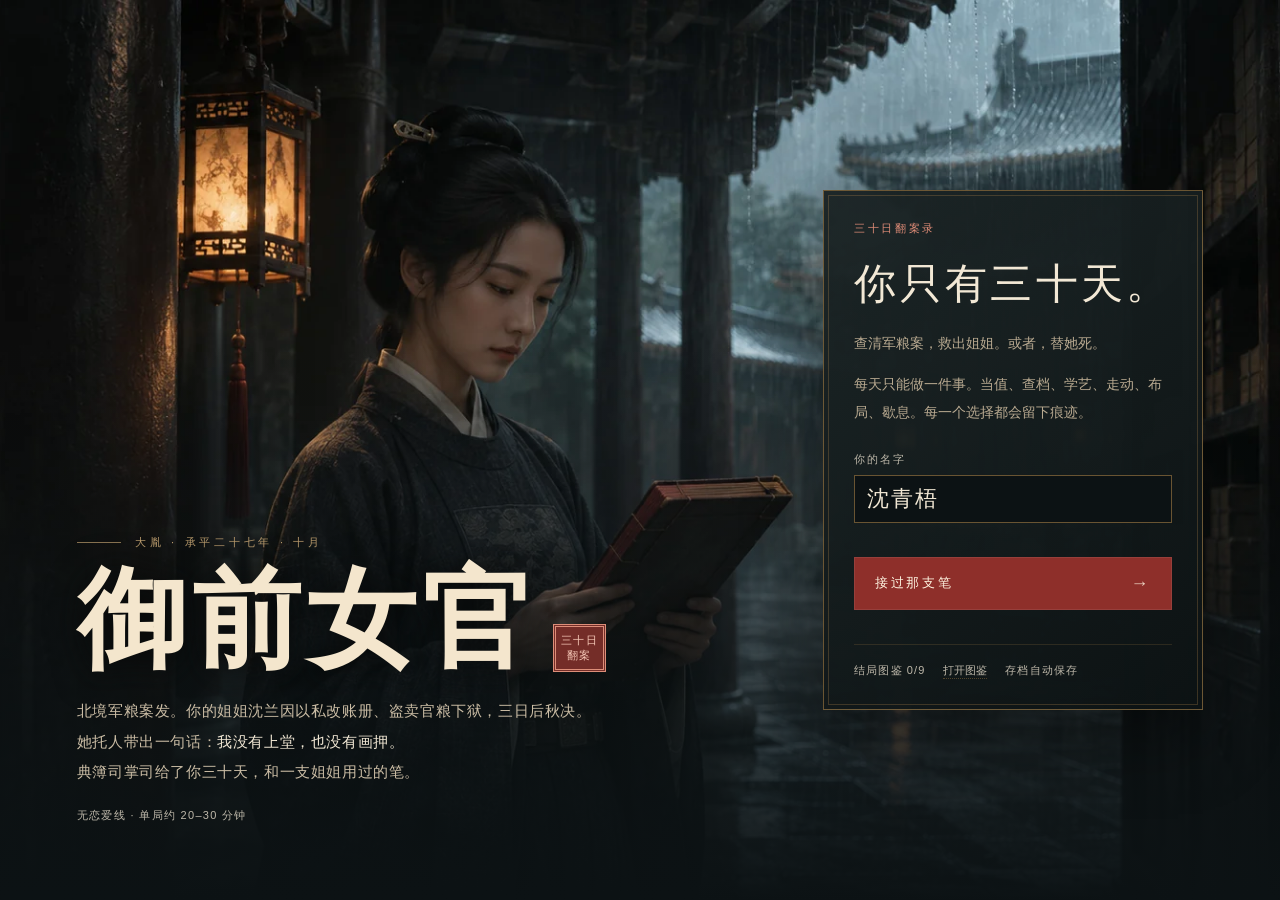
==== 御前女官.html @ f4feef64 "Publish The Thirty-Day Court Archive game" ====
<!DOCTYPE html>
<html lang="zh-CN">
<head>
  <meta charset="UTF-8">
  <meta name="viewport" content="width=device-width, initial-scale=1.0, viewport-fit=cover">
  <meta name="theme-color" content="#101719">
  <title>御前女官 · 三十日翻案录</title>
  <meta name="description" content="一个关于档案、权力与姐妹的古代文字游戏。三十日内，为姐姐翻案。">
  <link rel="icon" href="data:image/svg+xml,%3Csvg xmlns='http://www.w3.org/2000/svg' viewBox='0 0 64 64'%3E%3Crect width='64' height='64' fill='%2315110d'/%3E%3Crect x='8' y='8' width='48' height='48' fill='none' stroke='%23b64a3d' stroke-width='2'/%3E%3Ctext x='32' y='44' font-size='32' text-anchor='middle' fill='%23b64a3d'%3E%E5%A5%B3%3C/text%3E%3C/svg%3E">
  <style>
/* =========================================================
   御前女官 · 三十日翻案录
   视觉：雨夜、案纸、朱砂、旧铜
   ========================================================= */

:root {
  --ink: #101719;
  --archive-scene: url("[data-uri]");
  --ink-2: #172123;
  --ink-3: #213033;
  --paper: #f2e8d5;
  --paper-2: #e8dbc2;
  --paper-3: #dccbae;
  --gold: #b89a6c;
  --gold-soft: #dec49d;
  --gold-dim: #7c5f36;
  --red: #8e2f2a;
  --red-bright: #df8c77;
  --jade: #6f8172;
  --text: #2c2218;
  --muted: #beb8aa;
  --muted-dark: #6e5b46;
  --line: rgba(183, 138, 75, 0.28);
  --line-strong: rgba(183, 138, 75, 0.55);
  --shadow: 0 24px 70px rgba(0, 0, 0, 0.42);
  --serif: "Songti SC", "STSong", "Noto Serif SC", "Source Han Serif SC", "SimSun", serif;
  --sans: "PingFang SC", "Hiragino Sans GB", "Microsoft YaHei", sans-serif;
}

* {
  box-sizing: border-box;
}

html {
  background: var(--ink);
  scroll-behavior: smooth;
}

body {
  margin: 0;
  min-height: 100vh;
  color: var(--paper);
  font-family: var(--serif);
  background: #101719;
  -webkit-font-smoothing: antialiased;
}

body::before {
  content: "";
  position: fixed;
  inset: 0;
  pointer-events: none;
  z-index: 0;
  opacity: 0.22;
  background-image:
    repeating-linear-gradient(0deg, rgba(255, 255, 255, 0.018) 0 1px, transparent 1px 4px),
    repeating-linear-gradient(90deg, rgba(0, 0, 0, 0.03) 0 1px, transparent 1px 7px);
  mix-blend-mode: soft-light;
}

button,
input {
  font: inherit;
}

button {
  color: inherit;
}

::selection {
  background: rgba(142, 47, 42, 0.7);
  color: #fff7e8;
}

/* ---------- 通用纸张 ---------- */

.paper {
  position: relative;
  color: var(--text);
  background:
    linear-gradient(135deg, rgba(255, 255, 255, 0.42), transparent 34%),
    repeating-linear-gradient(0deg, rgba(92, 70, 40, 0.035) 0 1px, transparent 1px 4px),
    linear-gradient(180deg, #eee4d1 0%, #e0d1b5 100%);
  border: 1px solid rgba(112, 82, 43, 0.4);
  box-shadow: var(--shadow);
}

.paper::after {
  content: "";
  position: absolute;
  inset: 5px;
  border: 1px solid rgba(112, 82, 43, 0.16);
  pointer-events: none;
}

.paper-inner {
  position: relative;
  z-index: 1;
}

/* ---------- 封面 ---------- */

.start {
  position: relative;
  z-index: 1;
  min-height: 100svh;
  display: grid;
  grid-template-columns: minmax(0, 1fr) minmax(320px, 380px);
  gap: clamp(36px, 7vw, 112px);
  align-items: center;
  padding: clamp(28px, 6vw, 100px) max(6vw, calc((100vw - 1340px) / 2));
  background:
    linear-gradient(0deg, #0c1214 0%, rgba(12, 18, 20, 0.66) 27%, transparent 62%),
    url("[data-uri]") center 34% / cover no-repeat;
}

.start-left {
  align-self: end;
  max-width: 600px;
  padding-top: clamp(180px, 39vh, 420px);
}

.kicker {
  display: flex;
  align-items: center;
  gap: 14px;
  color: var(--gold);
  font-family: var(--sans);
  font-size: 11px;
  letter-spacing: 0.34em;
}

.kicker::before {
  content: "";
  width: 44px;
  height: 1px;
  background: var(--gold);
  opacity: 0.7;
}

.title-wrap {
  display: flex;
  align-items: end;
  gap: 16px;
  margin: 14px 0 18px;
}

.start-title {
  margin: 0;
  color: #f4e6cd;
  font-size: clamp(64px, 8.5vw, 132px);
  font-weight: 800;
  line-height: 1.05;
  letter-spacing: 0.055em;
  text-shadow: 0 4px 34px #080909;
}

.title-seal {
  flex: none;
  margin-bottom: 6px;
  padding: 6px 5px;
  border: 3px double #dd8e79;
  color: #f6c8b7;
  font-size: 11px;
  line-height: 1.35;
  letter-spacing: 0.13em;
  text-align: center;
  background: #742d28;
}

.title-seal span {
  display: block;
}

.start-sub {
  margin: 0;
  max-width: 620px;
  color: #cbbda5;
  font-size: 15px;
  line-height: 2.05;
  letter-spacing: 0.04em;
}

.start-sub strong {
  color: var(--paper);
  font-weight: 500;
}

.start-foot {
  margin: 20px 0 0;
  color: var(--muted);
  font-family: var(--sans);
  font-size: 11px;
  letter-spacing: 0.12em;
}

.start-card {
  position: relative;
  padding: 30px;
  background: linear-gradient(145deg, rgba(27, 36, 37, 0.97), rgba(12, 18, 19, 0.96));
  border: 1px solid var(--line-strong);
  box-shadow: var(--shadow);
}

.start-card::after,
.side-panel::after {
  content: "";
  position: absolute;
  inset: 4px;
  border: 1px solid var(--line);
  pointer-events: none;
}

.start-card .btn-primary {
  width: 100%;
}

.start-card .card-kicker {
  color: var(--red-bright);
  font-family: var(--sans);
  font-size: 11px;
  letter-spacing: 0.24em;
  margin-bottom: 20px;
}

.start-card h2 {
  margin: 0 0 18px;
  font-size: clamp(28px, 3.4vw, 42px);
  font-weight: 500;
  letter-spacing: 0.08em;
}

.start-card p {
  margin: 0 0 14px;
  color: #b8a990;
  font-size: 14px;
  line-height: 1.95;
}

.name-field {
  display: block;
  margin: 26px 0 12px;
}

.name-field span {
  display: block;
  margin-bottom: 8px;
  color: var(--muted);
  font-family: var(--sans);
  font-size: 11px;
  letter-spacing: 0.18em;
}

.name-field input {
  width: 100%;
  padding: 10px 12px;
  color: var(--paper);
  background: #0c1214;
  border: 1px solid var(--line-strong);
  border-radius: 0;
  font-family: var(--serif);
  font-size: 22px;
  letter-spacing: 0.08em;
  outline: none;
}

.name-field input:focus {
  border-color: var(--red-bright);
}

.name-field input::placeholder {
  color: rgba(242, 232, 213, 0.25);
}

.btn-primary {
  display: inline-flex;
  align-items: center;
  justify-content: space-between;
  gap: 30px;
  min-width: 220px;
  margin-top: 22px;
  padding: 15px 20px;
  color: #fff5e2;
  background: var(--red);
  border: 1px solid rgba(255, 255, 255, 0.08);
  cursor: pointer;
  font-family: var(--sans);
  font-size: 13px;
  letter-spacing: 0.2em;
  transition: background 180ms ease, transform 180ms ease, box-shadow 180ms ease;
}

.btn-primary:hover {
  background: #a83a32;
  transform: translateY(-1px);
  box-shadow: 0 12px 30px rgba(142, 47, 42, 0.3);
}

.btn-primary:active {
  transform: translateY(0);
}

.btn-primary .arrow {
  font-family: var(--serif);
  font-size: 18px;
  opacity: 0.8;
}

.btn-ghost {
  display: inline-flex;
  align-items: center;
  gap: 10px;
  margin-top: 14px;
  padding: 10px 0;
  color: var(--gold-soft);
  background: transparent;
  border: 0;
  border-bottom: 1px solid transparent;
  cursor: pointer;
  font-family: var(--sans);
  font-size: 12px;
  letter-spacing: 0.12em;
  transition: color 160ms ease, border-color 160ms ease;
}

.btn-ghost:hover {
  color: var(--paper);
  border-bottom-color: var(--line-strong);
}

.start-meta {
  display: flex;
  flex-wrap: wrap;
  gap: 18px;
  margin-top: 34px;
  padding-top: 18px;
  border-top: 1px solid rgba(183, 138, 75, 0.18);
  color: var(--muted);
  font-family: var(--sans);
  font-size: 11px;
  letter-spacing: 0.1em;
}

.start-meta button {
  padding: 0;
  color: inherit;
  background: none;
  border: 0;
  border-bottom: 1px dotted rgba(183, 138, 75, 0.4);
  cursor: pointer;
}

.start-meta button:hover {
  color: var(--gold);
}

/* ---------- 游戏框架 ---------- */

body:has(.game-shell) {
  background:
    linear-gradient(180deg, rgba(12, 19, 21, 0.64), #101719 340px),
    var(--archive-scene) center top / 100% auto no-repeat,
    var(--ink);
}

.game-shell {
  position: relative;
  z-index: 1;
  max-width: 1240px;
  margin: 0 auto;
  padding: 22px 24px 80px;
}

.topbar {
  display: flex;
  align-items: flex-end;
  justify-content: space-between;
  gap: 20px;
  padding-bottom: 14px;
  border-bottom: 1px solid var(--line);
}

.brand {
  display: flex;
  align-items: baseline;
  gap: 14px;
}

.brand h1 {
  margin: 0;
  font-size: 22px;
  font-weight: 500;
  letter-spacing: 0.22em;
}

.brand span {
  color: var(--muted);
  font-family: var(--sans);
  font-size: 10px;
  letter-spacing: 0.18em;
}

.topmeta {
  display: flex;
  align-items: center;
  gap: 18px;
  color: var(--muted);
  font-family: var(--sans);
  font-size: 11px;
  letter-spacing: 0.08em;
  white-space: nowrap;
}

.topmeta b {
  color: var(--gold-soft);
  font-weight: 500;
}

.icon-btn {
  display: inline-grid;
  place-items: center;
  min-height: 36px;
  padding: 0 12px;
  color: var(--muted);
  background: transparent;
  border: 1px solid rgba(183, 138, 75, 0.25);
  cursor: pointer;
  transition: color 160ms ease, border-color 160ms ease;
}

.icon-btn:hover {
  color: var(--paper);
  border-color: var(--gold);
}

.case-summary {
  display: grid;
  grid-template-columns: minmax(0, 1.75fr) repeat(3, minmax(0, 1fr));
  margin: 18px 0;
  border: 1px solid var(--line);
  background: #141e20;
}

.deadline,
.case-metric {
  display: flex;
  align-items: baseline;
  flex-wrap: wrap;
  gap: 4px 9px;
  padding: 12px 16px;
  font-size: 13px;
  color: var(--muted);
}

.case-metric { border-left: 1px solid var(--line); }

.deadline b,
.case-metric b {
  color: var(--paper);
  font-size: 22px;
  font-weight: 600;
  font-variant-numeric: tabular-nums;
}

.deadline b,
.case-metric .danger { color: var(--red-bright); }
.case-metric small { font-size: 12px; color: var(--muted); }

.deadline-line {
  align-self: center;
  flex: 1 1 32px;
  height: 4px;
  background: #3e3d34;
}

.deadline-line i {
  display: block;
  height: 100%;
  background: var(--red-bright);
}

.game-grid {
  display: grid;
  grid-template-columns: minmax(0, 1fr) 344px;
  gap: 22px;
  align-items: start;
}

/* ---------- 叙事面板 ---------- */

.story-panel {
  padding: 28px 30px 24px;
  min-height: 250px;
}

.story-panel .panel-head {
  display: flex;
  align-items: baseline;
  justify-content: space-between;
  gap: 16px;
  padding-bottom: 13px;
  border-bottom: 1px solid rgba(112, 82, 43, 0.22);
}

.story-panel h2 {
  margin: 0;
  font-size: 13px;
  font-weight: 600;
  letter-spacing: 0.24em;
  color: var(--red);
}

.story-panel .date {
  color: var(--muted-dark);
  font-family: var(--sans);
  font-size: 10px;
  letter-spacing: 0.1em;
}

.day-flavor {
  margin: 20px 0 4px;
  color: #57452f;
  font-size: 16px;
  line-height: 2;
  letter-spacing: 0.03em;
}

.day-flavor::first-letter {
  font-size: 1.35em;
}

.log-scroll {
  max-height: clamp(132px, 24vh, 224px);
  overflow-y: auto;
  padding-right: 8px;
  margin-top: 14px;
  scrollbar-width: thin;
  scrollbar-color: rgba(112, 82, 43, 0.3) transparent;
}

.log-scroll::-webkit-scrollbar {
  width: 5px;
}

.log-scroll::-webkit-scrollbar-thumb {
  background: rgba(112, 82, 43, 0.3);
}

.log-entry {
  padding: 12px 0 12px 16px;
  border-top: 1px dashed rgba(112, 82, 43, 0.2);
  border-left: 2px solid transparent;
  color: #463725;
  font-size: 14px;
  line-height: 1.9;
}

.log-entry:first-child {
  border-top: 0;
}

.log-entry .log-day {
  display: block;
  margin-bottom: 4px;
  color: var(--muted-dark);
  font-family: var(--sans);
  font-size: 11px;
  letter-spacing: 0.14em;
}

.log-entry.clue {
  border-left-color: var(--gold);
  background: rgba(183, 138, 75, 0.1);
  color: #322619;
}

.log-entry.danger {
  border-left-color: var(--red);
  background: rgba(142, 47, 42, 0.07);
  color: #5a2c26;
}

.log-entry.rank {
  border-left-color: var(--jade);
  background: rgba(111, 129, 114, 0.1);
}

.log-entry em {
  color: var(--red);
  font-style: normal;
  font-weight: 600;
}

.log-entry strong {
  color: var(--text);
  font-weight: 600;
}

/* ---------- 行动区 ---------- */

.actions-head {
  display: flex;
  align-items: baseline;
  justify-content: space-between;
  gap: 10px;
  margin: 24px 0 10px;
}

.actions-head h2 {
  margin: 0;
  font-size: 18px;
  letter-spacing: 0.14em;
}

.actions-head span { color: var(--muted); font-size: 12px; }

.actions {
  display: grid;
  grid-template-columns: repeat(3, minmax(0, 1fr));
  gap: 10px;
}

.action-card {
  position: relative;
  overflow: hidden;
  min-height: 112px;
  padding: 15px 15px 13px;
  text-align: left;
  color: var(--paper);
  background:
    linear-gradient(145deg, rgba(255, 255, 255, 0.035), transparent 45%),
    #172123;
  border: 1px solid rgba(183, 138, 75, 0.25);
  cursor: pointer;
  transition: border-color 180ms ease, transform 180ms ease, background 180ms ease;
}

.action-card:hover:not(:disabled) {
  border-color: rgba(183, 138, 75, 0.7);
  transform: translateY(-2px);
  background: #253233;
}

.action-card:active:not(:disabled) {
  transform: translateY(0);
}

.action-card:disabled {
  opacity: 0.42;
  cursor: not-allowed;
}

.action-card strong {
  display: block;
  margin-bottom: 6px;
  font-size: 17px;
  font-weight: 500;
  letter-spacing: 0.12em;
  color: #f0e2c9;
}

.action-card small {
  display: block;
  color: var(--muted);
  font-family: var(--sans);
  font-size: 12px;
  line-height: 1.55;
}

.action-card em {
  display: grid;
  gap: 3px;
  margin-top: 8px;
  padding-top: 6px;
  border-top: 1px solid var(--line);
  color: #b9cbbc;
  font-family: var(--sans);
  font-size: 12px;
  font-style: normal;
  line-height: 1.45;
}

.action-card .cost { color: #e3b199; }
.action-card.locked strong { color: var(--muted); }

/* ---------- 侧栏 ---------- */

.side-panel {
  padding: 18px 20px;
  margin-bottom: 14px;
  --red: #df8c77;
  --muted-dark: #beb8aa;
  color: var(--paper);
  border-color: var(--line);
  background: linear-gradient(145deg, #1b2628, #131d1f);
}

.side-head {
  display: flex;
  align-items: baseline;
  justify-content: space-between;
  gap: 12px;
  padding-bottom: 10px;
  border-bottom: 1px solid rgba(112, 82, 43, 0.2);
}

.side-head h3 {
  margin: 0;
  color: var(--red);
  font-size: 11px;
  font-weight: 600;
  letter-spacing: 0.22em;
}

.side-head span {
  color: var(--muted-dark);
  font-family: var(--sans);
  font-size: 9px;
  letter-spacing: 0.08em;
}

.rank-line {
  display: flex;
  align-items: center;
  justify-content: space-between;
  gap: 12px;
  padding: 15px 0 12px;
}

.rank-line strong {
  font-size: 23px;
  font-weight: 500;
  letter-spacing: 0.12em;
}

.rank-line .silver {
  color: var(--muted-dark);
  font-family: var(--sans);
  font-size: 11px;
}

.rank-line .silver b {
  color: var(--red);
  font-weight: 600;
}

.rank-track {
  display: flex;
  gap: 4px;
  margin-bottom: 6px;
}

.rank-track span {
  flex: 1;
  height: 3px;
  background: rgba(112, 82, 43, 0.18);
}

.rank-track span.on {
  background: var(--gold);
}

.rank-caption {
  color: var(--muted-dark);
  font-family: var(--sans);
  font-size: 10px;
  letter-spacing: 0.06em;
}

.rank-req {
  margin-top: 5px;
  color: var(--muted);
  font-family: var(--sans);
  font-size: 10.5px;
  letter-spacing: 0.02em;
  line-height: 1.6;
  opacity: 0.95;
}

.stats-list {
  margin-top: 14px;
}

.stat-row {
  display: grid;
  grid-template-columns: minmax(0, 1fr) auto;
  align-items: baseline;
  gap: 4px 12px;
  margin: 9px 0;
}

.stat-row .label {
  color: #d8cdb8;
  font-size: 12px;
  letter-spacing: 0.08em;
}

.stat-row .value {
  color: var(--paper);
  font: 600 14px/1.2 var(--sans);
  font-variant-numeric: tabular-nums;
}

.stat-row small {
  margin-left: 5px;
  color: var(--muted);
  font: 10px var(--sans);
}

.stat-row.warn .label small { color: var(--red); }

.bar {
  position: relative;
  grid-column: 1 / -1;
  height: 5px;
  background: #3a4545;
}

.bar-threshold {
  position: absolute;
  top: -2px;
  bottom: -2px;
  width: 1px;
  background: #e8d8b9;
}

.bar i {
  display: block;
  height: 100%;
  background: linear-gradient(90deg, #8e6a39, var(--gold));
  transition: width 320ms ease;
}

.bar.blue i {
  background: linear-gradient(90deg, #4f6d75, #7d9aa0);
}

.bar.red i {
  background: linear-gradient(90deg, #7e2a24, var(--red-bright));
}

.bar.green i {
  background: linear-gradient(90deg, #506b56, #86a08a);
}

.stat-row.warn .value {
  color: var(--red);
}

/* 卷宗 */

.dossier-count {
  color: var(--red);
  font-family: var(--sans);
  font-size: 10px;
  letter-spacing: 0.1em;
}

.clue-list {
  margin-top: 10px;
}

.clue-item {
  display: grid;
  grid-template-columns: 20px minmax(0, 1fr);
  gap: 8px;
  padding: 9px 0;
  border-top: 1px solid var(--line);
}

.clue-item:first-child {
  border-top: 0;
}

.clue-item .mark {
  color: #a9977b;
  font-family: var(--sans);
  font-size: 10px;
  line-height: 1.6;
}

.clue-item.known .mark {
  color: var(--red);
}

.clue-item .clue-title {
  display: block;
  color: var(--muted);
  font-size: 12px;
  line-height: 1.55;
}

.clue-item.known .clue-title {
  color: var(--paper);
  font-weight: 600;
}

.clue-item .clue-sub {
  display: block;
  margin-top: 2px;
  color: var(--muted);
  font-family: var(--sans);
  font-size: 9px;
  line-height: 1.5;
}

.clue-item.known {
  width: 100%;
  border: 0;
  border-top: 1px solid var(--line);
  color: inherit;
  background: transparent;
  text-align: left;
  cursor: pointer;
}

.clue-item.known:hover { background: rgba(183, 138, 75, 0.1); }

.evidence-track {
  display: grid;
  grid-template-columns: repeat(6, 1fr);
  gap: 5px;
  margin-top: 13px;
}

.evidence-track i { height: 5px; background: #3a4545; }
.evidence-track .on { background: var(--gold-soft); }
.evidence-track i:nth-child(5) { outline: 1px solid var(--gold); }
.evidence-goal { margin-top: 8px; color: var(--muted); font: 11px var(--sans); }

.clue-item.known:hover .clue-title {
  color: var(--red);
}

/* 关系 */

.relation-row {
  display: grid;
  grid-template-columns: minmax(80px, 1fr) auto 34px;
  align-items: center;
  gap: 8px;
  padding: 8px 0;
  border-top: 1px dashed rgba(112, 82, 43, 0.16);
}

.relation-row:first-child {
  border-top: 0;
}

.relation-row .name {
  color: var(--paper);
  font-size: 12px;
}

.relation-row .role {
  color: var(--muted);
  font-family: var(--sans);
  font-size: 8px;
}

.relation-row .level {
  color: var(--muted-dark);
  font-family: var(--sans);
  font-size: 9px;
  text-align: right;
}

.relation-pips {
  display: flex;
  gap: 3px;
}

.relation-pips i {
  width: 9px;
  height: 9px;
  border: 1px solid rgba(112, 82, 43, 0.3);
  transform: rotate(45deg);
}

.relation-pips i.on {
  background: var(--red);
  border-color: var(--red);
}

.tip-box {
  margin-top: 10px;
  padding: 10px 12px;
  color: #e1ceb0;
  background: rgba(183, 138, 75, 0.1);
  border-left: 2px solid var(--gold);
  font-family: var(--sans);
  font-size: 10px;
  line-height: 1.7;
}

/* ---------- 弹窗 ---------- */

.modal-root {
  position: fixed;
  inset: 0;
  z-index: 100;
  display: none;
  place-items: center;
  padding: 22px;
  background: rgba(8, 13, 15, 0.8);
  backdrop-filter: blur(5px);
}

.modal-root.open {
  display: grid;
  animation: fadeIn 180ms ease both;
}

.modal-card {
  position: relative;
  width: min(640px, 100%);
  max-height: 88dvh;
  overflow-y: auto;
  padding: 34px 36px 30px;
  color: var(--text);
  background:
    linear-gradient(135deg, rgba(255, 255, 255, 0.45), transparent 34%),
    repeating-linear-gradient(0deg, rgba(92, 70, 40, 0.035) 0 1px, transparent 1px 4px),
    linear-gradient(180deg, #eee4d1 0%, #ecdfc6 100%);
  border: 1px solid rgba(112, 82, 43, 0.5);
  box-shadow: 0 34px 100px rgba(0, 0, 0, 0.6);
  animation: riseIn 220ms ease both;
  scrollbar-width: thin;
}

.modal-card::before {
  content: "";
  position: absolute;
  inset: 6px;
  border: 1px solid rgba(112, 82, 43, 0.18);
  pointer-events: none;
}

.modal-card .modal-kicker {
  position: relative;
  z-index: 1;
  color: var(--red);
  font-family: var(--sans);
  font-size: 9px;
  letter-spacing: 0.24em;
}

.modal-card h2 {
  position: relative;
  z-index: 1;
  margin: 12px 0 18px;
  color: #241a11;
  font-size: clamp(24px, 3.6vw, 34px);
  font-weight: 500;
  letter-spacing: 0.1em;
  line-height: 1.35;
}

.modal-card p {
  position: relative;
  z-index: 1;
  margin: 0 0 12px;
  color: #4d3b27;
  font-size: 14px;
  line-height: 1.95;
  letter-spacing: 0.02em;
}

.modal-card p.quote {
  padding-left: 14px;
  border-left: 2px solid var(--red);
  color: #6a3a31;
  font-style: italic;
}

.modal-choices {
  position: relative;
  z-index: 1;
  display: grid;
  gap: 8px;
  margin-top: 24px;
}

.choice-btn {
  display: flex;
  align-items: center;
  justify-content: space-between;
  gap: 18px;
  width: 100%;
  padding: 13px 15px;
  color: #3b2b1b;
  text-align: left;
  background: rgba(255, 255, 255, 0.18);
  border: 1px solid rgba(112, 82, 43, 0.28);
  cursor: pointer;
  font-size: 13px;
  line-height: 1.5;
  transition: background 160ms ease, border-color 160ms ease, transform 160ms ease;
}

.choice-btn:hover {
  background: rgba(183, 138, 75, 0.16);
  border-color: var(--red);
  transform: translateX(3px);
}

.choice-btn .choice-arrow {
  color: var(--red);
  font-family: var(--serif);
  font-size: 16px;
  opacity: 0.7;
}

.choice-btn small {
  display: block;
  margin-top: 3px;
  color: #69543b;
  font-family: var(--sans);
  font-size: 12px;
  line-height: 1.5;
}

.choice-btn.disabled,
.choice-btn:disabled {
  opacity: 0.7;
  cursor: not-allowed;
  transform: none;
}

.modal-note {
  position: relative;
  z-index: 1;
  margin-top: 18px;
  padding-top: 12px;
  border-top: 1px solid rgba(112, 82, 43, 0.2);
  color: #69543b;
  font-family: var(--sans);
  font-size: 12px;
  line-height: 1.7;
}

/* ---------- 结局 ---------- */

.ending-screen {
  position: relative;
  z-index: 1;
  min-height: 100vh;
  display: grid;
  place-items: center;
  padding: 54px 22px;
  background:
    linear-gradient(180deg, rgba(8, 14, 16, 0.67), rgba(8, 14, 16, 0.48) 45%, #101719),
    var(--archive-scene) center top / cover no-repeat;
}

.ending-wrap {
  width: min(780px, 100%);
  text-align: center;
}

.ending-kicker {
  color: var(--gold);
  font-family: var(--sans);
  font-size: 10px;
  letter-spacing: 0.36em;
}

.ending-title {
  margin: 16px 0 6px;
  color: #f2e5ce;
  font-size: clamp(46px, 8vw, 86px);
  font-weight: 400;
  letter-spacing: 0.14em;
  line-height: 1.2;
}

.ending-sub {
  color: var(--red-bright);
  font-size: 15px;
  letter-spacing: 0.18em;
}

.ending-rule {
  width: 1px;
  height: 22px;
  margin: 18px auto;
  background: linear-gradient(180deg, transparent, var(--gold), transparent);
}

.ending-body {
  max-width: 640px;
  margin: 0 auto;
  padding: 28px 32px;
  text-align: left;
}

.ending-body p {
  margin: 0 0 14px;
  color: #4a3926;
  font-size: 14px;
  line-height: 2.1;
}

.ending-body p:last-child {
  margin-bottom: 0;
}

.ending-body .last-line {
  margin-top: 18px;
  padding-top: 14px;
  border-top: 1px dashed rgba(112, 82, 43, 0.28);
  color: var(--red);
  font-style: italic;
}

.ending-stats {
  display: flex;
  flex-wrap: wrap;
  justify-content: center;
  gap: 10px 22px;
  margin: 24px 0 4px;
  color: var(--muted);
  font-family: var(--sans);
  font-size: 10px;
  letter-spacing: 0.08em;
}

.ending-stats b {
  color: var(--gold-soft);
  font-weight: 500;
}

.ending-actions {
  display: flex;
  flex-wrap: wrap;
  justify-content: center;
  gap: 12px;
  margin-top: 28px;
}

.ending-actions .btn-primary {
  margin-top: 0;
}

.ending-actions .btn-ghost {
  margin-top: 0;
  padding: 12px 18px;
  border: 1px solid rgba(183, 138, 75, 0.28);
}

.ending-collection {
  margin-top: 18px;
  color: var(--muted-dark);
  font-family: var(--sans);
  font-size: 10px;
  letter-spacing: 0.08em;
}

/* ---------- 图鉴 ---------- */

.gallery-grid {
  display: grid;
  grid-template-columns: 1fr 1fr;
  gap: 8px;
  margin-top: 16px;
}

.gallery-item {
  padding: 10px 12px;
  border: 1px solid rgba(112, 82, 43, 0.24);
  background: rgba(255, 255, 255, 0.12);
}

.gallery-item .g-title {
  color: #3e2e1d;
  font-size: 13px;
  letter-spacing: 0.06em;
}

.gallery-item .g-sub {
  margin-top: 3px;
  color: #927d61;
  font-family: var(--sans);
  font-size: 8px;
  line-height: 1.5;
}

.gallery-item.locked {
  opacity: 0.42;
}

.gallery-item.locked .g-title {
  color: #6e5b46;
}

/* ---------- 提示 ---------- */

.toast {
  position: fixed;
  left: 50%;
  bottom: 26px;
  z-index: 200;
  max-width: min(90vw, 460px);
  padding: 10px 16px;
  color: #f5e8d1;
  background: rgba(30, 23, 17, 0.96);
  border: 1px solid rgba(183, 138, 75, 0.4);
  box-shadow: 0 10px 30px rgba(0, 0, 0, 0.4);
  font-family: var(--sans);
  font-size: 11px;
  line-height: 1.6;
  letter-spacing: 0.04em;
  opacity: 0;
  transform: translate(-50%, 10px);
  pointer-events: none;
  transition: opacity 180ms ease, transform 180ms ease;
}

.toast.show {
  opacity: 1;
  transform: translate(-50%, 0);
}

/* ---------- 动画 ---------- */

@keyframes fadeIn {
  from { opacity: 0; }
  to { opacity: 1; }
}

@keyframes riseIn {
  from { opacity: 0; transform: translateY(14px) scale(0.99); }
  to { opacity: 1; transform: translateY(0) scale(1); }
}

@keyframes softPulse {
  0%, 100% { opacity: 0.55; }
  50% { opacity: 1; }
}

/* ---------- 响应式 ---------- */

button:focus-visible,
.log-scroll:focus-visible {
  outline: 2px solid #b17a47;
  outline-offset: 3px;
}

@media (max-width: 980px) {
  .start {
    gap: 26px;
    padding-inline: 24px;
  }

  .game-grid { grid-template-columns: 1fr; }
  .side-panel { margin-bottom: 0; }

  .game-grid .side-col {
    display: grid;
    grid-template-columns: 1fr 1fr;
    gap: 12px;
    align-items: start;
  }
}

@media (max-width: 760px) {
  .start {
    grid-template-columns: minmax(0, 1fr);
    align-content: start;
    gap: 24px;
    padding: 24px 20px 38px;
    background:
      linear-gradient(180deg, transparent 110px, rgba(16, 23, 25, 0.22) 230px, #101719 480px),
      url("[data-uri]") 40% top / auto 540px no-repeat,
      #101719;
  }

  .start-left { padding-top: clamp(154px, 46vw, 280px); }
  .title-wrap { margin: 10px 0 14px; }
  .start-title { font-size: clamp(43px, 14vw, 78px); }
  .title-seal { margin-bottom: 2px; }
  .start-sub { font-size: 14px; line-height: 1.65; }
  .start-foot { margin-top: 12px; }
  .start-card { padding: 24px; }
  .start-card h2 { margin-bottom: 12px; }
  .start-card .card-kicker { margin-bottom: 12px; }
  .start-card p { margin-bottom: 10px; line-height: 1.7; }
  .start-card .btn-primary { margin-top: 12px; }
  .name-field { margin-top: 16px; }
}

@media (max-width: 680px) {
  .case-summary { grid-template-columns: repeat(3, minmax(0, 1fr)); }
  .deadline { grid-column: 1 / -1; border-bottom: 1px solid var(--line); }
  .case-metric:nth-child(2) { border-left: 0; }
  .deadline, .case-metric { padding: 8px 10px; }
  .case-metric b { font-size: 19px; }

  .game-shell {
    padding: 16px 14px 64px;
  }

  .topbar {
    align-items: center;
    flex-wrap: wrap;
    gap: 10px;
  }

  .brand h1 { font-size: 19px; letter-spacing: 0.1em; }
  .brand span { display: none; }

  .topmeta {
    flex-wrap: wrap;
    gap: 10px 14px;
  }

  .story-panel {
    min-height: 0;
    padding: 18px 16px;
  }

  .log-scroll { max-height: 126px; }

  .actions {
    grid-template-columns: 1fr 1fr;
  }

  .action-card {
    min-height: 104px;
    padding: 13px;
  }

  .action-card strong {
    font-size: 15px;
  }

  .game-grid .side-col {
    grid-template-columns: 1fr;
  }

  .modal-card {
    padding: 26px 20px 22px;
  }

  .modal-card h2 {
    font-size: 23px;
  }

  .ending-body {
    padding: 22px 20px;
  }

  .gallery-grid {
    grid-template-columns: 1fr;
  }

}

@media (prefers-reduced-motion: reduce) {
  *,
  *::before,
  *::after {
    animation-duration: 0.01ms !important;
    transition-duration: 0.01ms !important;
    scroll-behavior: auto !important;
  }
}

</style>
</head>
<body>
  <div id="app"></div>
  <div id="modal-root" class="modal-root" aria-live="polite"></div>
  <div id="toast" class="toast" role="status"></div>
  <script>
/* =========================================================
   御前女官 · 三十日翻案录
   单页文字游戏 / 原生 JS / 无依赖
   ========================================================= */

'use strict';

(() => {
  const MAX_DAY = 30;
  const SAVE_KEY = 'yuqian_nv_guan_save_v1';
  const GALLERY_KEY = 'yuqian_nv_guan_endings_v1';

  const RANKS = [
    { name: '抄录女史', salary: 5, note: '典簿司最末一等，抄书、校字、守值房。' },
    { name: '掌籍女史', salary: 8, note: '掌一库文书，能调旧档，也能带两个书吏。' },
    { name: '典簿司掌事', salary: 12, note: '掌司之下，典簿司的文书都要过你的手。' },
    { name: '御前女官', salary: 20, note: '御前奏对，掌一司印信。' }
  ];

  const CLUES = {
    script: {
      label: '罪籍画押',
      title: '断笔',
      sub: '罪籍上的画押，少了一笔',
      text: '罪籍末尾的“因”字，最后一笔是断的。姐姐写这个字从来连笔。她说断笔像刀口，不吉利。这不是她画的押。',
      source: '查档·罪籍（才学 30）'
    },
    time: {
      label: '提审时辰',
      title: '她不在堂上',
      sub: '提审簿与狱门簿对不上',
      text: '提审簿记：亥时三刻，沈兰因上堂画押。狱门簿记：同一时刻，沈氏未出狱门。她根本没有上过堂。',
      source: '查档·提审簿（人望 25，或老周关系 2）'
    },
    ledger: {
      label: '军粮损耗',
      title: '新墨',
      sub: '三千石损耗，墨色比正文新',
      text: '军粮册上“损耗三千石”一行，墨色浮在纸面，比正文新。户部回执却写“足额运抵”。这本账，是后来改的。',
      source: '查档·军粮册（才学 45）'
    },
    silver: {
      label: '汇通号',
      title: '同一笔钱',
      sub: '修河银与军粮款同一天入账',
      text: '汇通号的票根上，修河银八千两与军粮款在同一天入账，经手人写的是“曹府管事”。曹弼管着户部粮仓。',
      source: '查档·汇通号（手段 30，或陆知微关系 3）'
    },
    letter: {
      label: '旧档夹页',
      title: '姐姐的半页纸',
      sub: '《河工志》夹层里的字',
      text: '《河工志》夹层里藏着半页纸，是姐姐的字：“粮未失，粮在曹家仓。郑铨分三成。若我有事，找顾司籍。”',
      source: '查档·旧档库（信任 50，或顾清和关系 4）'
    },
    witness: {
      label: '通州车马',
      title: '换粮的人',
      sub: '车夫看见粮袋在码头被换',
      text: '通州车夫说，粮袋在码头被换过。新袋底下印着“曹”字仓号。他不敢画押，只肯口述。',
      source: '查档·通州车马簿（人望 40，或裴小满关系 3）'
    }
  };

  const CLUE_IDS = ['script', 'time', 'ledger', 'silver', 'letter', 'witness'];

  const ARCHIVES = [
    {
      id: 'script',
      name: '罪籍',
      desc: '姐姐的画押，就在最后一页。',
      reqText: '才学 30',
      req: (s) => s.stats.talent >= 30,
      fatigue: 10,
      risk: 2
    },
    {
      id: 'time',
      name: '提审簿',
      desc: '上堂的时辰，与狱门簿对一对。',
      reqText: '人望 25 / 老周 2',
      req: (s) => s.stats.popularity >= 25 || s.relations.zhou >= 2,
      fatigue: 10,
      risk: 4
    },
    {
      id: 'ledger',
      name: '军粮册',
      desc: '三千石损耗，墨色不太对。',
      reqText: '才学 45',
      req: (s) => s.stats.talent >= 45,
      fatigue: 14,
      risk: 5
    },
    {
      id: 'silver',
      name: '汇通号票根',
      desc: '钱从哪里来，又到哪里去。',
      reqText: '手段 30 / 陆知微 3',
      req: (s) => s.stats.scheme >= 30 || s.relations.lu >= 3,
      fatigue: 12,
      risk: 7
    },
    {
      id: 'letter',
      name: '旧档库',
      desc: '姐姐藏东西的地方。',
      reqText: '信任 50 / 顾清和 4',
      req: (s) => s.stats.trust >= 50 || s.relations.gu >= 4,
      fatigue: 14,
      risk: 8
    },
    {
      id: 'witness',
      name: '通州车马簿',
      desc: '那批粮，在码头换过袋子。',
      reqText: '人望 40 / 裴小满 3',
      req: (s) => s.stats.popularity >= 40 || s.relations.pei >= 3,
      fatigue: 12,
      risk: 6
    }
  ];

  const SOCIALS = {
    gu: {
      name: '顾清和',
      role: '典簿司掌司',
      desc: '你的上官。她曾保过姐姐，也亲手签了姐姐的贬书。',
      effect: '信任 +4 · 人望 +1',
      lines: [
        '顾清和没有抬头，只把一盏冷茶推到你面前。“你姐姐当年，也坐这个位置。”',
        '你在值房外等到亥时。顾清和出来时，只说了一句：“别查得太快。”',
        '顾清和翻着你誊的折子，忽然问：“你觉得，军粮是谁动的？”她没有等你答。'
      ]
    },
    pei: {
      name: '裴小满',
      role: '典簿司书吏',
      desc: '十九岁，话多，父亲在通州仓做过吏。她怕事，但不坏。',
      effect: '人望 +5 · 心情 +2',
      lines: [
        '裴小满把半块桂花糕塞给你，小声说：“我爹以前在通州仓。他说，粮袋换过，就不干净了。”',
        '裴小满替你挡了掌籍女史的一顿骂，转头冲你笑：“你欠我一顿酒。”',
        '你和裴小满蹲在廊下分一碗热汤。她说她想攒钱赎身，出去开个书铺。'
      ]
    },
    lu: {
      name: '陆知微',
      role: '刑部主事',
      desc: '二十六岁，谨慎，和曹弼有旧怨。他帮你，但不会替你出头。',
      effect: '手段 +4 · 才学 +1',
      lines: [
        '陆知微在宫门外递给你一张纸条：“汇通号，八月十七，曹。”他说完就走。',
        '陆知微教你认票号的暗记：“看角上的朱点。三颗，是官银；一颗，是私账。”',
        '陆知微听完你的推断，沉默很久：“你姐姐比你稳。可惜稳的人，先死。”'
      ]
    },
    zhou: {
      name: '老周',
      role: '刑部狱卒',
      desc: '五十岁，受过姐姐一碗药。他不敢作证，但肯递话。',
      effect: '人望 +2 · 心情 +1',
      lines: [
        '老周把一壶浊酒推给你：“你姐姐在里头，没喊过冤。她只让我告诉你，查粮。”',
        '老周说，姐姐那夜被提审，可狱门没开。“我守的门。我认得她的脚步声。”',
        '老周把一小块炭塞给你：“她画的押，是别人按着她的手画的。我看见了。”'
      ]
    }
  };

  const WORK_LINES = [
    [
      '你在西廊抄了一日《河工志》副本。墨冻得发涩，指尖裂了口子。',
      '你替掌籍女史校了三卷粮册，把错漏一一贴在签上。值房里只剩你一盏灯。',
      '你守了一夜值房。更鼓敲过三遍，档案库的方向一直有脚步声。',
      '你把旧档按年月重新排了一遍。灰尘呛得你咳嗽，但有几卷账册的位置不对。',
      '你替顾清和誊清一份奏稿。写到“军粮”二字时，她停笔看了你一眼。'
    ],
    [
      '你掌了一库文书，底下两个书吏等你分派。你第一次觉得，权力是有重量的。',
      '你校完一册军粮回执，发现户部的印章比正文晚了三天。你记在心里。',
      '你带人清点档案库，故意把最里面那排柜子留到最后。',
      '你替顾清和挡了一桩麻烦：刑部来调卷，你让他们按规矩等了三日。',
      '你在掌籍册上写下自己的名字。笔尖顿了一下，还是落下去了。'
    ],
    [
      '你主持了一日的誊录。四个书吏站在你面前，等你分派。你忽然想起姐姐当年也是这样。',
      '你把军粮案的卷宗单独锁进一间库房，钥匙挂在腰间，走一步响一声。',
      '你在掌司值房坐了一日。来递话的人很多，没有一个人提姐姐的名字。',
      '你签了一份驳回刑部调卷的呈文。签完手在抖，但字很稳。',
      '你第一次以掌事身份进御前奏对。隔着屏风，你听见有人念出“沈兰因”三个字。'
    ]
  ];

  const STUDY_LINES = [
    '你借来《大胤律·职官》与《刑案则例》，就着一盏小灯读到亥时。',
    '你练了一夜小楷，临的是姐姐留下的旧帖。写到“因”字时，笔尖停了很久。',
    '你去司经局蹭了一堂讲律。老学士说：“案卷会骗人，墨不会。”',
    '你把军粮转运的旧例抄了一遍，才发现“损耗”二字，从来不是一个人能定的。',
    '你对着灯看水印。看得久了，纸上的纤维像一张网。'
  ];

  const REST_LINES = [
    '你难得歇了一日。值房外的银杏落了一地，没人来叫你。',
    '你睡到日上三竿，梦里全是翻纸的声音。醒来时，枕边有一小块桂花糕。',
    '你坐在廊下晒了一会儿太阳。宫里的人走来走去，没人多看你一眼。',
    '你烧了一壶热水，把冻裂的手泡了很久。今天不想案子。',
    '你早早吹了灯。黑暗里，你听见档案库的门响了一下，又归于安静。'
  ];

  const DAY_DATES = [
    '十月初七', '十月初八', '十月初九', '十月初十', '十月十一',
    '十月十二', '十月十三', '十月十四', '十月十五', '十月十六',
    '十月十七', '十月十八', '十月十九', '十月二十', '十月廿一',
    '十月廿二', '十月廿三', '十月廿四', '十月廿五', '十月廿六',
    '十月廿七', '十月廿八', '十月廿九', '十月三十', '十一月初一',
    '十一月初二', '十一月初三', '十一月初四', '十一月初五', '十一月初六'
  ];

  const DAY_FLAVOR = [
    '霜降第三天，宫墙下的银杏开始黄了。你第一次走进御前典簿司，鞋底沾着露水。',
    '值房的窗纸破了一角。风从那里进来，吹得案上的罪籍自己翻了一页。',
    '天阴。档案库里有霉味，混着旧墨和冷灰的气息。',
    '宫里传膳的钟敲过两遍。你才想起自己一日没吃东西。',
    '下了一场小雨。宫道上的砖洗得发亮，像刚磨过的墨。',
    '顾清和一日没有出值房。门口送进去的茶，原样端了出来。',
    '裴小满偷偷告诉你：刑部今日又提了一个仓吏，没审就放了。',
    '风大。档案库的窗子关不严，纸页响了一夜。',
    '你在宫门外看见一辆青布马车。车帘上绣着一个“曹”字。',
    '第九日。还有二十一天。你开始记得住值房里每一块砖的裂纹。',
    '掌籍女史把一摞旧档推给你，说：“这些没用了，烧了吧。”你没烧。',
    '今日是宫里发冬衣的日子。你领到一件半旧的棉袍，袖口磨得发白。',
    '陆知微托人带话：曹弼最近常去汇通号，每次都不走正门。',
    '老周说，姐姐在狱里病了。不重，但一直咳。',
    '你梦见姐姐站在档案库最深的那排柜子前，回头对你说：别查我，查粮。',
    '冬至将近。宫里开始挂红。那些红，和你没有关系。',
    '顾清和忽然问你：“如果翻案要拿一个人去换，你换不换？”',
    '裴小满生日。她偷偷在值房煮了一碗面，分了你半碗。',
    '刑部来调卷。带头的官员看了你一眼，像在看一个死人。',
    '你在旧档里翻到姐姐的字。只有一行：“青梧还小，别让她进宫。”',
    '第二十一日。你的名字终于被人叫对了：沈掌事。',
    '曹弼的轿子今日从典簿司门前过。帘子掀了一角。',
    '档案库漏雨。你带人搬了一夜卷宗，最里面那箱《河工志》却不见了。',
    '你去狱里看姐姐。隔着栅栏，她只说了一句：“别变成他们。”',
    '第二十五日。宫里开始传秋决的名单。',
    '你在值房坐到天亮。案上摆着六份卷宗，像六块石头。',
    '顾清和把她的印信放在你面前，说：“想清楚了。”',
    '裴小满替你打听好了：三司会审在明日午后，郑铨会到场。',
    '第二十九日。你把该烧的都烧了，该留的都留了。',
    '十一月初六。天还没亮，宫门外已经有人在扫雪。'
  ];

  const ENDINGS = {
    clear_leave: {
      kicker: '上上签',
      title: '翻案 · 离宫',
      sub: '你救了她，也放过了自己。',
      body: [
        '三司会审那日，你把六份卷宗一件一件摆上公案。断笔的画押，对不上的时辰，新墨的损耗，汇通号的票根，车夫的口供，还有姐姐藏在《河工志》里的半页纸。',
        '曹弼先是否认，后来开始推诿。郑铨坐在上首，一直没有说话。直到你把那半页纸念出来，他才抬眼看你。那一眼很长，像在记住你的脸。',
        '案子翻了。姐姐从狱里出来时，瘦得只剩一把骨头。她没有哭，只抬手把你鬓边的碎发别到耳后。',
        '御前女官的位置空了出来。顾清和问你愿不愿意接。你看着案上那方印，想起姐姐说的“别变成他们”。',
        '你辞了官，带姐姐离开京城。你们在城南开了一间小书塾，教女孩识字、抄书、打算盘。有人问你从前做什么，你只说：抄过几年档案。'
      ],
      last: '那支御笔，你留在了典簿司的案上。笔很轻，轻得像从来没有握过。'
    },
    clear_stay: {
      kicker: '上签',
      title: '掌印',
      sub: '你赢了，也成了规矩的一部分。',
      body: [
        '三司会审那日，你把证据一件一件摆上公案。曹弼被当场拿下，郑铨被勒令闭门待勘。姐姐从狱里出来时，天已经黑了。',
        '你没有跟她走。御前女官的位置空着，顾清和把印信推到你面前，说：“你比我有用。”',
        '你接了印。第一件事，是把军粮账册的旧例重抄一遍，所有损耗都要有第二个人画押。第二件事，是把姐姐的名字从罪籍上划掉。',
        '后来你升了掌印。典簿司的文书都要过你的手，连郑铨见你也要先递帖子。你成了这宫里少数能说“不”的人。',
        '姐姐离开京城那天，你没有去送。她托人带来一封信，只有一行字：青梧，别变成他们。',
        '你把信锁进最深的柜子。每年冬至，你会打开一次，看完再锁上。'
      ],
      last: '你保住了她，也保住了自己。只是有时候，你分不清这两件事是不是同一件。'
    },
    deal: {
      kicker: '下签',
      title: '投靠',
      sub: '你保住了她的命，也保住了自己的位置。',
      body: [
        '你在会审前一夜去了郑铨的府邸。门房没有问你名字，直接把你领进书房。',
        '郑铨听完你的条件，笑了一下：“沈女史，你比你姐姐聪明。”',
        '第二日，三司会审如期举行。你只呈上了两份无关紧要的旧档。曹弼被罚俸，姐姐改判流放三千里。',
        '你升了掌籍，后来又升了掌事。郑铨没有亏待你。宫里的人都说，沈家二姑娘是个识时务的。',
        '姐姐离京那日，你去送了。她戴着枷，看了你很久，最后只说：“回去吧。”',
        '你站在城门口，直到囚车看不见。风很大，你把领口拢紧，转身回了宫。'
      ],
      last: '你保住了她的命。只是每年冬至，你都会梦见那半页纸，在火里烧不干净。'
    },
    seal: {
      kicker: '下下签',
      title: '封存',
      sub: '钥匙在你手里，你从来没有再打开。',
      body: [
        '会审前一夜，你把六份卷宗搬到值房，一份一份投进火盆。',
        '纸烧得很慢。你看见姐姐的字在火里卷起来，像一只不肯飞走的鸟。',
        '第二日，三司会审维持原判。姐姐没有等到冬至。',
        '你升了掌籍。顾清和没有问你为什么，只把你的名字写进册子，笔尖顿了很久。',
        '后来你管了档案库。姐姐的卷宗被锁进最里面那排柜子，编号“承平二十七年·军粮案·沈氏”。',
        '钥匙一直挂在你腰间。你每天带着它走过长廊，听见它响，却从来没有打开过那扇门。'
      ],
      last: '你活了下来。只是从那以后，你再也没有抄过“因”字。'
    },
    executed: {
      kicker: '终局',
      title: '秋决',
      sub: '你没能救她。',
      body: [
        '十一月初六，天阴。秋决的名单贴在宫门外，沈兰因三个字排在第三个。',
        '你站在人群里，手里攥着几页没有递出去的纸。纸上是你看过的疑点，零碎、单薄，救不了一个人。',
        '囚车从你面前过。姐姐看见了你，摇了摇头。她没有喊冤，也没有哭。',
        '午时三刻，鼓响。你闭上眼睛，听见人群散去的脚步声。',
        '后来你被遣出典簿司。收拾东西时，你在姐姐的旧案里找到一支笔。笔杆上刻着一个小小的“兰”字。',
        '你带着那支笔回了家。再也没有进过宫。'
      ],
      last: '你活了下来，可她没能。'
    },
    dismissed: {
      kicker: '终局',
      title: '革职',
      sub: '你连她的卷宗都没能再看一眼。',
      body: [
        '你的考功没有过。掌司在册子上批了四个字：不堪任用。',
        '你被收回腰牌，赶出典簿司。值房里的东西不多，一支笔，两件旧衣，半块没吃完的糕。',
        '你托人去刑部打听姐姐的消息，没有人肯收你的钱。',
        '十一月初六，秋决如期。你没有去刑场。你坐在城南的客栈里，听了一下午的雨。',
        '后来你听说，顾清和替姐姐收了尸。你去谢她，她不见。',
        '你在城外的乱葬岗找到一座新坟，没有碑。你蹲下来，把一支笔埋在土里。'
      ],
      last: '你连她的名字都没能保住。'
    },
    silenced: {
      kicker: '终局',
      title: '灭口',
      sub: '最后看见的，是档案库的灯。',
      body: [
        '你查得太深了。深到有人开始害怕。',
        '那夜你从档案库出来，廊下没有灯。你听见身后有脚步声，很轻，像纸落在地上。',
        '你来不及回头。一只手捂住你的口鼻，另一只手按住你的肩。帕子上有一股甜腻的香气。',
        '你最后看见的，是档案库窗纸上的一点灯光。那盏灯是你自己点的，还没有灭。',
        '第二日，典簿司报了一个“暴病”。顾清和来看过你，站了很久，没有说话。',
        '姐姐在狱中等到冬至。她没有等到你。'
      ],
      last: '你成了卷宗里的一行小字：沈青梧，暴病，年十八。'
    },
    ill: {
      kicker: '终局',
      title: '灯枯',
      sub: '你倒在案上，墨迹未干。',
      body: [
        '你已经不记得自己多少天没有好好睡过。',
        '先是手抖，后来是发热，再后来，你看着案上的字，认不出它们的意思。',
        '那夜你伏在案上，想歇一会儿。案头还摊着军粮册，墨迹没有干。',
        '裴小满第二日来叫你，推开门，看见你趴在案上，手里还攥着笔。',
        '你被抬回住处。太医来看过，说是劳瘵，要静养。可你没有三十天。',
        '十一月初六，你从昏迷中醒来。窗外有人在扫雪。你不知道姐姐怎么样了。'
      ],
      last: '你把自己也写进了案子，只是没有人来翻。'
    },
    forgery: {
      kicker: '终局',
      title: '反坐',
      sub: '你伪造的那一页，成了钉死她的最后一颗钉子。',
      body: [
        '你仿了一份提审手令。笔迹、印色、纸张，你练了很久，本以为天衣无缝。',
        '可你忘了，典簿司的旧档都有水印。对着灯一看，你那张纸太新了。',
        '刑部的人来得很快。他们没有审你，只把那张纸和姐姐的罪籍放在一起。',
        '“沈青梧，伪造官文书，意图干扰秋审。”',
        '姐姐在狱里听说了这件事。她托老周带出一句话：你怎么这么傻。',
        '十一月初六，秋决名单上多了一个名字。不是你的。你被押在刑场外，听完了那三声鼓。'
      ],
      last: '你想救她，最后却亲手把她送上了刑场。'
    }
  };

  let state = null;
  let gameScreen = 'start';
  let modalQueue = [];
  let modalBusy = false;
  let modalClosing = false;
  let toastTimer = null;

  const $app = () => document.getElementById('app');
  const $modal = () => document.getElementById('modal-root');
  const $toast = () => document.getElementById('toast');

  const clamp = (n, min, max) => Math.max(min, Math.min(max, n));
  const rand = (min, max) => Math.floor(Math.random() * (max - min + 1)) + min;
  const chance = (p) => Math.random() < p;
  const pick = (arr) => arr[Math.floor(Math.random() * arr.length)];

  function escapeHtml(str) {
    return String(str)
      .replace(/&/g, '&amp;')
      .replace(/</g, '&lt;')
      .replace(/>/g, '&gt;')
      .replace(/"/g, '&quot;')
      .replace(/'/g, '&#39;');
  }

  function newGame(name) {
    return {
      version: 1,
      name: name || '沈青梧',
      day: 1,
      rank: 0,
      silver: 20,
      stats: {
        talent: 22,
        popularity: 12,
        trust: 18,
        reputation: 50,
        scheme: 8,
        fatigue: 8,
        mood: 48,
        risk: 0
      },
      clues: {
        script: false,
        time: false,
        ledger: false,
        silver: false,
        letter: false,
        witness: false
      },
      relations: { gu: 1, pei: 0, lu: 0, zhou: 0 },
      flags: {
        introSeen: false,
        forged: false,
        warned: false,
        metZheng: false,
        finalChoice: ''
      },
      seenEvents: [],
      log: [],
      ended: false,
      ending: null
    };
  }

  function applyMods(mods) {
    if (!state || !mods) return;
    const keys = ['talent', 'popularity', 'trust', 'reputation', 'scheme', 'fatigue', 'mood', 'risk'];
    keys.forEach((key) => {
      if (typeof mods[key] === 'number') {
        state.stats[key] = clamp(state.stats[key] + mods[key], 0, 100);
      }
    });
    if (typeof mods.silver === 'number') {
      state.silver = Math.max(0, state.silver + mods.silver);
    }
    if (mods.rel) {
      Object.keys(mods.rel).forEach((key) => {
        if (state.relations[key] === undefined) state.relations[key] = 0;
        state.relations[key] = clamp(state.relations[key] + mods.rel[key], 0, 5);
      });
    }
  }

  function addLog(text, type) {
    if (!state) return;
    state.log.push({ day: state.day, text, type: type || '' });
    if (state.log.length > 90) state.log.shift();
  }

  function clueCount() {
    if (!state) return 0;
    return CLUE_IDS.filter((id) => state.clues[id]).length;
  }

  function addClue(id) {
    if (!state || state.clues[id]) return false;
    state.clues[id] = true;
    addLog(CLUES[id].text, 'clue');
    showToast('查得线索：' + CLUES[id].title);
    return true;
  }

  function efficiency() {
    if (!state) return 1;
    let e = 1;
    if (state.stats.fatigue >= 75) e *= 0.5;
    if (state.stats.mood < 30) e *= 0.8;
    return e;
  }

  function workTrustGain(bonus) {
    return Math.max(2, Math.round((4 + state.rank + bonus) * efficiency()));
  }

  function studyTalentGain() {
    return Math.max(2, Math.round((5 + (state.stats.mood >= 60 ? 1 : 0)) * efficiency()));
  }

  /* ---------------- 存档 ---------------- */

  function save() {
    if (!state) return;
    try {
      localStorage.setItem(SAVE_KEY, JSON.stringify({
        version: 1,
        savedAt: Date.now(),
        state
      }));
    } catch (e) {
      /* 隐私模式下忽略 */
    }
  }

  function loadSave() {
    try {
      const raw = localStorage.getItem(SAVE_KEY);
      if (!raw) return null;
      const payload = JSON.parse(raw);
      const data = payload && payload.state ? payload.state : payload;
      if (!data || !data.stats) return null;
      const base = newGame(data.name);
      const merged = Object.assign({}, base, data, {
        stats: Object.assign({}, base.stats, data.stats || {}),
        clues: Object.assign({}, base.clues, data.clues || {}),
        relations: Object.assign({}, base.relations, data.relations || {}),
        flags: Object.assign({}, base.flags, data.flags || {}),
        seenEvents: Array.isArray(data.seenEvents) ? data.seenEvents : [],
        log: Array.isArray(data.log) ? data.log : []
      });
      merged.day = clamp(Number(merged.day) || 1, 1, MAX_DAY);
      merged.rank = clamp(Number(merged.rank) || 0, 0, RANKS.length - 1);
      merged.silver = Math.max(0, Number(merged.silver) || 0);
      return merged;
    } catch (e) {
      return null;
    }
  }

  function clearSave() {
    try {
      localStorage.removeItem(SAVE_KEY);
    } catch (e) {
      /* ignore */
    }
  }

  function getGallery() {
    try {
      const raw = localStorage.getItem(GALLERY_KEY);
      const arr = raw ? JSON.parse(raw) : [];
      return Array.isArray(arr) ? arr.filter((id) => ENDINGS[id]) : [];
    } catch (e) {
      return [];
    }
  }

  function addGallery(id) {
    try {
      const arr = getGallery();
      if (!arr.includes(id)) {
        arr.push(id);
        localStorage.setItem(GALLERY_KEY, JSON.stringify(arr));
      }
    } catch (e) {
      /* ignore */
    }
  }

  /* ---------------- 提示 ---------------- */

  function showToast(text) {
    const el = $toast();
    if (!el) return;
    el.textContent = text;
    el.classList.add('show');
    clearTimeout(toastTimer);
    toastTimer = setTimeout(() => el.classList.remove('show'), 2400);
  }

  /* ---------------- 弹窗 ---------------- */

  function queueModal(modal) {
    modalQueue.push(modal);
    if (!modalBusy && !modalClosing) showNextModal();
  }

  function pumpModals() {
    if (!modalBusy && !modalClosing && modalQueue.length) showNextModal();
  }

  function showNextModal() {
    if (modalBusy || modalClosing) return;
    const modal = modalQueue.shift();
    if (!modal) return;
    modalBusy = true;
    const root = $modal();
    const bodyHtml = modal.html || (Array.isArray(modal.body) ? modal.body : String(modal.body || '').split(/\n\n+/))
      .filter(Boolean)
      .map((p) => '<p>' + p + '</p>')
      .join('');
    const choices = modal.choices && modal.choices.length ? modal.choices : [{ label: '合上' }];
    root.innerHTML = `
      <div class="modal-card" role="dialog" aria-modal="true" aria-label="${escapeHtml(modal.title || '')}">
        <div class="modal-kicker">${escapeHtml(modal.kicker || '值房夜话')}</div>
        <h2>${escapeHtml(modal.title || '')}</h2>
        ${bodyHtml}
        ${modal.note ? `<div class="modal-note">${modal.note}</div>` : ''}
        <div class="modal-choices"></div>
      </div>
    `;
    const box = root.querySelector('.modal-choices');
    choices.forEach((choice) => {
      const btn = document.createElement('button');
      btn.type = 'button';
      btn.className = 'choice-btn' + (choice.disabled ? ' disabled' : '');
      btn.disabled = !!choice.disabled;
      btn.innerHTML = `
        <span>${escapeHtml(choice.label)}
          ${choice.sub ? `<small>${escapeHtml(choice.sub)}</small>` : ''}
        </span>
        <span class="choice-arrow">→</span>
      `;
      btn.addEventListener('click', () => {
        if (choice.disabled) return;
        const action = choice.action;
        closeModal(action);
      });
      box.appendChild(btn);
    });
    root.classList.add('open');
    document.body.style.overflow = 'hidden';
  }

  function closeModal(callback) {
    if (!modalBusy) {
      if (callback) callback();
      pumpModals();
      return;
    }
    modalBusy = false;
    modalClosing = true;
    const root = $modal();
    root.classList.remove('open');
    root.innerHTML = '';
    document.body.style.overflow = '';
    setTimeout(() => {
      modalClosing = false;
      if (callback) callback();
      pumpModals();
    }, 110);
  }

  function clearModal() {
    modalQueue = [];
    modalBusy = false;
    modalClosing = false;
    const root = $modal();
    if (root) {
      root.classList.remove('open');
      root.innerHTML = '';
    }
    document.body.style.overflow = '';
  }

  /* ---------------- 渲染入口 ---------------- */

  function render() {
    if (gameScreen === 'start') renderStart();
    else if (gameScreen === 'game') renderGame();
    else if (gameScreen === 'ending') renderEnding();
  }

  function renderStart() {
    const saved = loadSave();
    const gallery = getGallery();
    const showContinue = saved && !saved.ended;
    $app().innerHTML = `
      <main class="start">
        <section class="start-left">
          <div>
            <div class="kicker">大胤 · 承平二十七年 · 十月</div>
            <div class="title-wrap">
              <h1 class="start-title">御前女官</h1>
              <div class="title-seal"><span>三十日</span><span>翻案</span></div>
            </div>
            <p class="start-sub">
              北境军粮案发。你的姐姐沈兰因以私改账册、盗卖官粮下狱，三日后秋决。<br>
              她托人带出一句话：<strong>我没有上堂，也没有画押。</strong><br>
              典簿司掌司给了你三十天，和一支姐姐用过的笔。
            </p>
          </div>
          <p class="start-foot">无恋爱线 · 单局约 20–30 分钟</p>
        </section>
        <section class="start-right">
          <div class="start-card">
            <div class="card-kicker">三十日翻案录</div>
            <h2>你只有三十天。</h2>
            <p>查清军粮案，救出姐姐。或者，替她死。</p>
            <p>每天只能做一件事。当值、查档、学艺、走动、布局、歇息。每一个选择都会留下痕迹。</p>
            <label class="name-field">
              <span>你的名字</span>
              <input id="player-name" maxlength="8" value="${showContinue ? escapeHtml(saved.name) : '沈青梧'}" autocomplete="off" spellcheck="false">
            </label>
            <button class="btn-primary" data-action="start">${showContinue ? '重开一局' : '接过那支笔'} <span class="arrow">→</span></button>
            ${showContinue ? `<button class="btn-ghost" data-action="continue">继续上一局 · 第 ${saved.day} 日 · ${RANKS[saved.rank].name}</button>` : ''}
            ${saved && saved.ended ? `<button class="btn-ghost" data-action="last-ending">查看上一局结局</button>` : ''}
            <div class="start-meta">
              <span>结局图鉴 ${gallery.length}/${Object.keys(ENDINGS).length}</span>
              <button data-action="gallery">打开图鉴</button>
              <span>存档自动保存</span>
            </div>
          </div>
        </section>
      </main>
    `;
  }

  function statRow(label, key, cls, threshold, warning) {
    const value = state.stats[key];
    const warn = warning && (key === 'mood' ? value < threshold : value >= threshold);
    return `
      <div class="stat-row ${warn ? 'warn' : ''}">
        <span class="label">${label}${warn ? `<small>${warning}</small>` : ''}</span>
        <span class="value">${value}<small>/100</small></span>
        <span class="bar ${cls}" aria-hidden="true"><i style="width:${value}%"></i>
          ${threshold === undefined ? '' : `<b class="bar-threshold" style="left:${threshold}%"></b>`}
        </span>
      </div>
    `;
  }

  function relationPips(level) {
    let html = '';
    for (let i = 0; i < 5; i += 1) {
      html += `<i class="${i < level ? 'on' : ''}"></i>`;
    }
    return html;
  }

  function renderGame() {
    if (!state) {
      gameScreen = 'start';
      renderStart();
      return;
    }
    const rank = RANKS[state.rank];
    const c = clueCount();
    const left = Math.max(1, MAX_DAY + 1 - state.day);
    const isLast = state.day >= MAX_DAY;
    const minTrust = workTrustGain(0);
    const maxTrust = workTrustGain(2);
    const trustGain = minTrust === maxTrust ? String(minTrust) : `${minTrust}–${maxTrust}`;
    const flavor = DAY_FLAVOR[Math.min(DAY_FLAVOR.length - 1, state.day - 1)];
    const date = DAY_DATES[Math.min(DAY_DATES.length - 1, state.day - 1)];
    let nextExam = '已至终考';
    let examReq = '终考：第 30 日';
    if (state.rank === 0) {
      nextExam = state.day < 11 ? '第 11 日' : '已错过';
      examReq = state.day < 11 ? '信任 25 · 才学 25 · 线索 1' : '第 11 日考功已过，位分停留';
    } else if (state.rank === 1) {
      nextExam = state.day < 21 ? '第 21 日' : '已错过';
      examReq = state.day < 21 ? '信任 45 · 才学 45 · 人望 25 · 线索 3' : '第 21 日考功已过，位分停留';
    }

    const logHtml = state.log.slice(-40).reverse().map((entry) => `
      <div class="log-entry ${entry.type || ''}">
        <span class="log-day">第 ${entry.day} 日</span>
        ${escapeHtml(entry.text)}
      </div>
    `).join('') || '<div class="log-entry"><span class="log-day">第 1 日</span>值房里很安静。你听见自己的心跳。</div>';

    const clueHtml = CLUE_IDS.map((id) => {
      const known = state.clues[id];
      return `
        <${known ? 'button' : 'div'} class="clue-item ${known ? 'known' : ''}" ${known ? `type="button" data-clue="${id}"` : ''}>
          <span class="mark">${known ? '●' : '○'}</span>
          <span>
            <span class="clue-title">${CLUES[id].label}</span>
            <span class="clue-sub">${known ? CLUES[id].sub : '未查得'}</span>
          </span>
        </${known ? 'button' : 'div'}>
      `;
    }).join('');

    const relHtml = Object.keys(SOCIALS).map((key) => {
      const person = SOCIALS[key];
      const level = state.relations[key] || 0;
      return `
        <div class="relation-row">
          <span><span class="name">${person.name}</span><br><span class="role">${person.role}</span></span>
          <span class="relation-pips">${relationPips(level)}</span>
          <span class="level">${level}/5</span>
        </div>
      `;
    }).join('');

    let tip = '每天只能做一件事。先活下来，再查案。';
    if (c >= 5) tip = '证据已经够了。最后一日，三司会审。';
    else if (state.stats.fatigue >= 75) tip = '你太累了。再撑下去，会出事。';
    else if (state.stats.risk >= 60) tip = '暗处有人盯着你。查档时小心些。';
    else if (c === 0) tip = '先学艺到才学 30，再查「罪籍画押」。第一份证据最要紧。';
    else if (c < 5) tip = '还差 ' + (5 - c) + ' 份证据。最后一日，至少要五份才能当堂翻案。';
    else if (state.stats.trust < 25) tip = '顾清和还在看。多当值，先把信任挣回来。';

    $app().innerHTML = `
      <div class="game-shell">
        <header class="topbar">
          <div class="brand">
            <h1>御前典簿司</h1>
            <span>三十日翻案录</span>
          </div>
          <div class="topmeta">
            <span>第 <b>${state.day}</b> / ${MAX_DAY} 日</span>
            <span>银 <b>${state.silver}</b> 两</span>
            <button class="icon-btn" data-action="menu">菜单</button>
          </div>
        </header>

        <div class="case-summary">
          <div class="deadline">
            <span>距终审</span>
            <b>${isLast ? '最后一日' : `${left} 日`}</b>
            <span class="deadline-line" aria-hidden="true"><i style="width:${state.day / MAX_DAY * 100}%"></i></span>
          </div>
          <div class="case-metric"><span>线索</span><b>${c}<small> / 6</small></b></div>
          <div class="case-metric"><span>疲劳</span><b class="${state.stats.fatigue >= 75 ? 'danger' : ''}">${state.stats.fatigue}</b></div>
          <div class="case-metric"><span>危机</span><b class="${state.stats.risk >= 60 ? 'danger' : ''}">${state.stats.risk}</b></div>
        </div>

        <div class="game-grid">
          <main>
            <section class="paper story-panel">
              <div class="paper-inner">
                <div class="panel-head">
                  <h2>今日案牍</h2>
                  <span class="date">${date} · 第 ${state.day} 日</span>
                </div>
                <p class="day-flavor">${flavor}</p>
                <div class="log-scroll" tabindex="0" role="region" aria-label="案牍记录">${logHtml}</div>
              </div>
            </section>

            <div class="actions-head"><h2>今日行动</h2><span>每日限一次</span></div>
            <section class="actions" aria-label="今日行动">
              <button class="action-card" data-action="work" ${state.ended ? 'disabled' : ''}>
                <strong>当值</strong>
                <small>抄录、校书、值守。换上官信任。</small>
                <em><span>信任 +${trustGain} · 才学 +1</span><span class="cost">疲劳 +12</span></em>
              </button>
              <button class="action-card" data-action="investigate" ${state.ended ? 'disabled' : ''}>
                <strong>查档</strong>
                <small>调阅卷宗，找出翻案的证据。</small>
                <em><span>获取线索 · 才学 +1</span><span class="cost">疲劳 +10–14 · 危机 +2–8</span></em>
              </button>
              <button class="action-card" data-action="study" ${state.ended ? 'disabled' : ''}>
                <strong>学艺</strong>
                <small>读律例、练字。才学是查档的钥匙。</small>
                <em><span>才学 +${studyTalentGain()} · 清誉 +1</span><span class="cost">疲劳 +10</span></em>
              </button>
              <button class="action-card" data-action="social" ${state.ended ? 'disabled' : ''}>
                <strong>走动</strong>
                <small>去见一个人。人情也是证据。</small>
                <em><span>关系 +1</span><span class="cost">银 −2 · 疲劳 +8</span></em>
              </button>
              <button class="action-card ${state.stats.scheme < 25 ? 'locked' : ''}" data-action="scheme" ${state.ended ? 'disabled' : ''}>
                <strong>布局</strong>
                <small>用手段换一条路。风险自负。</small>
                <em><span class="cost">${state.stats.scheme < 25 ? `手段 ${state.stats.scheme} / 25 解锁` : '收益与风险视选项而定'}</span></em>
              </button>
              <button class="action-card" data-action="rest" ${state.ended ? 'disabled' : ''}>
                <strong>歇息</strong>
                <small>睡一觉。你还要撑三十天。</small>
                <em><span>疲劳 −32 · 心情 +8</span></em>
              </button>
            </section>
          </main>

          <aside class="side-col">
            <section class="paper side-panel">
              <div class="paper-inner">
                <div class="side-head"><h3>位分与状态</h3><span>三十日考功</span></div>
                <div class="rank-line">
                  <strong>${rank.name}</strong>
                  <span class="silver"><b>${state.silver}</b> 两</span>
                </div>
                <div class="rank-track">
                  ${RANKS.map((r, i) => `<span class="${i <= state.rank ? 'on' : ''}"></span>`).join('')}
                </div>
                <div class="rank-caption">下次考功：${nextExam}</div>
                <div class="rank-req">${examReq}</div>
                <div class="stats-list">
                  ${statRow('才学', 'talent', 'blue')}
                  ${statRow('人望', 'popularity', 'green')}
                  ${statRow('信任', 'trust', '')}
                  ${statRow('清誉', 'reputation', '')}
                  ${statRow('手段', 'scheme', 'blue', 25)}
                  ${statRow('心情', 'mood', 'green', 30, '效率下降')}
                  ${statRow('疲劳', 'fatigue', 'red', 75, '效率减半')}
                  ${statRow('危机', 'risk', 'red', 60, '警戒')}
                </div>
                <div class="tip-box">${tip}</div>
              </div>
            </section>

            <section class="paper side-panel">
              <div class="paper-inner">
                <div class="side-head"><h3>姐姐的案子</h3><span class="dossier-count">${c} / 6</span></div>
                <div class="evidence-track" aria-hidden="true">
                  ${CLUE_IDS.map((_, i) => `<i class="${i < c ? 'on' : ''}"></i>`).join('')}
                </div>
                <div class="evidence-goal">当堂翻案至少需要 5 份线索</div>
                <div class="clue-list">${clueHtml}</div>
              </div>
            </section>

            <section class="paper side-panel">
              <div class="paper-inner">
                <div class="side-head"><h3>人情</h3><span>走动可增长</span></div>
                <div class="relation-list">${relHtml}</div>
              </div>
            </section>
          </aside>
        </div>
      </div>
    `;
  }

  function renderEnding() {
    const ending = ENDINGS[state.ending] || ENDINGS.executed;
    const gallery = getGallery();
    const body = ending.body.map((p) => `<p>${p}</p>`).join('') + `<p class="last-line">${ending.last}</p>`;
    $app().innerHTML = `
      <main class="ending-screen">
        <div class="ending-wrap">
          <div class="ending-kicker">${ending.kicker} · 第 ${state.day} 日 · 终局</div>
          <h1 class="ending-title">${ending.title}</h1>
          <div class="ending-sub">${ending.sub}</div>
          <div class="ending-rule"></div>
          <div class="paper ending-body"><div class="paper-inner">${body}</div></div>
          <div class="ending-stats">
            <span>最终位分 <b>${RANKS[state.rank].name}</b></span>
            <span>查得线索 <b>${clueCount()} / 6</b></span>
            <span>上官信任 <b>${state.stats.trust}</b></span>
            <span>清誉 <b>${state.stats.reputation}</b></span>
          </div>
          <div class="ending-actions">
            <button class="btn-primary" data-action="restart">再来一世 <span class="arrow">→</span></button>
            <button class="btn-ghost" data-action="gallery">结局图鉴</button>
          </div>
          <div class="ending-collection">已收集 ${gallery.length} / ${Object.keys(ENDINGS).length} 个结局</div>
        </div>
      </main>
    `;
  }

  /* ---------------- 开始 / 继续 ---------------- */

  function startNewGame(name) {
    state = newGame((name || '').trim() || '沈青梧');
    gameScreen = 'game';
    addLog('你走进御前典簿司。值房里只有一张空案，案上放着一支旧笔。', '');
    addLog('距秋决还有三十日。', 'danger');
    save();
    render();
    queueModal({
      kicker: '承平二十七年 · 十月初七',
      title: '你只有三十天',
      body: [
        '三日前，御前典簿司掌籍女史沈兰因以“私改军粮账册、盗卖官粮”下狱。案卷齐备，画押俱全。',
        '她是你的姐姐。昨夜，狱卒老周递进来一句话。姐姐说：我没有上堂，也没有画押。',
        '典簿司掌司顾清和把一支笔放在你面前。“你姐姐的位置空着。你替她抄完这个月，也替她查清楚。”',
        '“三十日。要么你姐姐的案子翻过来，要么你替她死。”'
      ],
      choices: [{
        label: '接过那支笔',
        sub: '笔杆上还留着姐姐的体温。',
        action: () => {
          state.flags.introSeen = true;
          addLog('你接过笔。顾清和看了你很久，转身走了。', 'rank');
          save();
          render();
        }
      }]
    });
  }

  function continueGame() {
    const saved = loadSave();
    if (!saved) {
      showToast('没有找到存档。');
      return;
    }
    state = saved;
    gameScreen = state.ended ? 'ending' : 'game';
    render();
    if (!state.ended && !state.flags.introSeen) {
      queueModal({
        kicker: '承平二十七年 · 十月初七',
        title: '你只有三十天',
        body: ['案卷还在，姐姐还在狱里。你还有三十天。'],
        choices: [{
          label: '继续',
          action: () => {
            state.flags.introSeen = true;
            save();
            render();
          }
        }]
      });
    }
  }

  function restart() {
    clearSave();
    state = null;
    gameScreen = 'start';
    clearModal();
    render();
    window.scrollTo({ top: 0, behavior: 'smooth' });
  }

  /* ---------------- 行动 ---------------- */

  function guard() {
    if (!state || state.ended) return false;
    return true;
  }

  function actionWork() {
    if (!guard()) return;
    const gain = workTrustGain(rand(0, 2));
    applyMods({ trust: gain, talent: 1, fatigue: 12, reputation: 1, mood: -1 });
    addLog(pick(WORK_LINES[Math.min(state.rank, WORK_LINES.length - 1)]), '');
    if (state.stats.fatigue >= 85) {
      addLog('你熬到散值，眼前发花。再这样下去，身子要垮。', 'danger');
    }
    advance();
  }

  function actionStudy() {
    if (!guard()) return;
    const gain = studyTalentGain();
    applyMods({ talent: gain, fatigue: 10, mood: -2, reputation: 1 });
    addLog(pick(STUDY_LINES), '');
    advance();
  }

  function actionRest() {
    if (!guard()) return;
    applyMods({ fatigue: -32, mood: 8, reputation: 1 });
    addLog(pick(REST_LINES), '');
    advance();
  }

  function actionSocial() {
    if (!guard()) return;
    const choices = Object.keys(SOCIALS).map((key) => {
      const p = SOCIALS[key];
      const level = state.relations[key] || 0;
      return {
        label: p.name + ' · ' + p.role,
        sub: p.effect + ' · 当前关系 ' + level + '/5 · 银 −2 · 疲劳 +8',
        disabled: state.silver < 2,
        action: () => resolveSocial(key)
      };
    });
    choices.push({
      label: '改日再说',
      sub: '不消耗今日。',
      action: () => {}
    });
    queueModal({
      kicker: '人情往来',
      title: '今日去见谁？',
      body: [
        '宫里的人情，是一张一张纸叠起来的。你只有一次机会，把纸递到对的人手里。',
        state.silver < 2 ? '你摸了摸袖袋，连一包点心的钱都不够。' : '袖袋里还有 ' + state.silver + ' 两银子。'
      ],
      choices
    });
  }

  function resolveSocial(key) {
    if (!guard()) return;
    if (state.silver < 2) {
      showToast('你连一包点心的钱都没有。');
      return;
    }
    const p = SOCIALS[key];
    const rel = {};
    rel[key] = 1;
    applyMods({ silver: -2, fatigue: 8, rel });
    if (key === 'gu') applyMods({ trust: 4, popularity: 1 });
    if (key === 'pei') applyMods({ popularity: 5, mood: 2 });
    if (key === 'lu') applyMods({ scheme: 4, talent: 1 });
    if (key === 'zhou') applyMods({ popularity: 2, mood: 1 });
    addLog(pick(p.lines), '');
    checkSocialClue(key);
    advance();
  }

  function checkSocialClue(key) {
    const rel = state.relations[key];
    if (key === 'zhou' && rel >= 3 && !state.clues.witness) {
      addClue('witness');
    }
    if (key === 'pei' && rel >= 3 && !state.clues.time) {
      addClue('time');
    }
    if (key === 'lu' && rel >= 3 && !state.clues.silver) {
      addClue('silver');
    }
    if (key === 'gu' && rel >= 4 && state.stats.trust >= 55 && !state.clues.letter) {
      addClue('letter');
    }
  }

  function actionInvestigate() {
    if (!guard()) return;
    if (clueCount() >= CLUE_IDS.length) {
      showToast('六份卷宗都已查过。剩下的，是怎么用它们。');
      return;
    }
    const choices = ARCHIVES.map((a) => {
      const known = state.clues[a.id];
      const can = a.req(state);
      return {
        label: a.name + (known ? ' · 已查得' : ''),
        sub: known ? CLUES[a.id].title : (can ? `${a.desc} 疲劳 +${a.fatigue} · 危机 +${a.risk}` : '需要：' + a.reqText),
        disabled: known || !can,
        action: () => resolveArchive(a)
      };
    });
    choices.push({
      label: '先回去',
      sub: '不消耗今日。',
      action: () => {}
    });
    queueModal({
      kicker: '档案库',
      title: '调哪一份卷宗？',
      body: [
        '档案库的钥匙在掌籍女史手里。你只有一次调阅的机会，不能留下太多痕迹。',
        '查档会消耗精力，也会让你离某些人更近。'
      ],
      note: '未满足条件的卷宗暂时调不出来。先当值、学艺或走动。',
      choices
    });
  }

  function resolveArchive(a) {
    if (!guard()) return;
    if (state.clues[a.id]) return;
    if (!a.req(state)) {
      showToast('你还没有调阅这份卷宗的资格。');
      return;
    }
    applyMods({ fatigue: a.fatigue, risk: a.risk, talent: 1 });
    addClue(a.id);
    addLog('你调出了' + a.name + '。灯下看了很久，终于在一处不起眼的地方停住。', 'clue');
    advance();
  }

  function actionScheme() {
    if (!guard()) return;
    if (state.stats.scheme < 25) {
      showToast('你的手段还不足以布局。多和陆知微走动，或先查几份卷宗。');
      return;
    }
    queueModal({
      kicker: '暗处',
      title: '要不要走这一步？',
      body: [
        '有些路，走一次就回不了头。可你也没有太多时间了。',
        '你现在的危机是 ' + state.stats.risk + ' / 100。越高，越容易被人先下手。'
      ],
      note: '布局会消耗一日。风险由你承担。',
      choices: [
        {
          label: '打点狱卒，再见姐姐一面',
          sub: '花费 8 两 · 老周关系 +1 · 危机 +5 · 疲劳 +8',
          disabled: state.silver < 8,
          action: () => {
            applyMods({ silver: -8, fatigue: 8, risk: 5, rel: { zhou: 1 } });
            addLog('你把银子塞进老周手里。他没数，只叹了口气：“别待太久。”', 'danger');
            if (state.relations.zhou >= 3 && !state.clues.witness) addClue('witness');
            advance();
          }
        },
        {
          label: '把消息散出去，逼他们动',
          sub: '人望 +6 · 清誉 −4 · 危机 +3 · 疲劳 +8',
          action: () => {
            applyMods({ popularity: 6, reputation: -4, risk: 3, fatigue: 8 });
            addLog('你托裴小满把话递到几个值房。第二日，宫里都在传：军粮案要重审。', 'danger');
            advance();
          }
        },
        {
          label: '仿一份提审手令',
          sub: '需手段 40 · 五成成功 · 失败即终局',
          disabled: state.stats.scheme < 40,
          action: () => {
            if (chance(0.5)) {
              state.flags.forged = true;
              applyMods({ scheme: 4, risk: 12, fatigue: 10, mood: -4 });
              addLog('你对着旧手令练了三夜。新纸做旧，印色也调得八九不离十。', 'danger');
              showToast('你得到一份伪造的提审手令。');
              advance();
            } else {
              ending('forgery');
            }
          }
        },
        {
          label: '什么都不做，先稳住',
          sub: '危机 −4 · 心情 +2 · 疲劳 +2',
          action: () => {
            applyMods({ risk: -4, mood: 2, fatigue: 2 });
            addLog('你把案卷收进柜子，吹了灯。今夜什么也不做。', '');
            advance();
          }
        }
      ]
    });
  }

  /* ---------------- 日推进 ---------------- */

  function advance() {
    if (!state || state.ended) return;
    state.day += 1;

    if (state.day === 11 || state.day === 21) {
      paySalary();
      checkPromotion();
    }

    if (state.day > MAX_DAY) {
      state.day = MAX_DAY;
      state.silver += RANKS[state.rank].salary;
      addLog('最后一旬的俸银发下来了：' + RANKS[state.rank].salary + ' 两。', '');
      save();
      render();
      setTimeout(showFinale, 260);
      return;
    }

    if (state.stats.fatigue >= 100) {
      save();
      render();
      setTimeout(() => ending('ill'), 260);
      return;
    }

    maybeEvent();
    save();
    render();
    pumpModals();
  }

  function paySalary() {
    const amount = RANKS[state.rank].salary;
    state.silver += amount;
    addLog('十日一结的俸银发下来了：' + amount + ' 两。', '');
  }

  function checkPromotion() {
    const c = clueCount();
    if (state.day === 11 && state.rank === 0) {
      if (state.stats.trust >= 25 && state.stats.talent >= 25 && c >= 1) {
        state.rank = 1;
        addLog('考功通过。顾清和把你的名字写进掌籍册：沈青梧，掌籍女史。', 'rank');
        queueModal({
          kicker: '考功 · 第一场',
          title: '掌籍女史',
          body: ['顾清和把一库钥匙推到你面前。“从明日起，你不再是抄录。”', '她没有笑。但也没有再看你案上的罪籍。'],
          choices: [{ label: '领命' }]
        });
      } else {
        addLog('考功未过。你的名字还停在抄录册上。', 'danger');
        queueModal({
          kicker: '考功 · 第一场',
          title: '留任',
          body: ['掌司在考功簿上批了“留任”二字。', '你没有说话。回去的路上，把袖里的卷宗攥得很紧。'],
          choices: [{ label: '继续' }]
        });
      }
    }
    if (state.day === 21 && state.rank === 1) {
      if (state.stats.trust >= 45 && state.stats.talent >= 45 && state.stats.popularity >= 25 && c >= 3) {
        state.rank = 2;
        addLog('考功通过。你成了典簿司掌事，掌司之下，文书都要过你的手。', 'rank');
        queueModal({
          kicker: '考功 · 第二场',
          title: '典簿司掌事',
          body: ['你搬进了靠里那间值房。窗外能看见档案库的檐角。', '顾清和把一串库房钥匙放在你案上，说：“现在，你能调所有旧档了。”'],
          choices: [{ label: '领命' }]
        });
      } else {
        addLog('第二场考功未过。你还坐在原来的位置上。', 'danger');
        queueModal({
          kicker: '考功 · 第二场',
          title: '留任',
          body: ['掌司没有见你，只让人送来一句话：再等等。', '可你没有多少时间可以等了。'],
          choices: [{ label: '继续' }]
        });
      }
    }
  }

  function maybeEvent() {
    if (state.day >= MAX_DAY) return;
    if (!chance(0.42)) return;
    const pool = EVENTS.filter((ev) => !state.seenEvents.includes(ev.id));
    if (!pool.length) return;
    const ev = pick(pool);
    state.seenEvents.push(ev.id);
    queueModal({
      kicker: ev.kicker || '值房夜话',
      title: ev.title,
      body: ev.text,
      note: ev.note,
      choices: ev.choices.map((choice) => ({
        label: choice.label,
        sub: choice.sub,
        disabled: choice.disabled ? choice.disabled() : false,
        action: () => {
          choice.effect();
          addLog(choice.log, choice.type || '');
          save();
          render();
        }
      }))
    });
  }

  /* ---------------- 终局 ---------------- */

  function showFinale() {
    if (!state || state.ended) return;
    const c = clueCount();
    if (state.stats.fatigue >= 100) {
      ending('ill');
      return;
    }
    if (state.stats.risk >= 95 && c < 6) {
      ending('silenced');
      return;
    }
    if (state.stats.reputation < 25 || state.stats.trust < 15) {
      queueModal({
        kicker: '十一月初六 · 秋决',
        title: '你被挡在门外',
        body: ['你赶到宫门时，腰牌已经被收走了。', '典簿司的考功簿上写着：清誉有亏，不堪任用。'],
        choices: [{ label: '离开', action: () => ending('dismissed') }]
      });
      return;
    }
    if (c < 3) {
      queueModal({
        kicker: '十一月初六 · 秋决',
        title: '证据不够',
        body: [
          '你手里只有零碎的疑点。它们拼不成一份能递上去的呈文。',
          '午时三刻，鼓响。你站在人群里，听见姐姐的名字被念出来。'
        ],
        choices: [{ label: '去刑场', action: () => ending('executed') }]
      });
      return;
    }

    const effective = c + (state.flags.forged ? 1 : 0);
    const canExpose = effective >= 5 && state.stats.reputation >= 50 && state.stats.risk < 85;
    const canGu = effective >= 5 && state.stats.trust >= 60;
    const choices = [];

    if (canExpose) {
      choices.push({
        label: '当堂呈上全部证据',
        sub: '把六份卷宗，一件一件摆到三司面前。',
        action: () => exposeChoice()
      });
    }
    if (canGu) {
      choices.push({
        label: '请顾清和代为上奏',
        sub: '她还有一份直达御前的奏本。',
        action: () => exposeChoice()
      });
    }
    choices.push({
      label: '与郑铨做一笔交易',
      sub: '用证据换姐姐一条命，也换自己的前程。',
      action: () => ending('deal')
    });
    choices.push({
      label: '烧掉证据，封存卷宗',
      sub: '保住自己，让姐姐的案子永远沉下去。',
      action: () => ending('seal')
    });
    choices.push({
      label: '什么都不做',
      sub: '你没有走进三司会审的大门。',
      action: () => ending('executed')
    });

    queueModal({
      kicker: '十一月初六 · 三司会审',
      title: '最后一日',
      body: [
        '三司会审设在刑部大堂。你站在门外，怀里抱着六份卷宗。',
        canExpose
          ? '证据够了。但你也知道，只要递上去，就没有回头路。'
          : '证据还差一点。你可以递，也可以拿它去换别的东西。',
        state.flags.forged ? '其中一份手令，是你自己仿的。没有人看出来。' : ''
      ].filter(Boolean),
      note: '这是最后的选择。',
      choices
    });
  }

  function exposeChoice() {
    queueModal({
      kicker: '三司会审 · 案已翻',
      title: '你要什么？',
      body: [
        '曹弼被当场拿下。郑铨坐在上首，脸色很白。堂上安静了很久，才有人敲下惊堂木。',
        '姐姐的案子翻了。她从狱里出来时，天已经黑了。',
        '顾清和把御前女官的印信推到你面前。姐姐站在门外，没有进来。'
      ],
      note: '你只能选一次。',
      choices: [
        {
          label: '留在宫里，接下御前女官之印',
          sub: '你赢了。但你也成了这套规矩的一部分。',
          action: () => {
            state.rank = 3;
            ending('clear_stay');
          }
        },
        {
          label: '辞官，带姐姐离开京城',
          sub: '你救了她，也放过了自己。',
          action: () => ending('clear_leave')
        }
      ]
    });
  }

  function ending(type) {
    if (!state) return;
    state.ended = true;
    state.ending = type;
    addGallery(type);
    save();
    clearModal();
    gameScreen = 'ending';
    render();
    window.scrollTo({ top: 0, behavior: 'smooth' });
  }

  /* ---------------- 事件池 ---------------- */

  const EVENTS = [
    {
      id: 'rain',
      title: '雨夜借伞',
      text: ['散值时分下起冷雨。顾清和站在廊下，手里只有一把伞。她看见你，把伞往你这边偏了偏。'],
      choices: [
        {
          label: '接过伞，送她回值房',
          sub: '信任 +5 · 心情 +4',
          effect: () => applyMods({ trust: 5, mood: 4, fatigue: 3, rel: { gu: 1 } }),
          log: '你替顾清和撑伞，一路送到值房门口。她说了声“回去”，声音比平时轻。'
        },
        {
          label: '说自己还有卷宗要抄',
          sub: '才学 +3 · 疲劳 +5 · 信任 −1',
          effect: () => applyMods({ talent: 3, fatigue: 5, trust: -1 }),
          log: '你留在值房抄完最后一页。雨声很大，廊下那把伞很久才走。'
        }
      ]
    },
    {
      id: 'pei',
      title: '廊下罚跪',
      text: ['裴小满被掌籍女史罚跪在廊下，怀里还护着一摞湿了的文书。她看见你，眼圈一下红了。'],
      choices: [
        {
          label: '替她求情',
          sub: '人望 +5 · 信任 −2',
          effect: () => applyMods({ popularity: 5, trust: -2, mood: 2, rel: { pei: 1 } }),
          log: '你替裴小满说了几句话。掌籍女史冷着脸走了。裴小满跟在你身后，一路没敢抬头。'
        },
        {
          label: '蹲下来帮她晒文书',
          sub: '人望 +3 · 才学 +2 · 疲劳 +5',
          effect: () => applyMods({ popularity: 3, talent: 2, fatigue: 5, rel: { pei: 1 } }),
          log: '你和裴小满把湿文书一页页摊在廊下。她小声说：“沈姐姐，你真好。”'
        },
        {
          label: '绕开',
          sub: '心情 −3 · 清誉 −1',
          effect: () => applyMods({ mood: -3, reputation: -1 }),
          log: '你从廊下绕过去。裴小满没有叫你。'
        }
      ]
    },
    {
      id: 'lu',
      title: '没有落款的纸条',
      text: ['陆知微在宫门外拦住你，递来一张没有落款的纸条。上面只有一行字：“汇通号，八月十七，曹。”'],
      choices: [
        {
          label: '收下',
          sub: '手段 +5 · 危机 +5 · 陆知微 +1',
          effect: () => applyMods({ scheme: 5, risk: 5, rel: { lu: 1 } }),
          log: '你把纸条收进袖中。陆知微看了你一眼，说：“别让人看见。”'
        },
        {
          label: '退回',
          sub: '清誉 +3 · 信任 +1',
          effect: () => applyMods({ reputation: 3, trust: 1 }),
          log: '你把纸条推回去。陆知微没有接，转身走了。纸条落在地上，被风卷走。'
        }
      ]
    },
    {
      id: 'zheng',
      title: '少监的人',
      text: ['郑铨的人在值房外等你。那人穿着内官的青袍，笑得很客气：“沈女史，少监说，令姐的案子，还可以再议。”'],
      choices: [
        {
          label: '周旋',
          sub: '手段 +4 · 危机 +6',
          effect: () => applyMods({ scheme: 4, risk: 6, flags: {} }),
          log: '你和那人说了半盏茶的话，什么也没答应。他走时，笑得更客气了。'
        },
        {
          label: '闭门不见',
          sub: '清誉 +3 · 危机 +2',
          effect: () => applyMods({ reputation: 3, risk: 2 }),
          log: '你让裴小满回话：沈女史今日不见客。门外安静了一会儿，脚步声走了。'
        },
        {
          label: '把话录下来',
          sub: '需才学 40 · 信任 +2 · 危机 +4',
          disabled: () => state.stats.talent < 40,
          effect: () => applyMods({ trust: 2, risk: 4, talent: 2 }),
          log: '你隔着门，把他的话一字一句记在纸上。墨迹很稳。'
        }
      ]
    },
    {
      id: 'sister',
      title: '一小块炭',
      text: ['老周趁换班塞给你一小块炭。上面是姐姐的字，写得很急：“别查我，查粮。”'],
      choices: [
        {
          label: '继续查',
          sub: '心情 +5 · 危机 +4',
          effect: () => applyMods({ mood: 5, risk: 4 }),
          log: '你把炭块攥在手里，炭灰落了一地。查粮。她到这时候，还在给你指路。'
        },
        {
          label: '托他带话：等我',
          sub: '心情 +8 · 信任 +2',
          effect: () => applyMods({ mood: 8, trust: 2, rel: { zhou: 1 } }),
          log: '老周点点头，把炭块收回去。你说：告诉她，等我。'
        }
      ]
    },
    {
      id: 'document',
      title: '落错的日期',
      text: ['同僚把一份誊清的折子落在你案上。你翻开，发现落款日期比正文早了两天。'],
      choices: [
        {
          label: '改过来',
          sub: '才学 +3 · 信任 +3',
          effect: () => applyMods({ talent: 3, trust: 3 }),
          log: '你把日期改过来，重新誊了一遍。同僚回来时，什么也没发现。'
        },
        {
          label: '装作没看见',
          sub: '清誉 −2 · 心情 −2',
          effect: () => applyMods({ reputation: -2, mood: -2 }),
          log: '你把折子放回原处。第二日，它被递了上去。'
        },
        {
          label: '抄一份留底',
          sub: '手段 +4 · 危机 +3',
          effect: () => applyMods({ scheme: 4, risk: 3 }),
          log: '你把折子抄了一份，藏在《河工志》底下。'
        }
      ]
    },
    {
      id: 'test',
      title: '掌司考校',
      text: ['顾清和忽然问你：“军粮册上的损耗，为何要用新墨？”'],
      choices: [
        {
          label: '答：因为原账被改过',
          sub: '需才学 35 · 信任 +6',
          disabled: () => state.stats.talent < 35,
          effect: () => {
            applyMods({ trust: 6, talent: 3 });
          },
          log: '顾清和看了你很久，说：“你姐姐也这么答过。”'
        },
        {
          label: '答：许是补记',
          sub: '信任 +1 · 清誉 +1',
          effect: () => applyMods({ trust: 1, reputation: 1 }),
          log: '顾清和没有追问，只把册子合上了。'
        }
      ]
    },
    {
      id: 'rumor',
      title: '宫里的闲话',
      text: ['司里传开：沈家姐妹，一个盗粮，一个攀附。话是从茶房传出来的，越传越难听。'],
      choices: [
        {
          label: '花 5 两压下去',
          sub: '清誉 +3 · 银 −5',
          disabled: () => state.silver < 5,
          effect: () => applyMods({ silver: -5, reputation: 3 }),
          log: '你托裴小满给茶房的婆子塞了银子。第二日，闲话换了个人说。'
        },
        {
          label: '不理',
          sub: '清誉 −4 · 心情 −3',
          effect: () => applyMods({ reputation: -4, mood: -3 }),
          log: '你低头抄书。那些话从耳边过，像风。'
        },
        {
          label: '当众驳斥',
          sub: '人望 +4 · 信任 −2 · 危机 +2',
          effect: () => applyMods({ popularity: 4, trust: -2, risk: 2 }),
          log: '你在值房门口站住，把话一句一句驳了回去。没人再笑。'
        }
      ]
    },
    {
      id: 'book',
      title: '旧书商的残卷',
      text: ['旧书商在宫门外卖残卷，其中一页像是河工旧档。他开价八两，一分不少。'],
      choices: [
        {
          label: '买下',
          sub: '才学 +4 · 银 −8',
          disabled: () => state.silver < 8,
          effect: () => applyMods({ silver: -8, talent: 4, mood: 2 }),
          log: '你把残卷买下来。回值房的路上，发现背面有一行被水洇过的字：“曹仓。”'
        },
        {
          label: '记下书名，改日再查',
          sub: '才学 +1',
          effect: () => applyMods({ talent: 1 }),
          log: '你记下书名，走了。书商在后面喊：“过了这村，可没这店了。”'
        }
      ]
    },
    {
      id: 'search',
      title: '被翻过的柜子',
      text: ['夜里回值房，你发现柜门虚掩，锁眼有新鲜的划痕。有人来过。'],
      choices: [
        {
          label: '检查少了什么',
          sub: '需手段 30 · 手段 +3 · 危机 +2',
          disabled: () => state.stats.scheme < 30,
          effect: () => applyMods({ scheme: 3, risk: 2 }),
          log: '你检查了一遍，少了一页无关紧要的旧档。他们是在找别的东西。'
        },
        {
          label: '不动声色，换一把锁',
          sub: '清誉 +2 · 危机 +2',
          effect: () => applyMods({ reputation: 2, risk: 2 }),
          log: '你换了锁，把钥匙贴身收好。第二日，什么也没发生。'
        }
      ]
    },
    {
      id: 'drink',
      title: '裴小满的生辰',
      text: ['裴小满拉你去吃酒，说今天是她的生辰。她攒了三个月的月钱，只为这一顿。'],
      choices: [
        {
          label: '去',
          sub: '心情 +8 · 人望 +3 · 银 −2',
          disabled: () => state.silver < 2,
          effect: () => applyMods({ mood: 8, popularity: 3, silver: -2, fatigue: 5, rel: { pei: 1 } }),
          log: '你们在城南小摊上吃了一碗面。裴小满说，等她出去了，要开一间书铺。'
        },
        {
          label: '推辞',
          sub: '心情 −2 · 才学 +2',
          effect: () => applyMods({ mood: -2, talent: 2 }),
          log: '你说还有卷宗要抄。裴小满笑了笑，说：“那我给你留一块糕。”'
        }
      ]
    },
    {
      id: 'warrant',
      title: '刑部调卷',
      text: ['刑部来人调卷。陆知微趁人不注意，低声说：“他们不是来查案，是来销案。”'],
      choices: [
        {
          label: '把关键一页藏起来',
          sub: '手段 +5 · 危机 +6',
          effect: () => applyMods({ scheme: 5, risk: 6 }),
          log: '你把军粮册最后一页抽出来，藏进袖中。刑部的人翻了翻，没发现。'
        },
        {
          label: '让他们拿走',
          sub: '清誉 +2 · 心情 −2',
          effect: () => applyMods({ reputation: 2, mood: -2 }),
          log: '你站在一边，看他们把卷宗装进箱子。箱盖合上时，你听见自己咬牙的声音。'
        }
      ]
    },
    {
      id: 'gu',
      title: '档案库最深处',
      text: ['顾清和把你叫到档案库最深处。她说：“你姐姐查的，不只是粮。”'],
      choices: [
        {
          label: '追问',
          sub: '信任 +3 · 心情 −2',
          effect: () => applyMods({ trust: 3, mood: -2, rel: { gu: 1 } }),
          log: '顾清和没有再说下去。她只指了指最里面那排柜子，说：“钥匙在掌籍册上。”'
        },
        {
          label: '沉默',
          sub: '心情 −1 · 才学 +1',
          effect: () => applyMods({ mood: -1, talent: 1 }),
          log: '你什么也没问。顾清和看了你一眼，像是失望，又像是放心。'
        }
      ]
    },
    {
      id: 'cold',
      title: '风寒',
      text: ['你受了风寒，头重脚轻。案上的字开始重影。'],
      choices: [
        {
          label: '歇半日',
          sub: '疲劳 −12 · 心情 +2',
          effect: () => applyMods({ fatigue: -12, mood: 2 }),
          log: '你趴在案上睡了半日。醒来时，身上多了一件旧披风。'
        },
        {
          label: '硬撑',
          sub: '疲劳 +8 · 才学 +1',
          effect: () => applyMods({ fatigue: 8, talent: 1 }),
          log: '你灌了一碗姜汤，继续抄。手抖得厉害，字却比平时更用力。'
        }
      ]
    }
  ];

  /* ---------------- 菜单 / 图鉴 ---------------- */

  function openMenu() {
    if (!state) return;
    queueModal({
      kicker: '暂歇',
      title: '要做什么？',
      body: ['宫门还没下钥。你可以再坐一会儿。'],
      choices: [
        {
          label: '回到封面',
          sub: '当前进度会自动保存。',
          action: () => {
            gameScreen = 'start';
            render();
            window.scrollTo({ top: 0, behavior: 'smooth' });
          }
        },
        {
          label: '结局图鉴',
          sub: '看看你已经走到过哪些地方。',
          action: () => showGallery()
        },
        {
          label: '重新开始',
          sub: '当前这一局会被清掉。',
          action: () => confirmRestart()
        }
      ]
    });
  }

  function confirmRestart() {
    queueModal({
      kicker: '重新开始',
      title: '确定要重来？',
      body: ['当前这一局的进度会被清除。已经收集的结局会保留。'],
      choices: [
        { label: '重来', action: () => restart() },
        { label: '再想想' }
      ]
    });
  }

  function showGallery() {
    const unlocked = getGallery();
    const ids = Object.keys(ENDINGS);
    const items = ids.map((id) => {
      const e = ENDINGS[id];
      const has = unlocked.includes(id);
      return `
        <div class="gallery-item ${has ? '' : 'locked'}">
          <div class="g-title">${has ? e.title : '？？？'}</div>
          <div class="g-sub">${has ? e.sub : '尚未抵达'}</div>
        </div>
      `;
    }).join('');
    queueModal({
      kicker: '结局图鉴',
      title: '已收集 ' + unlocked.length + ' / ' + ids.length,
      html: `<div class="gallery-grid">${items}</div>`,
      choices: [{ label: '合上' }]
    });
  }

  /* ---------------- 事件委托 ---------------- */

  document.addEventListener('click', (event) => {
    const trigger = event.target.closest('[data-action]');
    if (trigger) {
      const action = trigger.dataset.action;
      if (action === 'start') {
        const input = document.getElementById('player-name');
        const name = input ? input.value : '';
        const saved = loadSave();
        if (saved && !saved.ended) {
          queueModal({
            kicker: '还有一局未走完',
            title: '要重开吗？',
            body: ['你已经有一局进行到第 ' + saved.day + ' 日。重开会覆盖这局的自动存档。'],
            choices: [
              { label: '继续上一局', sub: '回到第 ' + saved.day + ' 日。', action: () => continueGame() },
              { label: '重开一局', sub: '当前进度会被覆盖。', action: () => startNewGame(name) },
              { label: '再想想' }
            ]
          });
        } else {
          startNewGame(name);
        }
      } else if (action === 'continue') {
        continueGame();
      } else if (action === 'last-ending') {
        const saved = loadSave();
        if (saved && saved.ended) {
          state = saved;
          gameScreen = 'ending';
          render();
        }
      } else if (action === 'gallery') {
        showGallery();
      } else if (action === 'restart') {
        restart();
      } else if (action === 'menu') {
        openMenu();
      } else if (action === 'work') {
        actionWork();
      } else if (action === 'investigate') {
        actionInvestigate();
      } else if (action === 'study') {
        actionStudy();
      } else if (action === 'social') {
        actionSocial();
      } else if (action === 'scheme') {
        actionScheme();
      } else if (action === 'rest') {
        actionRest();
      }
      return;
    }

    const clueEl = event.target.closest('[data-clue]');
    if (clueEl) {
      const id = clueEl.dataset.clue;
      if (id && CLUES[id] && state && state.clues[id]) {
        queueModal({
          kicker: '卷宗 · ' + CLUES[id].label,
          title: CLUES[id].title,
          body: [CLUES[id].text],
          note: '来源：' + CLUES[id].source,
          choices: [{ label: '合上' }]
        });
      }
    }
  });

  /* ---------------- 启动 ---------------- */

  render();

  /* 供本地调试与自动化测试使用；不会影响正常游玩 */
  window.__YUQIAN__ = {
    get state() { return state; },
    get screen() { return gameScreen; },
    newGame,
    render,
    actionWork,
    actionStudy,
    actionRest,
    actionInvestigate,
    actionSocial,
    actionScheme,
    advance,
    ending,
    showFinale,
    clueCount
  };
})();

</script>
</body>
</html>
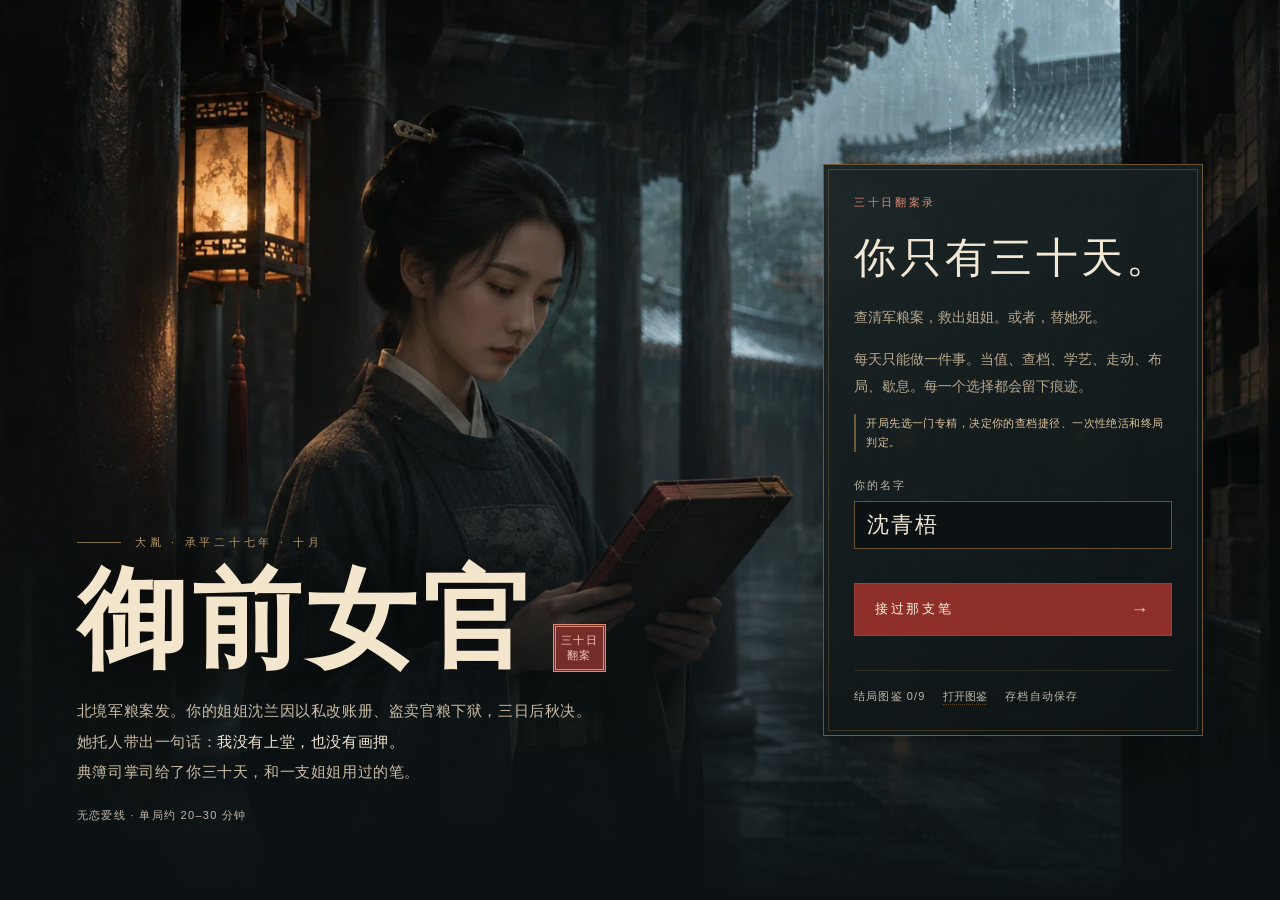
==== commit 1a0bab69: "Publish game v1.5" ====
--- a/御前女官.html
+++ b/御前女官.html
@@ -540,9 +540,9 @@
 }
 
 .log-scroll {
-  max-height: clamp(132px, 24vh, 224px);
-  overflow-y: auto;
-  padding-right: 8px;
+  max-height: none;
+  overflow: visible;
+  padding-right: 0;
   margin-top: 14px;
   scrollbar-width: thin;
   scrollbar-color: rgba(112, 82, 43, 0.3) transparent;
@@ -1348,6 +1348,170 @@
   50% { opacity: 1; }
 }
 
+
+/* ---------- 信息优先级：身份 / 考功 / 人情 / 复盘 ---------- */
+
+.exam-list {
+  margin-top: 9px;
+  display: grid;
+  gap: 4px;
+}
+
+.exam-row {
+  display: grid;
+  grid-template-columns: minmax(0, 1fr) auto 12px;
+  align-items: baseline;
+  gap: 8px;
+  color: var(--muted-dark);
+  font-family: var(--sans);
+  font-size: 10px;
+  letter-spacing: 0.04em;
+}
+
+.exam-row span { white-space: nowrap; }
+.exam-row b { color: var(--paper); font-weight: 500; font-size: 11px; }
+.exam-row b small { color: var(--muted); font-size: 9px; font-weight: 400; }
+.exam-row em { font-style: normal; text-align: right; }
+.exam-row.ok em { color: #9fc0a3; }
+.exam-row.bad em { color: #df8c77; }
+.exam-row.bad b { color: #e3a08d; }
+
+.evidence-goal.ok { color: #a8c7a9; }
+.evidence-goal.warn { color: #d9b26a; }
+
+.evidence-checks {
+  display: grid;
+  gap: 3px;
+  margin-top: 6px;
+  font-family: var(--sans);
+  font-size: 9.5px;
+  letter-spacing: 0.02em;
+  line-height: 1.55;
+}
+
+.evidence-checks .ok { color: #a8c7a9; }
+.evidence-checks .bad { color: #c79280; }
+
+.log-more {
+  display: flex;
+  align-items: center;
+  justify-content: space-between;
+  gap: 10px;
+  width: 100%;
+  margin-top: 10px;
+  padding: 9px 0 2px;
+  border: 0;
+  border-top: 1px dashed rgba(112, 82, 43, 0.22);
+  color: #6f522f;
+  background: transparent;
+  font-family: var(--sans);
+  font-size: 10px;
+  letter-spacing: 0.08em;
+  text-align: left;
+  cursor: pointer;
+}
+
+.log-more:hover { color: #9a2f1f; }
+.log-more span { color: #9b7c54; }
+
+.log-modal-list {
+  max-height: 58vh;
+  overflow-y: auto;
+  padding-right: 8px;
+  margin-top: 4px;
+}
+
+.bond-strip {
+  display: flex;
+  align-items: stretch;
+  margin-top: 14px;
+  border: 1px solid var(--line);
+  background: rgba(19, 29, 31, 0.82);
+}
+
+.bond-strip-title {
+  display: flex;
+  align-items: center;
+  padding: 0 14px;
+  color: var(--red);
+  font-family: var(--sans);
+  font-size: 9px;
+  letter-spacing: 0.22em;
+  white-space: nowrap;
+}
+
+.bond-chip {
+  flex: 1;
+  display: flex;
+  align-items: center;
+  justify-content: flex-start;
+  gap: 10px;
+  min-width: 0;
+  padding: 10px 12px;
+  border: 0;
+  border-left: 1px solid rgba(112, 82, 43, 0.18);
+  color: var(--paper);
+  background: transparent;
+  font-family: var(--sans);
+  cursor: pointer;
+  text-align: left;
+}
+
+.bond-chip:hover { background: rgba(183, 138, 75, 0.09); }
+.bond-chip:hover .bond-name { color: var(--red); }
+.bond-name { font-size: 11px; white-space: nowrap; }
+.bond-chip b { margin-left: auto; color: var(--muted-dark); font-size: 9px; font-weight: 400; white-space: nowrap; }
+
+.bond-pips { display: flex; gap: 2px; flex: 0 1 auto; }
+.bond-pips i {
+  width: 7px;
+  height: 7px;
+  border: 1px solid rgba(112, 82, 43, 0.3);
+  transform: rotate(45deg);
+}
+.bond-pips i.on { background: var(--red); border-color: var(--red); }
+
+.ending-review {
+  max-width: 640px;
+  margin: 18px auto 0;
+  padding: 14px 18px 13px;
+  border-top: 1px dashed rgba(112, 82, 43, 0.32);
+  border-bottom: 0;
+  background: transparent;
+}
+
+.review-head {
+  margin-bottom: 9px;
+  color: #9a2f1f;
+  font-family: var(--sans);
+  font-size: 9.5px;
+  letter-spacing: 0.22em;
+}
+
+.review-grid {
+  display: flex;
+  flex-wrap: wrap;
+  gap: 6px 16px;
+}
+
+.review-item {
+  color: #6b563d;
+  font-family: var(--sans);
+  font-size: 10.5px;
+  letter-spacing: 0.04em;
+}
+
+.review-item b { margin-left: 5px; color: #3f2c1c; font-weight: 600; }
+.review-item.ok b { color: #3f6b4a; }
+.review-item.bad b { color: #9a2f1f; }
+
+.review-hint {
+  margin: 10px 0 0;
+  color: #5d4a35;
+  font-size: 12px;
+  line-height: 1.8;
+}
+
 /* ---------- 响应式 ---------- */
 
 button:focus-visible,
@@ -1429,7 +1593,7 @@
     padding: 18px 16px;
   }
 
-  .log-scroll { max-height: 126px; }
+  .log-scroll { max-height: none; overflow: visible; }
 
   .actions {
     grid-template-columns: 1fr 1fr;
@@ -1449,11 +1613,32 @@
   }
 
   .modal-card {
-    padding: 26px 20px 22px;
+    padding: 20px 18px 18px;
   }
 
   .modal-card h2 {
-    font-size: 23px;
+    margin: 10px 0 14px;
+    font-size: 22px;
+  }
+
+  .modal-card p {
+    margin-bottom: 10px;
+    font-size: 13.5px;
+    line-height: 1.8;
+  }
+
+  .modal-choices {
+    gap: 6px;
+    margin-top: 16px;
+  }
+
+  .choice-btn {
+    padding: 11px 13px;
+  }
+
+  .choice-btn small {
+    font-size: 10.5px;
+    line-height: 1.6;
   }
 
   .ending-body {
@@ -1474,6 +1659,153 @@
     transition-duration: 0.01ms !important;
     scroll-behavior: auto !important;
   }
+}
+
+@media (max-width: 680px) {
+  .brand h1 { font-size: 18px; }
+  .brand span { display: block; font-size: 9px; letter-spacing: 0.08em; }
+  .brand { gap: 9px; }
+
+  .bond-strip {
+    display: grid;
+    grid-template-columns: 1fr 1fr;
+  }
+
+  .bond-strip-title {
+    grid-column: 1 / -1;
+    padding: 7px 10px;
+    border-bottom: 1px solid rgba(112, 82, 43, 0.18);
+  }
+
+  .bond-chip {
+    padding: 8px 10px;
+    border-left: 0;
+    border-top: 1px solid rgba(112, 82, 43, 0.14);
+  }
+
+  .bond-chip:nth-child(odd) { border-right: 1px solid rgba(112, 82, 43, 0.14); }
+  .bond-pips i { width: 6px; height: 6px; }
+
+  .ending-review { margin-inline: 0; padding: 14px 0 0; }
+  .review-grid { gap: 5px 12px; }
+  .log-modal-list { max-height: 56vh; }
+}
+
+.log-modal-meta {
+  margin: 2px 0 4px;
+  color: #9b7c54;
+  font-family: var(--sans);
+  font-size: 9px;
+  letter-spacing: 0.06em;
+}
+
+
+@media (max-width: 680px) {
+  .log-entry:nth-child(n+3) { display: none; }
+}
+
+.review-cond {
+  margin: 8px 0 0;
+  color: #6b563d;
+  font-family: var(--sans);
+  font-size: 10.5px;
+  line-height: 1.7;
+}
+
+.spec-badge {
+  display: inline-flex;
+  align-items: center;
+  gap: 6px;
+  min-height: 32px;
+  padding: 0 9px;
+  color: var(--gold-soft);
+  background: rgba(183, 138, 75, 0.08);
+  border: 1px solid rgba(183, 138, 75, 0.4);
+  cursor: pointer;
+  font-family: var(--sans);
+  font-size: 10px;
+  letter-spacing: 0.1em;
+  transition: border-color 160ms ease, background 160ms ease;
+}
+
+.spec-badge span {
+  color: var(--muted);
+  font-size: 9px;
+  letter-spacing: 0.16em;
+}
+
+.spec-badge:hover {
+  background: rgba(183, 138, 75, 0.18);
+  border-color: var(--gold-soft);
+}
+
+.spec-badge.used {
+  opacity: 0.62;
+}
+
+@media (max-width: 680px) {
+  .spec-badge {
+    min-height: 30px;
+    padding: 0 6px;
+    gap: 3px;
+    font-size: 9px;
+    letter-spacing: 0.04em;
+  }
+  .spec-badge span {
+    display: inline;
+    font-size: 8px;
+    letter-spacing: 0.08em;
+  }
+}
+
+.start-note {
+  margin-top: -2px;
+  padding-left: 10px;
+  color: var(--gold-soft) !important;
+  border-left: 2px solid rgba(183, 138, 75, 0.55);
+  font-size: 11px !important;
+  line-height: 1.7 !important;
+  letter-spacing: 0.04em;
+}
+
+/* 七选一终局：压缩选项高度，保证桌面一屏可读 */
+.modal-choices.dense {
+  gap: 8px;
+}
+
+.modal-choices.dense .choice-btn {
+  padding: 10px 14px;
+}
+
+.modal-choices.dense .choice-btn small {
+  margin-top: 2px;
+  font-size: 11.5px;
+}
+
+@media (min-width: 760px) {
+  .modal-choices.dense .choice-btn small {
+    display: none;
+  }
+}
+
+.modal-card.dense-card {
+  max-height: 93vh;
+}
+
+.modal-scroll-cue {
+  position: relative;
+  z-index: 1;
+  margin-top: 12px;
+  color: var(--red);
+  font-family: var(--sans);
+  font-size: 10.5px;
+  letter-spacing: 0.08em;
+}
+
+.log-entry.festival {
+  border-left-color: #b78a4b;
+  background: rgba(183, 138, 75, 0.13);
+  color: #44311c;
 }
 
 </style>
@@ -1494,6 +1826,7 @@
   const MAX_DAY = 30;
   const SAVE_KEY = 'yuqian_nv_guan_save_v1';
   const GALLERY_KEY = 'yuqian_nv_guan_endings_v1';
+  const PRE_FINALE_KEY = 'yuqian_nv_guan_pre_finale_v1';
 
   const RANKS = [
     { name: '抄录女史', salary: 5, note: '典簿司最末一等，抄书、校字、守值房。' },
@@ -1652,6 +1985,329 @@
       ]
     }
   };
+
+  const BOND_ARCS = {
+    gu: [
+      {
+        stage: 2,
+        kicker: '人情 · 顾清和',
+        title: '一份没有落款的旧口供',
+        body: [
+          '顾清和把你叫进值房，关上门，从袖中抽出一份旧口供。',
+          '口供上是姐姐的字，落款处却空着。“当年她不愿意按手印，是我替她压下去的。”',
+          '“你现在查的，不只是曹弼。想清楚。”'
+        ],
+        choices: [
+          {
+            label: '问她：当年为什么保姐姐？',
+          mark: 'asked_gu',
+            sub: '信任 +3 · 心情 −2',
+            mark: 'gu_why',
+            effect: () => applyMods({ trust: 3, mood: -2 }),
+            log: '顾清和没有回答。她把口供收回去，说：“你姐姐也问过同样的话。”'
+          },
+          {
+            label: '只谈公事，把口供抄进呈文',
+            sub: '清誉 +2 · 信任 +1',
+            mark: 'gu_prof',
+            effect: () => applyMods({ reputation: 2, trust: 1 }),
+            log: '你把口供里能用的部分抄进呈文。顾清和看着你落笔，没有阻止。'
+          },
+          {
+            label: '把口供藏一份在鞋底',
+            sub: '手段 +2 · 危机 +3',
+            mark: 'gu_copy',
+            effect: () => applyMods({ scheme: 2, risk: 3 }),
+            log: '你趁顾清和转身，把口供折成小方块塞进鞋底。她没有回头。'
+          }
+        ]
+      },
+      {
+        stage: 4,
+        kicker: '人情 · 顾清和',
+        title: '她把奏本推到你面前',
+        body: [
+          '顾清和把一份已经写好的奏本推过来。落款处空着，旁边放着她的印。',
+          '“我保你姐姐，不是因为她无辜。是因为当年我没有保。”',
+          '“这一次，你签，还是我签？”'
+        ],
+        choices: [
+          {
+            label: '请她签，自己上堂作证',
+            sub: '信任 +5 · 心情 +3',
+            mark: 'gu_trust',
+            effect: () => applyMods({ trust: 5, mood: 3 }),
+            log: '顾清和按下印。朱泥落在纸上，她的手很稳。'
+          },
+          {
+            label: '把奏本留下，当作最后的底牌',
+            sub: '手段 +3 · 危机 +4 · 信任 −2',
+            mark: 'gu_use',
+            effect: () => applyMods({ scheme: 3, risk: 4, trust: -2 }),
+            log: '你把奏本收进袖中。顾清和看了你一眼，把印收了回去。'
+          }
+        ]
+      }
+    ],
+    pei: [
+      {
+        stage: 2,
+        kicker: '人情 · 裴小满',
+        title: '她父亲被扣在通州仓',
+        body: [
+          '裴小满蹲在廊下，眼睛肿着。她父亲在通州仓做吏，昨夜被曹家的人扣了。',
+          '“他们说，只要我把库里的旧簿换掉，就放我爹。”',
+          '她抓住你的袖子：“沈姐姐，我该怎么办？”'
+        ],
+        choices: [
+          {
+            label: '让她别换，你替她想别的办法',
+            sub: '人望 +3 · 心情 +3',
+            mark: 'pei_protect',
+            effect: () => applyMods({ popularity: 3, mood: 3 }),
+            log: '你让裴小满把旧簿原样放回去。她一边哭一边点头。'
+          },
+          {
+            label: '让她换，但把原本抄一份给你',
+            sub: '手段 +2 · 危机 +3',
+            mark: 'pei_use',
+            effect: () => applyMods({ scheme: 2, risk: 3 }),
+            log: '裴小满犹豫了很久，最后还是把抄本塞进你手里。'
+          },
+          {
+            label: '让她自己决定，你别插手',
+            sub: '清誉 −2 · 心情 −2',
+            mark: 'pei_decline',
+            effect: () => applyMods({ reputation: -2, mood: -2 }),
+            log: '你转身走了。身后传来裴小满压得很低的哭声。'
+          }
+        ]
+      },
+      {
+        stage: 4,
+        kicker: '人情 · 裴小满',
+        title: '她从通州带回来一本旧簿',
+        body: [
+          '裴小满把一本被雨泡皱的旧簿藏在食盒底下，带进了宫。',
+          '“我爹说，这是那年换粮的底账。他让我交给你，别交给别人。”',
+          '她的手一直在抖，但眼睛很亮。'
+        ],
+        choices: [
+          {
+            label: '收下，答应带她上堂',
+            sub: '人望 +2 · 获得「通州车马」线索',
+            mark: 'pei_witness',
+            effect: () => {
+              addClue('witness');
+              applyMods({ popularity: 2 });
+            },
+            log: '你把旧簿收好，对裴小满说：“到时候，你站在我身后。”'
+          },
+          {
+            label: '收下，但让她留在宫外',
+            sub: '清誉 +2 · 心情 −1',
+            mark: 'pei_quiet',
+            effect: () => applyMods({ reputation: 2, mood: -1 }),
+            log: '裴小满点头，把食盒留给你，自己走了。'
+          }
+        ]
+      }
+    ],
+    lu: [
+      {
+        stage: 2,
+        kicker: '人情 · 陆知微',
+        title: '他让你替他还一个人情',
+        body: [
+          '陆知微在宫门外等你，手里捏着一张刑部的牌票。',
+          '“曹弼的人盯上我了。你替我走一趟汇通号，把这张票子兑了。”',
+          '“兑出来的银子，算你一半。”'
+        ],
+        choices: [
+          {
+            label: '替他去，但把票号记下来',
+            sub: '手段 +3 · 危机 +3',
+            mark: 'lu_deal',
+            effect: () => applyMods({ scheme: 3, risk: 3 }),
+            log: '你兑了票子，把票号抄在手心。陆知微没有问你为什么记得这么快。'
+          },
+          {
+            label: '拒绝，让他自己走',
+            sub: '清誉 +3',
+            mark: 'lu_refuse',
+            effect: () => applyMods({ reputation: 3 }),
+            log: '陆知微收回牌票，看了你一会儿：“你比你姐姐硬。”'
+          }
+        ]
+      },
+      {
+        stage: 4,
+        kicker: '人情 · 陆知微',
+        title: '刑部封条',
+        body: [
+          '陆知微把一张刑部封条放在桌上。封条背面，已经盖好了印。',
+          '“三司会审那日，曹家仓会被封。你只有半个时辰，把你要的东西带出来。”',
+          '“用不用，随你。用了，我就回不了头。”'
+        ],
+        choices: [
+          {
+            label: '收下封条，记他这一份人情',
+            sub: '手段 +2 · 危机 +2',
+            mark: 'lu_seal',
+            effect: () => applyMods({ scheme: 2, risk: 2 }),
+            log: '你把封条折好，放进内袋。陆知微没有再说话。'
+          },
+          {
+            label: '把封条推回去，不连累他',
+            sub: '清誉 +2 · 信任 +2',
+            mark: 'lu_distance',
+            effect: () => applyMods({ reputation: 2, trust: 2 }),
+            log: '陆知微收起封条，轻轻敲了敲桌面：“好。”'
+          }
+        ]
+      }
+    ],
+    zhou: [
+      {
+        stage: 2,
+        kicker: '人情 · 老周',
+        title: '他女儿要赎身',
+        body: [
+          '老周在狱门外蹲着，手里攥着一张赎身契。',
+          '“我女儿在曹府做针线，管事说要五十两才放人。”',
+          '“我这条老命不值钱。可她就快被卖到通州去了。”'
+        ],
+        choices: [
+          {
+            label: '给他出主意，让他去找顾清和',
+            sub: '人望 +2 · 心情 +2',
+            mark: 'zhou_message',
+            effect: () => applyMods({ popularity: 2, mood: 2 }),
+            log: '老周听完，把赎身契叠好，朝值房的方向去了。'
+          },
+          {
+            label: '让他用狱门钥匙换一笔钱',
+            sub: '手段 +2 · 危机 +2',
+            mark: 'zhou_key_ask',
+            effect: () => applyMods({ scheme: 2, risk: 2 }),
+            log: '老周看了你很久，最后把钥匙放在你脚边，没有说话。'
+          },
+          {
+            label: '你帮不了，转身走',
+            sub: '心情 −3',
+            mark: 'zhou_ignore',
+            effect: () => applyMods({ mood: -3 }),
+            log: '你走出很远，还听见老周在身后咳嗽。'
+          }
+        ]
+      },
+      {
+        stage: 4,
+        kicker: '人情 · 老周',
+        title: '狱门钥匙',
+        body: [
+          '老周把一把铜钥匙放在你手里，钥匙上还带着他的体温。',
+          '“三更换班，有一刻钟没人。你姐姐在丙字号。”',
+          '“你带她走，我就当没看见。你不带，也别把钥匙还给别人。”'
+        ],
+        choices: [
+          {
+            label: '收下钥匙，答应带姐姐走',
+            sub: '危机 +4 · 心情 +3',
+            mark: 'zhou_key',
+            effect: () => applyMods({ risk: 4, mood: 3 }),
+            log: '你把钥匙贴身收好。老周转过身，继续扫他的地。'
+          },
+          {
+            label: '把钥匙还回去，走正经路',
+            sub: '清誉 +2 · 信任 +2',
+            mark: 'zhou_refuse',
+            effect: () => applyMods({ reputation: 2, trust: 2 }),
+            log: '老周接过钥匙，叹了口气：“你姐姐也是这个脾气。”'
+          }
+        ]
+      }
+    ]
+  };
+
+  function addMark(mark) {
+    if (!state || !mark) return;
+    if (!Array.isArray(state.marks)) state.marks = [];
+    if (!state.marks.includes(mark)) state.marks.push(mark);
+  }
+
+  function hasMark(mark) {
+    return !!(state && Array.isArray(state.marks) && state.marks.includes(mark));
+  }
+
+  function bondStance(key) {
+    const level = state && state.relations ? state.relations[key] || 0 : 0;
+    if (level >= 4) return 'ally';
+    if (level <= 1) return 'cold';
+    return 'neutral';
+  }
+
+  function bondStanceLabel(key) {
+    const stance = bondStance(key);
+    if (stance === 'ally') return '可托付';
+    if (stance === 'cold') return '不交心';
+    return '能共事';
+  }
+
+  function bondStanceLine(key) {
+    const name = SOCIALS[key].name;
+    const stance = bondStance(key);
+    if (stance === 'ally') {
+      if (key === 'gu') return '顾清和把她的印信放在你这一边。';
+      if (key === 'pei') return '裴小满站在堂外，手里攥着那本旧簿。';
+      if (key === 'lu') return '陆知微坐在旁听席，封条已经盖好。';
+      return '老周守在角门，钥匙在他袖子里。';
+    }
+    if (stance === 'cold') {
+      if (key === 'gu') return '顾清和没有看你。她的印信收在袖中。';
+      if (key === 'pei') return '裴小满站得很远，不敢抬头。';
+      if (key === 'lu') return '陆知微没有来。刑部的位置空着。';
+      return '老周背过身去，继续扫他的地。';
+    }
+    if (key === 'gu') return '顾清和坐在上首，既没有帮你，也没有拦你。';
+    if (key === 'pei') return '裴小满站在人群里，手指绞着衣角。';
+    if (key === 'lu') return '陆知微来了，但只带了眼睛，没有带封条。';
+    return '老周在门外守着，偶尔往里看一眼。';
+  }
+
+  function pendingBondArc() {
+    if (!state || state.ended) return null;
+    for (const key of ['gu', 'pei', 'lu', 'zhou']) {
+      const level = state.relations[key] || 0;
+      for (const arc of BOND_ARCS[key]) {
+        const flag = 'arc_' + key + '_' + arc.stage;
+        if (level >= arc.stage && !state.flags[flag]) return { key, arc };
+      }
+    }
+    return null;
+  }
+
+  function showBondArc(key, arc) {
+    if (!state) return;
+    state.flags['arc_' + key + '_' + arc.stage] = true;
+    queueModal({
+      kicker: arc.kicker,
+      title: arc.title,
+      body: arc.body,
+      note: '这段人情，只会走到这里一次。',
+      choices: arc.choices.map((choice) => ({
+        label: choice.label,
+        sub: choice.sub,
+        action: () => {
+          addMark(choice.mark);
+          choice.effect();
+          addLog(choice.log, '');
+          save();
+          render();
+        }
+      }))
+    });
+  }
 
   const WORK_LINES = [
     [
@@ -1863,6 +2519,406 @@
     }
   };
 
+
+  const SPECIALTIES = {
+    law: {
+      id: 'law',
+      name: '律例',
+      tag: '庭审',
+      short: '呈证线索 +1，清誉门槛升到 60',
+      desc: '你把《大胤律》和刑案则例翻到卷边。别人看证据，你先看程序。',
+      passive: '呈证时有效线索 +1；当堂清誉要求提高到 60。',
+      clue: 'time',
+      shortcut: '从提审簿里挑出程序漏洞',
+      shortcutSub: '直接调出「提审时辰」，不占常规查档资格。',
+      feat: '当堂引律',
+      featDesc: '清誉 +8、危机 −5、信任 +2。',
+      featLog: '你把《刑案则例》翻到“提审无狱门押记”一条，指给顾清和看。她看了很久，说：“你姐姐当年也背过这一条。”'
+    },
+    math: {
+      id: 'math',
+      name: '算学',
+      tag: '账目',
+      short: '账目疲劳 −4，双账齐备再 +1',
+      desc: '你对数字有近乎固执的敏感。账上多一笔、少一笔，你都看得出来。',
+      passive: '查军粮册、汇通号票根疲劳 −4；两份都查得时，呈证有效线索 +1。',
+      clue: 'ledger',
+      shortcut: '用旧例反推损耗',
+      shortcutSub: '直接调出「军粮损耗」，不占常规查档资格。',
+      feat: '连夜核账',
+      featDesc: '补一份账目线索；两账齐全时改得现银 +8、才学 +2。',
+      featLog: '你把两本账铺在地上，一笔一笔对到天亮。最后一页合上时，窗外已经开始扫雪。'
+    },
+    docs: {
+      id: 'docs',
+      name: '文牍',
+      tag: '档案',
+      short: '查档疲劳 −3，学艺才学 +2',
+      desc: '你熟悉每一类卷宗的折角、编号和归档习惯。旧档在你手里，会自己说话。',
+      passive: '查档疲劳 −3；学艺才学 +2。',
+      clue: 'letter',
+      shortcut: '从《河工志》夹层里找',
+      shortcutSub: '直接调出「旧档夹页」，不占常规查档资格。',
+      feat: '调包一卷旧档',
+      featDesc: '补一份档案线索；档案齐全时才学 +4。',
+      featLog: '你借整理旧档的名义，把最里面那排柜子重新编了号。守库的老吏没有发现。'
+    },
+    human: {
+      id: 'human',
+      name: '人情',
+      tag: '关系',
+      short: '走动只花 1 两，代奏信任降到 50',
+      desc: '你记得每个人怕什么、欠什么、想要什么。人情不是软东西，是硬通货。',
+      passive: '走动只花 1 两，人望额外 +2；请顾清和代奏的信任要求降到 50。',
+      clue: 'witness',
+      shortcut: '托老周递一句话',
+      shortcutSub: '直接调出「通州车马」，不占常规查档资格。',
+      feat: '请顾清和吃茶',
+      featDesc: '信任 +10、顾清和关系 +1、银 −3、心情 +5。',
+      featLog: '你在值房后的小茶间摆了两只粗盏。顾清和喝了一口，说：“你姐姐也这样，先给人倒茶，再问人要命。”'
+    },
+    verify: {
+      id: 'verify',
+      name: '验伪',
+      tag: '识破',
+      short: '伪造成功率八成，危机上限 90',
+      desc: '你看纸、看墨、看印。真假在你眼里，常常只差一道水印。',
+      passive: '伪造手令成功率提高到八成；呈证危机上限放宽到 90。',
+      clue: 'script',
+      shortcut: '对着灯验一遍罪籍',
+      shortcutSub: '直接调出「罪籍画押」，不占常规查档资格。',
+      feat: '验出伪印',
+      featDesc: '危机 −10、清誉 +6、手段 +3；若已伪造手令，额外危机 −5。',
+      featLog: '你把罪籍举到灯下。纸背的水印、印泥的浮色、画押的断笔，一层一层分开。你第一次确定：这不是姐姐的手。'
+    }
+  };
+
+  const STORY_BEATS = {
+    7: {
+      kicker: '第 7 日 · 值房',
+      title: '顾清和把茶盏扣在案上',
+      body: [
+        '第七日，顾清和第一次关上门。',
+        '“你查提审簿，查军粮册，查汇通号。沈青梧，你是在查案，还是在找死？”',
+        '她把一张调令推过来。“签了它，去通州盘仓。三个月后回来，你姐姐的案子已经结了。”'
+      ],
+      choices: [
+        {
+          label: '不签。继续查。',
+          mark: 'refuse_transfer',
+          sub: '危机 +6 · 信任 −2 · 心情 +3',
+          effect: () => applyMods({ risk: 6, trust: -2, mood: 3 }),
+          log: '你把调令推回去。顾清和看了你很久，最后说：“你姐姐也是这个脾气。”',
+          type: 'danger'
+        },
+        {
+          label: '签，但把调令抄一份留底',
+          mark: 'kept_copy',
+          sub: '信任 +3 · 手段 +3 · 危机 +2',
+          effect: () => applyMods({ trust: 3, scheme: 3, risk: 2 }),
+          log: '你签了字，又把调令抄了一份藏在鞋底。顾清和看见了，没有说破。',
+          type: ''
+        },
+        {
+          label: '问她：当年为什么保姐姐？',
+          sub: '信任 +2 · 心情 −4 · 知道一件旧事',
+          effect: () => applyMods({ trust: 2, mood: -4 }),
+          log: '顾清和没有回答。她只说：“你姐姐当年也问过我同样的话。”',
+          type: ''
+        }
+      ]
+    },
+    14: {
+      kicker: '第 14 日 · 狱门',
+      title: '姐姐从狱里递出一封信',
+      body: [
+        '第十四日，老周把一团湿纸塞进你手里。纸上是姐姐的字，写得很急。',
+        '“粮在曹家仓。郑铨分三成。别来找我，也别信顾清和。”',
+        '纸团最下面还有一行小字：“青梧，饭要好好吃。”'
+      ],
+      choices: [
+        {
+          label: '按信里说的，去查曹家仓',
+          mark: 'raided_cang',
+          sub: '获得线索「军粮损耗」· 危机 +6',
+          effect: () => {
+            addClue('ledger');
+            applyMods({ risk: 6 });
+          },
+          log: '你按信里的仓号摸到曹家仓外。仓门锁着，但门缝里漏出新米的气味。',
+          type: 'danger'
+        },
+        {
+          label: '把信烧了，不连累老周',
+          mark: 'burned_letter',
+          sub: '心情 +4 · 清誉 +2 · 危机 −4',
+          effect: () => applyMods({ mood: 4, reputation: 2, risk: -4 }),
+          log: '你把信凑到灯上。火烧到“饭要好好吃”那一行时，你把它按灭了。',
+          type: ''
+        },
+        {
+          label: '把信交给顾清和',
+          mark: 'gave_letter',
+          sub: '信任 +5 · 危机 +3 · 清誉 −2',
+          effect: () => applyMods({ trust: 5, risk: 3, reputation: -2 }),
+          log: '顾清和看完信，折好，放进袖中。“这封信，你没有看过。”',
+          type: ''
+        }
+      ]
+    },
+    21: {
+      kicker: '第 21 日 · 廊下',
+      title: '郑铨在廊下等你',
+      body: [
+        '第二十一日，郑铨站在典簿司廊下，像在等一个迟到的下属。',
+        '“沈掌事，你姐姐的案子，我可以让它翻，也可以让它永远翻不了。”',
+        '他推来一张银票。“你查你的，我保我的。到了堂上，你知道该说什么。”'
+      ],
+      choices: [
+        {
+          label: '收下银票，假装合作',
+          mark: 'took_bribe',
+          sub: '银 +12 · 危机 +8 · 手段 +4',
+          effect: () => applyMods({ silver: 12, risk: 8, scheme: 4 }),
+          log: '你把银票收进袖中。郑铨笑了一下，替你掸了掸肩上的灰。',
+          type: 'danger'
+        },
+        {
+          label: '把银票推回去',
+          mark: 'refused_bribe',
+          sub: '清誉 +4 · 危机 +4 · 信任 +2',
+          effect: () => applyMods({ reputation: 4, risk: 4, trust: 2 }),
+          log: '银票落在两人之间的地上。郑铨没有捡，只说了句：“可惜。”',
+          type: ''
+        },
+        {
+          label: '收下，但把票号记下来',
+          mark: 'kept_ticket',
+          sub: '银 +12 · 危机 +5 · 获得线索「汇通号」',
+          effect: () => {
+            applyMods({ silver: 12, risk: 5, scheme: 2 });
+            addClue('silver');
+          },
+          log: '你收下银票，转头把票号抄进手心。汇通号的朱印，和军粮款是同一批。',
+          type: 'danger'
+        }
+      ]
+    },
+    28: {
+      kicker: '第 28 日 · 档案库',
+      title: '档案库最后一夜',
+      body: [
+        '第二十八日，档案库最里面那箱《河工志》不见了。',
+        '守库的老吏说，昨夜里有人来搬过，拿着掌司的条子。',
+        '你只有一晚。明日之后，所有卷宗都会被封进刑部大堂。'
+      ],
+      choices: [
+        {
+          label: '翻窗进库，自己找',
+          mark: 'broke_in',
+          sub: '危机 +12 · 疲劳 +10 · 补一份缺失线索',
+          effect: () => {
+            applyMods({ risk: 12, fatigue: 10 });
+            if (!state.clues.letter) addClue('letter');
+            else if (!state.clues.ledger) addClue('ledger');
+            else if (!state.clues.silver) addClue('silver');
+            else applyMods({ talent: 4 });
+          },
+          log: '你从气窗翻进库房，在积灰的柜底摸到一只油纸包。手指被木刺扎出了血。',
+          type: 'danger'
+        },
+        {
+          label: '去求顾清和开库',
+          mark: 'trusted_gu',
+          sub: '信任 ≥55 时获得「旧档夹页」；否则信任 −4、危机 +4',
+          effect: () => {
+            if (state.stats.trust >= 55) {
+              addClue('letter');
+              applyMods({ trust: 4 });
+            } else {
+              applyMods({ trust: -4, risk: 4 });
+            }
+          },
+          log: '顾清和听完，只问了一句：“你想清楚了？”她把钥匙放在桌上，又收了回去。',
+          type: ''
+        },
+        {
+          label: '不冒险，回去整理已有证据',
+          mark: 'built_case',
+          sub: '清誉 +4 · 疲劳 −8 · 危机 −3',
+          effect: () => applyMods({ reputation: 4, fatigue: -8, risk: -3 }),
+          log: '你把已有的卷宗按时间排了一遍，给每一份都写了来源和疑点。今夜不再出门。',
+          type: ''
+        }
+      ]
+    }
+  };
+
+
+  const FESTIVALS = {
+    6: {
+      round: 1,
+      name: '河灯节',
+      kicker: '第一大轮 · 河灯节',
+      title: '河灯节，值房不能空',
+      body: [
+        '下元将近。宫里提前在御河放灯，水面漂着几百盏小灯。',
+        '典簿司要留一个人值夜。顾清和把值夜册推到你面前，没有抬头。',
+        '狱里不过节。你姐姐那边，连一盏灯也没有。'
+      ],
+      note: '每一大轮一次。选完后，这一日仍可正常行动。',
+      choices: [
+        {
+          label: '替顾清和值夜',
+          sub: '疲劳 +12 · 银 +3 · 心情 −4 · 信任 +3',
+          mods: { fatigue: 12, silver: 3, mood: -4, trust: 3 },
+          log: '你把顾清和的名字从值夜册上划掉，换成自己的。她看了你一眼，把河灯钱留在桌上。'
+        },
+        {
+          label: '买一盏灯，托老周送进狱',
+          sub: '疲劳 +4 · 银 −4 · 心情 +12 · 老周 +1',
+          mods: { fatigue: 4, silver: -4, mood: 12, rel: { zhou: 1 } },
+          log: '你买了一盏最小的河灯，托老周带进去。灯面上只写了两个字：平安。'
+        },
+        {
+          label: '留在值房补卷宗',
+          sub: '疲劳 +6 · 银 +2 · 心情 +2 · 才学 +2',
+          mods: { fatigue: 6, silver: 2, mood: 2, talent: 2 },
+          log: '你把灯钱省下来，听着远处的河灯一盏盏漂过去。值房里只剩翻纸的声音。'
+        }
+      ]
+    },
+    12: {
+      round: 2,
+      name: '谢冬宴',
+      kicker: '第二大轮 · 谢冬宴',
+      title: '谢冬宴上，缺一个端汤的人',
+      body: [
+        '宫里办谢冬宴，御膳房临时缺人。顾清和要去赴宴，问你要不要跟着。',
+        '她说：“端汤的时候，能看清谁先动筷，谁先离席。”',
+        '也有人说，这种宴席上，丫鬟比主子更容易被人记住。'
+      ],
+      note: '每一大轮一次。宴席上的位置，会决定你今晚听见什么。',
+      choices: [
+        {
+          label: '去御膳房帮厨',
+          sub: '疲劳 +14 · 银 +5 · 心情 −6 · 信任 +2',
+          mods: { fatigue: 14, silver: 5, mood: -6, trust: 2 },
+          log: '你在御膳房站了一夜，端出去三十六道菜。赏钱是五两，烫伤在手腕上。'
+        },
+        {
+          label: '跟顾清和赴宴，认人',
+          sub: '疲劳 +6 · 银 −2 · 心情 +8 · 人望 +4 · 清誉 +2',
+          mods: { fatigue: 6, silver: -2, mood: 8, popularity: 4, reputation: 2 },
+          log: '你换了一身干净衣裳，跟在顾清和身后。席上的人看你的眼神，比看菜多。'
+        },
+        {
+          label: '称病，留在值房',
+          sub: '疲劳 +2 · 银 0 · 心情 −2 · 才学 +2 · 危机 +2',
+          mods: { fatigue: 2, mood: -2, talent: 2, risk: 2 },
+          log: '你推说头疼，留在值房抄了一夜旧档。第二天，宴上的事已经传成了三个版本。'
+        }
+      ]
+    },
+    18: {
+      round: 3,
+      name: '尝新礼',
+      kicker: '第三大轮 · 尝新礼',
+      title: '新米进宫，先给谁一碗',
+      body: [
+        '各府送新米进宫，今日行尝新礼。下房的人一年到头吃陈米。',
+        '你手里有一小袋新米，是膳房分剩下的。',
+        '姐姐在狱里，应该也很久没闻过新米的味道了。'
+      ],
+      note: '每一大轮一次。米只有一袋，给谁都要想清楚。',
+      choices: [
+        {
+          label: '分给下房的人',
+          sub: '疲劳 +4 · 银 −3 · 心情 +8 · 人望 +4',
+          mods: { fatigue: 4, silver: -3, mood: 8, popularity: 4 },
+          log: '你把新米煮成一大锅粥，下房的人排着队来盛。有人叫你“沈姑娘”，不是“那个抄书的”。'
+        },
+        {
+          label: '给姐姐留一碗，托老周送去',
+          sub: '疲劳 +5 · 银 −2 · 心情 +10 · 老周 +1',
+          mods: { fatigue: 5, silver: -2, mood: 10, rel: { zhou: 1 } },
+          log: '你把新米粥装进一只旧瓦罐，托老周带进狱。罐子回来时，底下压着一根头发。'
+        },
+        {
+          label: '把新米换成银钱',
+          sub: '疲劳 +4 · 银 +6 · 心情 −6 · 清誉 −3',
+          mods: { fatigue: 4, silver: 6, mood: -6, reputation: -3 },
+          log: '你把新米卖给宫外的粮铺，换回六两碎银。下房的人没有问，你也没有说。'
+        }
+      ]
+    },
+    24: {
+      round: 4,
+      name: '祭仓',
+      kicker: '第四大轮 · 祭仓',
+      title: '祭仓日，仓门不能开',
+      body: [
+        '祭仓日，曹家仓按例封门。老周说，仓底还有一批没入账的米。',
+        '“你要看，今晚是唯一的机会。你要是不看，明天就说不清了。”',
+        '仓门外，祭仓的香已经点上了。'
+      ],
+      note: '每一大轮一次。开仓会留下痕迹。',
+      choices: [
+        {
+          label: '替老周守仓',
+          sub: '疲劳 +12 · 银 +4 · 心情 −2 · 老周 +2 · 危机 +3',
+          mods: { fatigue: 12, silver: 4, mood: -2, risk: 3, rel: { zhou: 2 } },
+          log: '你在仓门外守到天亮，替他挡了两拨来查问的人。老周把一壶酒放在你脚边，什么也没说。'
+        },
+        {
+          label: '按规矩封仓，不让人进',
+          sub: '疲劳 +5 · 银 0 · 心情 −2 · 清誉 +3 · 危机 −2',
+          mods: { fatigue: 5, mood: -2, reputation: 3, risk: -2 },
+          log: '你亲手贴上封条，把仓门锁死。老周看了你很久，最后说：“也好。”'
+        },
+        {
+          label: '夜里开仓，查仓底',
+          sub: '疲劳 +10 · 银 −1 · 心情 −2 · 危机 +6 · 才学 +2',
+          mods: { fatigue: 10, silver: -1, mood: -2, risk: 6, talent: 2 },
+          log: '你借着一盏小灯摸进仓底。米袋下面压着一本没有封皮的旧账，墨迹还是新的。'
+        }
+      ]
+    },
+    29: {
+      round: 5,
+      name: '守冬',
+      kicker: '第五大轮 · 守冬',
+      title: '守冬夜，狱门也开着',
+      body: [
+        '明日三司会审。今夜宫中守冬，典簿司却要留人。',
+        '老周说，狱门今晚可以多开一刻。',
+        '顾清和没有问你今晚去哪。她只把一盏灯放在你案上。'
+      ],
+      note: '每一大轮一次。今夜之后，就是最后一日。',
+      choices: [
+        {
+          label: '留下值夜',
+          sub: '疲劳 +15 · 银 +5 · 心情 −5 · 信任 +3',
+          mods: { fatigue: 15, silver: 5, mood: -5, trust: 3 },
+          log: '你在值房守到天亮，把明日的卷宗又理了一遍。灯油烧干了，灯芯还亮着。'
+        },
+        {
+          label: '去宫宴露脸',
+          sub: '疲劳 +8 · 银 −5 · 心情 +10 · 人望 +5 · 清誉 +3',
+          mods: { fatigue: 8, silver: -5, mood: 10, popularity: 5, reputation: 3 },
+          log: '你换上最好的一身衣裳，在宫宴上露了一面。有人记住了你的脸，也有人记住了你站在谁身后。'
+        },
+        {
+          label: '去狱外看姐姐',
+          sub: '疲劳 +10 · 银 −3 · 心情 +15 · 危机 +4',
+          mods: { fatigue: 10, silver: -3, mood: 15, risk: 4 },
+          mark: 'saw_sister',
+          log: '你隔着狱门看了她一眼。她没有说话，只把手贴在木栏上。你把那盏灯留在门外。'
+        }
+      ]
+    }
+  };
+
   let state = null;
   let gameScreen = 'start';
   let modalQueue = [];
@@ -1895,6 +2951,9 @@
       day: 1,
       rank: 0,
       silver: 20,
+      specialization: null,
+      specUses: { shortcut: false, feat: false },
+      marks: [],
       stats: {
         talent: 22,
         popularity: 12,
@@ -1919,7 +2978,16 @@
         forged: false,
         warned: false,
         metZheng: false,
-        finalChoice: ''
+        finalChoice: '',
+        beat7: false,
+        beat14: false,
+        beat21: false,
+        beat28: false,
+        festival6: false,
+        festival12: false,
+        festival18: false,
+        festival24: false,
+        festival29: false
       },
       seenEvents: [],
       log: [],
@@ -1966,6 +3034,187 @@
     return true;
   }
 
+  function specialization() {
+    return state && state.specialization ? SPECIALTIES[state.specialization] || null : null;
+  }
+
+  function effectiveClues() {
+    if (!state) return 0;
+    let n = clueCount() + (state.flags.forged ? 1 : 0);
+    if (state.specialization === 'law' && clueCount() > 0) n += 1;
+    if (state.specialization === 'math' && state.clues.ledger && state.clues.silver) n += 1;
+    return n;
+  }
+
+  function exposeReqs() {
+    const spec = state ? state.specialization : null;
+    return {
+      reputation: spec === 'law' ? 60 : 50,
+      trust: spec === 'human' ? 50 : 60,
+      risk: spec === 'verify' ? 90 : 85
+    };
+  }
+
+  function archiveFatigue(a) {
+    let fatigue = a.fatigue;
+    if (state && state.specialization === 'docs') fatigue -= 3;
+    if (state && state.specialization === 'math' && (a.id === 'ledger' || a.id === 'silver')) fatigue -= 4;
+    return Math.max(4, fatigue);
+  }
+
+  function socialCost() {
+    return state && state.specialization === 'human' ? 1 : 2;
+  }
+
+  function forgeChance() {
+    return state && state.specialization === 'verify' ? 0.8 : 0.5;
+  }
+
+  function queueSpecialtyChoice() {
+    if (!state || state.ended || state.specialization) return;
+    queueModal({
+      kicker: '开局 · 选择专精',
+      title: '你靠什么翻案？',
+      body: [
+        '三十天不够你什么都学。你只能选一门，把它学到能救命。',
+        '专精决定你的查档捷径、一次性绝活，以及最后一日怎么过。选定后不可更改。'
+      ],
+      note: '选定后，顶栏会显示专精徽记；点它可查看说明与绝活。',
+      choices: Object.keys(SPECIALTIES).map((id) => {
+        const s = SPECIALTIES[id];
+        return {
+          label: `${s.name} · ${s.tag}`,
+          sub: `${s.short} · 捷径：${CLUES[s.clue].label} · 绝活：${s.feat}`,
+          action: () => chooseSpecialty(id)
+        };
+      })
+    });
+  }
+
+  function chooseSpecialty(id) {
+    const s = SPECIALTIES[id];
+    if (!s || !state) return;
+    state.specialization = id;
+    state.specUses = { shortcut: false, feat: false };
+    addLog(`你选定专精：${s.name}。${s.passive}`, 'rank');
+    save();
+    render();
+    showToast(`专精已定：${s.name}`);
+  }
+
+  function showSpecialtyModal() {
+    if (!state || state.ended) return;
+    if (!state.specialization) {
+      queueSpecialtyChoice();
+      return;
+    }
+    const s = SPECIALTIES[state.specialization];
+    const used = state.specUses.feat;
+    queueModal({
+      kicker: `专精 · ${s.tag}`,
+      title: s.name,
+      body: [
+        s.desc,
+        `被动：${s.passive}`,
+        `查档捷径：${s.shortcut}（${state.specUses.shortcut ? '已用' : '未用'}）`
+      ],
+      note: '绝活每次游戏只能用一次，会消耗一日。',
+      choices: [
+        {
+          label: `用绝活 · ${s.feat}`,
+          sub: s.featDesc + (used ? ' · 已用过' : ''),
+          disabled: used,
+          action: () => useSpecialtyFeat()
+        },
+        { label: '合上' }
+      ]
+    });
+  }
+
+  function useSpecialtyFeat() {
+    if (!state || state.ended || !state.specialization) return;
+    if (state.specUses.feat) {
+      showToast('这门绝活已经用过了。');
+      return;
+    }
+    const s = SPECIALTIES[state.specialization];
+    state.specUses.feat = true;
+    switch (state.specialization) {
+      case 'law':
+        applyMods({ reputation: 8, risk: -5, trust: 2 });
+        break;
+      case 'math':
+        if (!state.clues.ledger) addClue('ledger');
+        else if (!state.clues.silver) addClue('silver');
+        else applyMods({ silver: 8, talent: 2 });
+        applyMods({ fatigue: 6 });
+        break;
+      case 'docs':
+        if (!state.clues.letter) addClue('letter');
+        else if (!state.clues.script) addClue('script');
+        else applyMods({ talent: 4 });
+        applyMods({ fatigue: 4 });
+        break;
+      case 'human':
+        applyMods({ trust: 10, silver: -3, mood: 5, rel: { gu: 1 } });
+        break;
+      case 'verify':
+        applyMods({ risk: -10, reputation: 6, scheme: 3 });
+        if (state.flags.forged) applyMods({ risk: -5 });
+        break;
+    }
+    addLog(s.featLog, 'rank');
+    save();
+    render();
+    advance();
+  }
+
+  function showBeat(day) {
+    const beat = STORY_BEATS[day];
+    if (!beat || !state) return;
+    state.flags['beat' + day] = true;
+    queueModal({
+      kicker: beat.kicker,
+      title: beat.title,
+      body: beat.body,
+      note: '这件事不会再来一次。',
+      choices: beat.choices.map((choice) => ({
+        label: choice.label,
+        sub: choice.sub,
+        action: () => {
+          addMark(choice.mark);
+          choice.effect();
+          addLog(choice.log, choice.type || '');
+          save();
+          render();
+        }
+      }))
+    });
+  }
+
+  function showFestival(day) {
+    const f = FESTIVALS[day];
+    if (!f || !state) return;
+    queueModal({
+      kicker: f.kicker,
+      title: f.title,
+      body: f.body,
+      note: f.note,
+      choices: f.choices.map((choice) => ({
+        label: choice.label,
+        sub: choice.sub,
+        action: () => {
+          if (choice.mark) addMark(choice.mark);
+          applyMods(choice.mods);
+          addLog(choice.log, 'festival');
+          state.flags['festival' + day] = true;
+          save();
+          render();
+        }
+      }))
+    });
+  }
+
   function efficiency() {
     if (!state) return 1;
     let e = 1;
@@ -1979,7 +3228,9 @@
   }
 
   function studyTalentGain() {
-    return Math.max(2, Math.round((5 + (state.stats.mood >= 60 ? 1 : 0)) * efficiency()));
+    let gain = Math.max(2, Math.round((5 + (state.stats.mood >= 60 ? 1 : 0)) * efficiency()));
+    if (state.specialization === 'docs') gain += 2;
+    return gain;
   }
 
   /* ---------------- 存档 ---------------- */
@@ -2009,6 +3260,8 @@
         stats: Object.assign({}, base.stats, data.stats || {}),
         clues: Object.assign({}, base.clues, data.clues || {}),
         relations: Object.assign({}, base.relations, data.relations || {}),
+        specUses: Object.assign({}, base.specUses, data.specUses || {}),
+        marks: Array.isArray(data.marks) ? data.marks.filter((m) => typeof m === 'string') : [],
         flags: Object.assign({}, base.flags, data.flags || {}),
         seenEvents: Array.isArray(data.seenEvents) ? data.seenEvents : [],
         log: Array.isArray(data.log) ? data.log : []
@@ -2028,6 +3281,73 @@
     } catch (e) {
       /* ignore */
     }
+  }
+
+  function clearPreFinale() {
+    try {
+      localStorage.removeItem(PRE_FINALE_KEY);
+    } catch (e) {
+      /* ignore */
+    }
+  }
+
+  function savePreFinale() {
+    if (!state) return;
+    try {
+      const snapshot = JSON.parse(JSON.stringify(state));
+      snapshot.ended = false;
+      snapshot.ending = null;
+      snapshot.flags = Object.assign({}, snapshot.flags, { preFinaleSaved: true });
+      localStorage.setItem(PRE_FINALE_KEY, JSON.stringify({
+        version: 1,
+        savedAt: Date.now(),
+        state: snapshot
+      }));
+    } catch (e) {
+      /* 隐私模式下忽略 */
+    }
+  }
+
+  function readPreFinale() {
+    try {
+      const raw = localStorage.getItem(PRE_FINALE_KEY);
+      if (!raw) return null;
+      const payload = JSON.parse(raw);
+      const data = payload && payload.state ? payload.state : payload;
+      if (!data || !data.stats) return null;
+      const base = newGame(data.name);
+      const merged = Object.assign({}, base, data, {
+        stats: Object.assign({}, base.stats, data.stats || {}),
+        clues: Object.assign({}, base.clues, data.clues || {}),
+        relations: Object.assign({}, base.relations, data.relations || {}),
+        specUses: Object.assign({}, base.specUses, data.specUses || {}),
+        marks: Array.isArray(data.marks) ? data.marks.filter((m) => typeof m === 'string') : [],
+        flags: Object.assign({}, base.flags, data.flags || {}),
+        seenEvents: Array.isArray(data.seenEvents) ? data.seenEvents : [],
+        log: Array.isArray(data.log) ? data.log : []
+      });
+      merged.day = MAX_DAY;
+      merged.rank = clamp(Number(merged.rank) || 0, 0, RANKS.length - 1);
+      merged.ended = false;
+      merged.ending = null;
+      return merged;
+    } catch (e) {
+      return null;
+    }
+  }
+
+  function returnToPreFinale() {
+    const snapshot = readPreFinale();
+    if (!snapshot) {
+      showToast('没有找到终局前的存档。');
+      return;
+    }
+    state = snapshot;
+    gameScreen = 'game';
+    clearModal();
+    render();
+    window.scrollTo({ top: 0, behavior: 'smooth' });
+    showToast('回到了终局前，可以重新选择。');
   }
 
   function getGallery() {
@@ -2085,13 +3405,16 @@
       .map((p) => '<p>' + p + '</p>')
       .join('');
     const choices = modal.choices && modal.choices.length ? modal.choices : [{ label: '合上' }];
+    const isDense = choices.length >= 6;
+    const denseChoices = isDense ? ' dense' : '';
+    const cardClass = isDense ? 'modal-card dense-card' : 'modal-card';
     root.innerHTML = `
-      <div class="modal-card" role="dialog" aria-modal="true" aria-label="${escapeHtml(modal.title || '')}">
+      <div class="${cardClass}" role="dialog" aria-modal="true" aria-label="${escapeHtml(modal.title || '')}">
         <div class="modal-kicker">${escapeHtml(modal.kicker || '值房夜话')}</div>
         <h2>${escapeHtml(modal.title || '')}</h2>
         ${bodyHtml}
         ${modal.note ? `<div class="modal-note">${modal.note}</div>` : ''}
-        <div class="modal-choices"></div>
+        <div class="modal-choices${denseChoices}"></div>
       </div>
     `;
     const box = root.querySelector('.modal-choices');
@@ -2115,6 +3438,17 @@
     });
     root.classList.add('open');
     document.body.style.overflow = 'hidden';
+    const toastEl = $toast();
+    if (toastEl) toastEl.classList.remove('show');
+    requestAnimationFrame(() => {
+      const card = root.querySelector('.modal-card');
+      if (card && card.scrollHeight > card.clientHeight + 2) {
+        const cue = document.createElement('div');
+        cue.className = 'modal-scroll-cue';
+        cue.textContent = '内容较长 · 向下滚动查看全部选项';
+        card.insertBefore(cue, root.querySelector('.modal-choices'));
+      }
+    });
   }
 
   function closeModal(callback) {
@@ -2183,6 +3517,7 @@
             <h2>你只有三十天。</h2>
             <p>查清军粮案，救出姐姐。或者，替她死。</p>
             <p>每天只能做一件事。当值、查档、学艺、走动、布局、歇息。每一个选择都会留下痕迹。</p>
+            <p class="start-note">开局先选一门专精，决定你的查档捷径、一次性绝活和终局判定。</p>
             <label class="name-field">
               <span>你的名字</span>
               <input id="player-name" maxlength="8" value="${showContinue ? escapeHtml(saved.name) : '沈青梧'}" autocomplete="off" spellcheck="false">
@@ -2223,6 +3558,201 @@
     return html;
   }
 
+  function examRow(label, value, need, invert = false) {
+    const ok = invert ? value <= need : value >= need;
+    return `<div class="exam-row ${ok ? 'ok' : 'bad'}">
+      <span>${label}</span>
+      <b>${value}<small> / ${need}</small></b>
+      <em>${ok ? '✓' : '✗'}</em>
+    </div>`;
+  }
+
+  function examPlan() {
+    const c = clueCount();
+    if (state.rank === 0) {
+      const missed = state.day > 11;
+      return {
+        title: `${missed ? '已错过' : '下次考功'} · 第 11 日`,
+        rows: [
+          examRow('信任', state.stats.trust, 25),
+          examRow('才学', state.stats.talent, 25),
+          examRow('线索', c, 1)
+        ].join(''),
+        note: missed ? '第 11 日考功已过，位分停留。' : '通过后：掌籍女史 · 月俸 8 两'
+      };
+    }
+    if (state.rank === 1) {
+      const missed = state.day > 21;
+      return {
+        title: `${missed ? '已错过' : '下次考功'} · 第 21 日`,
+        rows: [
+          examRow('信任', state.stats.trust, 45),
+          examRow('才学', state.stats.talent, 45),
+          examRow('人望', state.stats.popularity, 25),
+          examRow('线索', c, 3)
+        ].join(''),
+        note: missed ? '第 21 日考功已过，位分停留。' : '通过后：典簿司掌事 · 月俸 12 两'
+      };
+    }
+    const effective = effectiveClues();
+    const reqs = exposeReqs();
+    const pass = effective >= 5 && (state.stats.reputation >= reqs.reputation || state.stats.trust >= reqs.trust) && state.stats.risk < reqs.risk;
+    return {
+      title: '终考 · 第 30 日',
+      rows: [
+        examRow('有效线索', effective, 5),
+        examRow('清誉', state.stats.reputation, reqs.reputation),
+        examRow('代奏信任', state.stats.trust, reqs.trust),
+        examRow('危机（上限）', state.stats.risk, reqs.risk, true)
+      ].join(''),
+      note: pass ? '呈证条件已达成。' : `呈证还差条件：有效线索 ≥5，清誉 ≥${reqs.reputation} 或信任 ≥${reqs.trust}，危机 <${reqs.risk}。`
+    };
+  }
+
+  function endingReview(type) {
+    const c = clueCount();
+    const effective = effectiveClues();
+    const reqs = exposeReqs();
+    const rep = state.stats.reputation;
+    const trust = state.stats.trust;
+    const risk = state.stats.risk;
+    const fatigue = state.stats.fatigue;
+    const row = (label, value, ok) => `<span class="review-item ${ok === null ? '' : ok ? 'ok' : 'bad'}">${label}<b>${value}</b></span>`;
+    let rows = '';
+    let hint = '';
+    let cond = '';
+    if (type === 'clear_leave' || type === 'clear_stay') {
+      const expose = effective >= 5 && rep >= reqs.reputation && risk < reqs.risk;
+      const viaGu = effective >= 5 && trust >= reqs.trust;
+      rows = [
+        row('有效线索', `${effective} / 5`, effective >= 5),
+        row('当堂清誉', `${rep} / ${reqs.reputation}`, rep >= reqs.reputation),
+        row('代奏信任', `${trust} / ${reqs.trust}`, trust >= reqs.trust),
+        row('危机', `${risk} / ${reqs.risk}`, risk < reqs.risk),
+        row('呈证资格', (expose || viaGu) ? '达成' : '未达成', expose || viaGu)
+      ].join('');
+      cond = `有效线索 ≥5，且（清誉 ≥${reqs.reputation} 或信任 ≥${reqs.trust}），危机 <${reqs.risk}；在终局选择呈证或代奏。`;
+      hint = type === 'clear_stay'
+        ? '想换一条线，可以试试辞官带姐姐离开；或者继续留在宫里，看另一种代价。'
+        : '想换一条线，可以试试留在宫里接印；或者继续查旧档，看另一条证据链。';
+    } else if (type === 'executed') {
+      rows = [
+        row('有效线索', `${effective} / 3`, effective >= 3),
+        row('最后选择', '未呈证 / 证据不足', null)
+      ].join('');
+      cond = '有效线索 <3，或在终局选择不作为。';
+      hint = '先学艺到才学 30，查「罪籍画押」；至少带 3 份线索进终局，5 份才稳。';
+    } else if (type === 'dismissed') {
+      rows = [
+        row('清誉', `${rep} / 25`, rep >= 25),
+        row('上官信任', `${trust} / 15`, trust >= 15)
+      ].join('');
+      cond = '清誉 <25 或上官信任 <15。';
+      hint = '清誉低于 25 或信任低于 15 会被挡在门外；少做高风险布局。';
+    } else if (type === 'silenced') {
+      rows = [
+        row('危机', `${risk} / 95`, risk < 95),
+        row('线索', `${c} / 6`, c >= 6)
+      ].join('');
+      cond = '危机 ≥95 且线索 <6。';
+      hint = '危机到 95 且线索不足会灭口；查档前先歇息降危机。';
+    } else if (type === 'ill') {
+      rows = [
+        row('疲劳', `${fatigue} / 100`, fatigue < 100),
+        row('线索', `${c} / 6`, null)
+      ].join('');
+      cond = '疲劳达到 100。';
+      hint = '疲劳到 100 会灯枯；疲劳 75 以上就该歇息。';
+    } else if (type === 'deal') {
+      rows = [
+        row('最后选择', '与郑铨交易', null),
+        row('有效线索', `${effective} / 5`, effective >= 5)
+      ].join('');
+      cond = '在终局选择与郑铨交易。';
+      hint = '想让姐姐无罪，需要 5 份有效线索，再满足清誉 50 或信任 60。';
+    } else if (type === 'seal') {
+      rows = [
+        row('最后选择', '烧掉证据', null),
+        row('查得线索', `${c} / 6`, null)
+      ].join('');
+      cond = '在终局选择烧掉证据、封存卷宗。';
+      hint = '证据足够时，当堂呈证或请顾清和代奏，才能翻案。';
+    } else if (type === 'forgery') {
+      rows = [
+        row('伪造手令', '失败', false),
+        row('手段', `${state.stats.scheme} / 40`, state.stats.scheme >= 40)
+      ].join('');
+      cond = '伪造提审手令失败。';
+      hint = '手段 40 以下不要伪造；失败会直接反坐。';
+    }
+    const allyList = ['gu', 'pei', 'lu', 'zhou'].filter((key) => bondStance(key) === 'ally');
+    const route = state.flags.guTestified
+      ? '顾清和代奏'
+      : state.flags.luSeal
+        ? '陆知微调封条'
+        : state.flags.peiTestified
+          ? '裴小满带车夫'
+          : '';
+    if (rows) rows += row('人情立场', `${allyList.length} / 4 可托付`, allyList.length >= 2);
+    if (route) rows += row('最后一张牌', route, true);
+    return { rows, hint, cond };
+  }
+
+  function bondUnlockText(key) {
+    const unlock = {
+      gu: '关系 4 且信任 55，解锁「旧档夹页」',
+      pei: '关系 3，解锁「提审时辰」',
+      lu: '关系 3，解锁「汇通号」',
+      zhou: '关系 3，解锁「通州车马」'
+    };
+    return unlock[key] || '';
+  }
+
+  function bondArcText(key) {
+    const a2 = state.flags['arc_' + key + '_2'];
+    const a4 = state.flags['arc_' + key + '_4'];
+    return `关系 2 的私事：${a2 ? '已发生' : '未发生'} · 关系 4 的托付：${a4 ? '已发生' : '未发生'}`;
+  }
+
+  function showLogModal() {
+    if (!state) return;
+    const entries = state.log.slice().reverse().map((entry) => `
+      <div class="log-entry ${entry.type || ''}">
+        <span class="log-day">第 ${entry.day} 日</span>
+        ${escapeHtml(entry.text)}
+      </div>
+    `).join('') || '<div class="log-entry"><span class="log-day">第 1 日</span>值房里很安静。你听见自己的心跳。</div>';
+    queueModal({
+      kicker: '案牍',
+      title: '全部案牍',
+      html: `<div class="log-modal-meta">共 ${state.log.length} 条 · 按时间倒序 · 向下滚动查看更早</div><div class="log-modal-list">${entries}</div>`,
+      choices: [{ label: '合上' }]
+    });
+  }
+
+  function showBondDetail(key) {
+    if (!state || !SOCIALS[key]) return;
+    const p = SOCIALS[key];
+    const level = state.relations[key] || 0;
+    const stance = bondStance(key);
+    queueModal({
+      kicker: '人情 · ' + p.name,
+      title: p.role,
+      body: [
+        p.desc,
+        `当前关系 ${level}/5 · ${bondStanceLabel(key)}。${bondUnlockText(key)}。`,
+        bondArcText(key),
+        stance === 'ally'
+          ? '终局里，这个人会替你说话。但要看你在中盘怎么选。'
+          : stance === 'cold'
+            ? '终局里，这个人不会替你出头。低关系也有低关系的走法。'
+            : '再走一次，才可能到“可托付”。'
+      ],
+      note: p.effect,
+      choices: [{ label: '合上' }]
+    });
+  }
+
   function renderGame() {
     if (!state) {
       gameScreen = 'start';
@@ -2230,6 +3760,7 @@
       return;
     }
     const rank = RANKS[state.rank];
+    const spec = specialization();
     const c = clueCount();
     const left = Math.max(1, MAX_DAY + 1 - state.day);
     const isLast = state.day >= MAX_DAY;
@@ -2238,17 +3769,17 @@
     const trustGain = minTrust === maxTrust ? String(minTrust) : `${minTrust}–${maxTrust}`;
     const flavor = DAY_FLAVOR[Math.min(DAY_FLAVOR.length - 1, state.day - 1)];
     const date = DAY_DATES[Math.min(DAY_DATES.length - 1, state.day - 1)];
-    let nextExam = '已至终考';
-    let examReq = '终考：第 30 日';
-    if (state.rank === 0) {
-      nextExam = state.day < 11 ? '第 11 日' : '已错过';
-      examReq = state.day < 11 ? '信任 25 · 才学 25 · 线索 1' : '第 11 日考功已过，位分停留';
-    } else if (state.rank === 1) {
-      nextExam = state.day < 21 ? '第 21 日' : '已错过';
-      examReq = state.day < 21 ? '信任 45 · 才学 45 · 人望 25 · 线索 3' : '第 21 日考功已过，位分停留';
-    }
-
-    const logHtml = state.log.slice(-40).reverse().map((entry) => `
+    const exam = examPlan();
+    const effective = effectiveClues();
+    const reqs = exposeReqs();
+    const canExpose = effective >= 5 && state.stats.reputation >= reqs.reputation && state.stats.risk < reqs.risk;
+    const canGu = effective >= 5 && state.stats.trust >= reqs.trust;
+    const evidenceDone = effective >= 5;
+    const evidenceStatus = !evidenceDone
+      ? `有效 ${effective} / 5 · 还差 ${5 - effective} 份`
+      : (canExpose || canGu ? '有效线索已够，可以呈证' : '线索已够，清誉/信任仍不足');
+
+    const logHtml = state.log.slice(-3).reverse().map((entry) => `
       <div class="log-entry ${entry.type || ''}">
         <span class="log-day">第 ${entry.day} 日</span>
         ${escapeHtml(entry.text)}
@@ -2268,18 +3799,6 @@
       `;
     }).join('');
 
-    const relHtml = Object.keys(SOCIALS).map((key) => {
-      const person = SOCIALS[key];
-      const level = state.relations[key] || 0;
-      return `
-        <div class="relation-row">
-          <span><span class="name">${person.name}</span><br><span class="role">${person.role}</span></span>
-          <span class="relation-pips">${relationPips(level)}</span>
-          <span class="level">${level}/5</span>
-        </div>
-      `;
-    }).join('');
-
     let tip = '每天只能做一件事。先活下来，再查案。';
     if (c >= 5) tip = '证据已经够了。最后一日，三司会审。';
     else if (state.stats.fatigue >= 75) tip = '你太累了。再撑下去，会出事。';
@@ -2292,10 +3811,13 @@
       <div class="game-shell">
         <header class="topbar">
           <div class="brand">
-            <h1>御前典簿司</h1>
-            <span>三十日翻案录</span>
+            <h1>${escapeHtml(state.name)}</h1>
+            <span>御前典簿司 · ${rank.name}</span>
           </div>
           <div class="topmeta">
+            <button class="spec-badge ${state.specUses.feat ? 'used' : ''}" type="button" data-action="specialty" title="${spec ? escapeHtml(spec.passive) : '选择专精'}">
+              <span>专精</span>${spec ? spec.name : '未定'}
+            </button>
             <span>第 <b>${state.day}</b> / ${MAX_DAY} 日</span>
             <span>银 <b>${state.silver}</b> 两</span>
             <button class="icon-btn" data-action="menu">菜单</button>
@@ -2313,6 +3835,19 @@
           <div class="case-metric"><span>危机</span><b class="${state.stats.risk >= 60 ? 'danger' : ''}">${state.stats.risk}</b></div>
         </div>
 
+        <div class="bond-strip" aria-label="人情关系">
+          <span class="bond-strip-title">人情</span>
+          ${Object.keys(SOCIALS).map((key) => {
+            const p = SOCIALS[key];
+            const level = state.relations[key] || 0;
+            return `<button class="bond-chip" type="button" data-bond="${key}" title="${escapeHtml(p.role)} · ${escapeHtml(p.effect)}">
+              <span class="bond-name">${p.name}</span>
+              <span class="bond-pips">${relationPips(level)}</span>
+              <b>${level}/5</b>
+            </button>`;
+          }).join('')}
+        </div>
+
         <div class="game-grid">
           <main>
             <section class="paper story-panel">
@@ -2323,6 +3858,7 @@
                 </div>
                 <p class="day-flavor">${flavor}</p>
                 <div class="log-scroll" tabindex="0" role="region" aria-label="案牍记录">${logHtml}</div>
+                <button class="log-more" type="button" data-action="log">查看全部案牍 <span>共 ${state.log.length} 条</span></button>
               </div>
             </section>
 
@@ -2336,7 +3872,7 @@
               <button class="action-card" data-action="investigate" ${state.ended ? 'disabled' : ''}>
                 <strong>查档</strong>
                 <small>调阅卷宗，找出翻案的证据。</small>
-                <em><span>获取线索 · 才学 +1</span><span class="cost">疲劳 +10–14 · 危机 +2–8</span></em>
+                <em><span>获取线索 · 才学 +1</span><span class="cost">疲劳 +4–14 · 危机 +2–8</span></em>
               </button>
               <button class="action-card" data-action="study" ${state.ended ? 'disabled' : ''}>
                 <strong>学艺</strong>
@@ -2346,7 +3882,7 @@
               <button class="action-card" data-action="social" ${state.ended ? 'disabled' : ''}>
                 <strong>走动</strong>
                 <small>去见一个人。人情也是证据。</small>
-                <em><span>关系 +1</span><span class="cost">银 −2 · 疲劳 +8</span></em>
+                <em><span>关系 +1</span><span class="cost">银 −${socialCost()} · 疲劳 +8</span></em>
               </button>
               <button class="action-card ${state.stats.scheme < 25 ? 'locked' : ''}" data-action="scheme" ${state.ended ? 'disabled' : ''}>
                 <strong>布局</strong>
@@ -2372,8 +3908,9 @@
                 <div class="rank-track">
                   ${RANKS.map((r, i) => `<span class="${i <= state.rank ? 'on' : ''}"></span>`).join('')}
                 </div>
-                <div class="rank-caption">下次考功：${nextExam}</div>
-                <div class="rank-req">${examReq}</div>
+                <div class="rank-caption">${exam.title}</div>
+                <div class="exam-list">${exam.rows}</div>
+                <div class="rank-req">${exam.note}</div>
                 <div class="stats-list">
                   ${statRow('才学', 'talent', 'blue')}
                   ${statRow('人望', 'popularity', 'green')}
@@ -2394,17 +3931,15 @@
                 <div class="evidence-track" aria-hidden="true">
                   ${CLUE_IDS.map((_, i) => `<i class="${i < c ? 'on' : ''}"></i>`).join('')}
                 </div>
-                <div class="evidence-goal">当堂翻案至少需要 5 份线索</div>
+                <div class="evidence-goal ${evidenceDone ? (canExpose || canGu ? 'ok' : 'warn') : ''}">${evidenceStatus}</div>
+                <div class="evidence-checks">
+                  <span class="${canExpose ? 'ok' : 'bad'}">当堂：清誉 ${state.stats.reputation}/${reqs.reputation} · 危机 ${state.stats.risk}/${reqs.risk}</span>
+                  <span class="${canGu ? 'ok' : 'bad'}">代奏：信任 ${state.stats.trust}/${reqs.trust}</span>
+                </div>
                 <div class="clue-list">${clueHtml}</div>
               </div>
             </section>
 
-            <section class="paper side-panel">
-              <div class="paper-inner">
-                <div class="side-head"><h3>人情</h3><span>走动可增长</span></div>
-                <div class="relation-list">${relHtml}</div>
-              </div>
-            </section>
           </aside>
         </div>
       </div>
@@ -2414,6 +3949,7 @@
   function renderEnding() {
     const ending = ENDINGS[state.ending] || ENDINGS.executed;
     const gallery = getGallery();
+    const review = endingReview(state.ending);
     const body = ending.body.map((p) => `<p>${p}</p>`).join('') + `<p class="last-line">${ending.last}</p>`;
     $app().innerHTML = `
       <main class="ending-screen">
@@ -2422,15 +3958,25 @@
           <h1 class="ending-title">${ending.title}</h1>
           <div class="ending-sub">${ending.sub}</div>
           <div class="ending-rule"></div>
-          <div class="paper ending-body"><div class="paper-inner">${body}</div></div>
+          <div class="paper ending-body"><div class="paper-inner">
+            ${body}
+            <div class="ending-review">
+              <div class="review-head">本局复盘 · 本局达成</div>
+              <div class="review-grid">${review.rows}</div>
+              <p class="review-cond">触发条件：${review.cond}</p>
+              <p class="review-hint">下一局：${review.hint}</p>
+            </div>
+          </div></div>
           <div class="ending-stats">
             <span>最终位分 <b>${RANKS[state.rank].name}</b></span>
             <span>查得线索 <b>${clueCount()} / 6</b></span>
             <span>上官信任 <b>${state.stats.trust}</b></span>
             <span>清誉 <b>${state.stats.reputation}</b></span>
+            <span>人情 <b>${['gu', 'pei', 'lu', 'zhou'].filter((key) => bondStance(key) === 'ally').length} / 4 可托付</b></span>
           </div>
           <div class="ending-actions">
             <button class="btn-primary" data-action="restart">再来一世 <span class="arrow">→</span></button>
+            ${readPreFinale() ? '<button class="btn-ghost" data-action="prefinale">回到终局前</button>' : ''}
             <button class="btn-ghost" data-action="gallery">结局图鉴</button>
           </div>
           <div class="ending-collection">已收集 ${gallery.length} / ${Object.keys(ENDINGS).length} 个结局</div>
@@ -2442,6 +3988,7 @@
   /* ---------------- 开始 / 继续 ---------------- */
 
   function startNewGame(name) {
+    clearPreFinale();
     state = newGame((name || '').trim() || '沈青梧');
     gameScreen = 'game';
     addLog('你走进御前典簿司。值房里只有一张空案，案上放着一支旧笔。', '');
@@ -2465,6 +4012,7 @@
           addLog('你接过笔。顾清和看了你很久，转身走了。', 'rank');
           save();
           render();
+          queueSpecialtyChoice();
         }
       }]
     });
@@ -2490,14 +4038,18 @@
             state.flags.introSeen = true;
             save();
             render();
+            queueSpecialtyChoice();
           }
         }]
       });
+    } else if (!state.ended && !state.specialization) {
+      queueSpecialtyChoice();
     }
   }
 
   function restart() {
     clearSave();
+    clearPreFinale();
     state = null;
     gameScreen = 'start';
     clearModal();
@@ -2540,13 +4092,14 @@
 
   function actionSocial() {
     if (!guard()) return;
+    const cost = socialCost();
     const choices = Object.keys(SOCIALS).map((key) => {
       const p = SOCIALS[key];
       const level = state.relations[key] || 0;
       return {
         label: p.name + ' · ' + p.role,
-        sub: p.effect + ' · 当前关系 ' + level + '/5 · 银 −2 · 疲劳 +8',
-        disabled: state.silver < 2,
+        sub: p.effect + ' · 当前关系 ' + level + '/5 · 银 −' + cost + ' · 疲劳 +8',
+        disabled: state.silver < cost,
         action: () => resolveSocial(key)
       };
     });
@@ -2560,7 +4113,7 @@
       title: '今日去见谁？',
       body: [
         '宫里的人情，是一张一张纸叠起来的。你只有一次机会，把纸递到对的人手里。',
-        state.silver < 2 ? '你摸了摸袖袋，连一包点心的钱都不够。' : '袖袋里还有 ' + state.silver + ' 两银子。'
+        state.silver < socialCost() ? '你摸了摸袖袋，连一包点心的钱都不够。' : '袖袋里还有 ' + state.silver + ' 两银子。'
       ],
       choices
     });
@@ -2568,18 +4121,20 @@
 
   function resolveSocial(key) {
     if (!guard()) return;
-    if (state.silver < 2) {
+    const cost = socialCost();
+    if (state.silver < cost) {
       showToast('你连一包点心的钱都没有。');
       return;
     }
     const p = SOCIALS[key];
     const rel = {};
     rel[key] = 1;
-    applyMods({ silver: -2, fatigue: 8, rel });
+    applyMods({ silver: -cost, fatigue: 8, rel });
     if (key === 'gu') applyMods({ trust: 4, popularity: 1 });
     if (key === 'pei') applyMods({ popularity: 5, mood: 2 });
     if (key === 'lu') applyMods({ scheme: 4, talent: 1 });
     if (key === 'zhou') applyMods({ popularity: 2, mood: 1 });
+    if (state.specialization === 'human') applyMods({ popularity: 2 });
     addLog(pick(p.lines), '');
     checkSocialClue(key);
     advance();
@@ -2607,16 +4162,25 @@
       showToast('六份卷宗都已查过。剩下的，是怎么用它们。');
       return;
     }
+    const spec = specialization();
     const choices = ARCHIVES.map((a) => {
       const known = state.clues[a.id];
       const can = a.req(state);
+      const fatigue = archiveFatigue(a);
       return {
         label: a.name + (known ? ' · 已查得' : ''),
-        sub: known ? CLUES[a.id].title : (can ? `${a.desc} 疲劳 +${a.fatigue} · 危机 +${a.risk}` : '需要：' + a.reqText),
+        sub: known ? CLUES[a.id].title : (can ? `${a.desc} 疲劳 +${fatigue} · 危机 +${a.risk}` : '需要：' + a.reqText),
         disabled: known || !can,
         action: () => resolveArchive(a)
       };
     });
+    if (spec && !state.specUses.shortcut && !state.clues[spec.clue]) {
+      choices.unshift({
+        label: `${spec.name}捷径 · ${CLUES[spec.clue].label}`,
+        sub: `${spec.shortcut} · 疲劳 +8 · 危机 +4 · 仅一次`,
+        action: () => resolveSpecialtyArchive()
+      });
+    }
     choices.push({
       label: '先回去',
       sub: '不消耗今日。',
@@ -2641,9 +4205,20 @@
       showToast('你还没有调阅这份卷宗的资格。');
       return;
     }
-    applyMods({ fatigue: a.fatigue, risk: a.risk, talent: 1 });
+    applyMods({ fatigue: archiveFatigue(a), risk: a.risk, talent: 1 });
     addClue(a.id);
     addLog('你调出了' + a.name + '。灯下看了很久，终于在一处不起眼的地方停住。', 'clue');
+    advance();
+  }
+
+  function resolveSpecialtyArchive() {
+    if (!guard()) return;
+    const spec = specialization();
+    if (!spec || state.specUses.shortcut || state.clues[spec.clue]) return;
+    state.specUses.shortcut = true;
+    applyMods({ fatigue: 8, risk: 4, talent: 1 });
+    addClue(spec.clue);
+    addLog(`你没有走调卷的正规手续。${spec.shortcut}，把「${CLUES[spec.clue].label}」抄进了自己的册子。`, 'clue');
     advance();
   }
 
@@ -2684,10 +4259,10 @@
         },
         {
           label: '仿一份提审手令',
-          sub: '需手段 40 · 五成成功 · 失败即终局',
+          sub: `需手段 40 · ${forgeChance() === 0.8 ? '八成' : '五成'}成功 · 失败即终局`,
           disabled: state.stats.scheme < 40,
           action: () => {
-            if (chance(0.5)) {
+            if (chance(forgeChance())) {
               state.flags.forged = true;
               applyMods({ scheme: 4, risk: 12, fatigue: 10, mood: -4 });
               addLog('你对着旧手令练了三夜。新纸做旧，印色也调得八九不离十。', 'danger');
@@ -2736,6 +4311,30 @@
       save();
       render();
       setTimeout(() => ending('ill'), 260);
+      return;
+    }
+
+    const festival = FESTIVALS[state.day];
+    if (festival && !state.flags['festival' + state.day]) {
+      showFestival(state.day);
+      render();
+      pumpModals();
+      return;
+    }
+
+    const beat = STORY_BEATS[state.day];
+    if (beat && !state.flags['beat' + state.day]) {
+      showBeat(state.day);
+      render();
+      pumpModals();
+      return;
+    }
+
+    const arc = pendingBondArc();
+    if (arc) {
+      showBondArc(arc.key, arc.arc);
+      render();
+      pumpModals();
       return;
     }
 
@@ -2795,13 +4394,9 @@
     }
   }
 
-  function maybeEvent() {
-    if (state.day >= MAX_DAY) return;
-    if (!chance(0.42)) return;
-    const pool = EVENTS.filter((ev) => !state.seenEvents.includes(ev.id));
-    if (!pool.length) return;
-    const ev = pick(pool);
-    state.seenEvents.push(ev.id);
+  function triggerEvent(ev) {
+    if (!ev || !state) return;
+    if (!state.seenEvents.includes(ev.id)) state.seenEvents.push(ev.id);
     queueModal({
       kicker: ev.kicker || '值房夜话',
       title: ev.title,
@@ -2821,11 +4416,26 @@
     });
   }
 
+  function maybeEvent() {
+    if (state.day >= MAX_DAY) return;
+    if (!chance(0.42)) return;
+    const pool = EVENTS.filter((ev) => !state.seenEvents.includes(ev.id));
+    if (!pool.length) return;
+    triggerEvent(pick(pool));
+  }
+
   /* ---------------- 终局 ---------------- */
 
   function showFinale() {
     if (!state || state.ended) return;
+    if (state.day >= MAX_DAY && !state.flags.preFinaleSaved) {
+      savePreFinale();
+      state.flags.preFinaleSaved = true;
+      save();
+    }
     const c = clueCount();
+    const effective = effectiveClues();
+    const reqs = exposeReqs();
     if (state.stats.fatigue >= 100) {
       ending('ill');
       return;
@@ -2843,7 +4453,7 @@
       });
       return;
     }
-    if (c < 3) {
+    if (effective < 3) {
       queueModal({
         kicker: '十一月初六 · 秋决',
         title: '证据不够',
@@ -2856,23 +4466,55 @@
       return;
     }
 
-    const effective = c + (state.flags.forged ? 1 : 0);
-    const canExpose = effective >= 5 && state.stats.reputation >= 50 && state.stats.risk < 85;
-    const canGu = effective >= 5 && state.stats.trust >= 60;
+    const guAlly = bondStance('gu') === 'ally';
+    const peiAlly = bondStance('pei') === 'ally';
+    const luAlly = bondStance('lu') === 'ally';
+    const zhouAlly = bondStance('zhou') === 'ally';
+    const canExpose = effective >= 5 && state.stats.reputation >= reqs.reputation && state.stats.risk < reqs.risk;
+    const canGu = effective >= 5 && state.stats.trust >= reqs.trust && guAlly;
+    const canLu = effective >= 5 && luAlly && state.flags.arc_lu_4 && hasMark('lu_seal') && state.stats.risk < reqs.risk;
+    const canPei = effective >= 4 && peiAlly && state.flags.arc_pei_4 && hasMark('pei_witness') && !state.clues.witness;
+    const canZhou = zhouAlly && state.flags.arc_zhou_4 && hasMark('zhou_key');
+    if (canZhou) state.flags.zhouReady = true;
+
     const choices = [];
 
     if (canExpose) {
       choices.push({
         label: '当堂呈上全部证据',
         sub: '把六份卷宗，一件一件摆到三司面前。',
-        action: () => exposeChoice()
+        action: () => exposeChoice('expose')
       });
     }
     if (canGu) {
       choices.push({
         label: '请顾清和代为上奏',
         sub: '她还有一份直达御前的奏本。',
-        action: () => exposeChoice()
+        action: () => {
+          state.flags.guTestified = true;
+          exposeChoice('gu');
+        }
+      });
+    }
+    if (canLu) {
+      choices.push({
+        label: '让陆知微从刑部调出封条',
+        sub: '曹家仓的底账会被封在堂上，谁也改不了。',
+        action: () => {
+          state.flags.luSeal = true;
+          exposeChoice('lu');
+        }
+      });
+    }
+    if (canPei) {
+      choices.push({
+        label: '让裴小满把车夫带进堂',
+        sub: '补上最后一份口供。',
+        action: () => {
+          addClue('witness');
+          state.flags.peiTestified = true;
+          exposeChoice('pei');
+        }
       });
     }
     choices.push({
@@ -2891,30 +4533,61 @@
       action: () => ending('executed')
     });
 
+    const stanceBits = [];
+    if (guAlly) stanceBits.push('顾清和把印信放在你这边');
+    if (peiAlly) stanceBits.push('裴小满攥着旧簿站在堂外');
+    if (luAlly) stanceBits.push('陆知微的封条已经盖好');
+    if (zhouAlly) stanceBits.push('老周在角门备了车');
+    const stanceLine = stanceBits.length ? stanceBits.join('；') + '。' : '堂上没有人替你说话。';
+    const markLines = [];
+    if (hasMark('refuse_transfer')) markLines.push('你没有签那张调令。顾清和因此多看了你一眼。');
+    if (hasMark('kept_copy')) markLines.push('调令的抄本还在你鞋底。纸边已经磨毛了。');
+    if (hasMark('raided_cang')) markLines.push('你摸进曹家仓那晚，门缝里的新米味还在鼻子里。');
+    if (hasMark('burned_letter')) markLines.push('姐姐的信被你烧了。“饭要好好吃”那一行，你还记得。');
+    if (hasMark('gave_letter')) markLines.push('你把信交给顾清和。她今天没有提那封信。');
+    if (hasMark('took_bribe')) markLines.push('郑铨的人坐在旁听席。他知道你收过那张银票。');
+    if (hasMark('refused_bribe')) markLines.push('你把银票推回去那件事，郑铨记住了。');
+    if (hasMark('kept_ticket')) markLines.push('你抄下的票号，和军粮款是同一批。');
+    if (hasMark('trusted_gu')) markLines.push('顾清和把钥匙放在你案上。她这次没有收回去。');
+    if (hasMark('broke_in')) markLines.push('你翻窗进过档案库。木刺留下的伤口还没好。');
+    if (hasMark('built_case')) markLines.push('你把每一份卷宗都写上了来源。那些字，今天要念给三司听。');
+    if (canZhou) markLines.push('老周在角门外备了一辆车。他谁也没告诉。');
+
     queueModal({
       kicker: '十一月初六 · 三司会审',
       title: '最后一日',
       body: [
-        '三司会审设在刑部大堂。你站在门外，怀里抱着六份卷宗。',
+        '三司会审设在刑部大堂。你站在门外，怀里抱着卷宗。',
         canExpose
           ? '证据够了。但你也知道，只要递上去，就没有回头路。'
           : '证据还差一点。你可以递，也可以拿它去换别的东西。',
-        state.flags.forged ? '其中一份手令，是你自己仿的。没有人看出来。' : ''
+        state.flags.forged ? '其中一份手令，是你自己仿的。没有人看出来。' : '',
+        stanceLine,
+        markLines.join(' ')
       ].filter(Boolean),
       note: '这是最后的选择。',
       choices
     });
   }
 
-  function exposeChoice() {
+  function exposeChoice(route = 'expose') {
+    const routeLine = route === 'gu'
+      ? '顾清和代你出列。她没有念奏本，只把姐姐的旧口供一页一页摊在御前。'
+      : route === 'lu'
+        ? '陆知微带着刑部封条进堂。曹家仓的底账被封在公案上，郑铨的人晚了一步。'
+        : route === 'pei'
+          ? '裴小满把车夫带进堂。车夫腿在抖，但还是把那句“粮袋在码头换过”说完了。'
+          : '你自己把卷宗一件一件摆上去。堂上很安静，只能听见纸页摩擦的声音。';
     queueModal({
       kicker: '三司会审 · 案已翻',
       title: '你要什么？',
       body: [
+        routeLine,
         '曹弼被当场拿下。郑铨坐在上首，脸色很白。堂上安静了很久，才有人敲下惊堂木。',
         '姐姐的案子翻了。她从狱里出来时，天已经黑了。',
-        '顾清和把御前女官的印信推到你面前。姐姐站在门外，没有进来。'
-      ],
+        '顾清和把御前女官的印信推到你面前。姐姐站在门外，没有进来。',
+        state.flags.zhouReady ? '角门外停着一辆旧车。老周坐在车辕上，没有进来。' : ''
+      ].filter(Boolean),
       note: '你只能选一次。',
       choices: [
         {
@@ -3247,6 +4920,153 @@
         }
       ]
     }
+    ,
+    {
+      id: 'pie',
+      title: '掌司画的饼',
+      text: [
+        '顾清和把一摞卷宗推到你面前：“好好干。等这案子结了，我给你请封。”',
+        '她说完，自己先笑了。',
+        '你想起姐姐当年也坐这个位置。'
+      ],
+      choices: [
+        {
+          label: '谢掌司栽培',
+          sub: '信任 +3 · 心情 −3',
+          effect: () => applyMods({ trust: 3, mood: -3 }),
+          log: '你把饼咽了，没喝水。顾清和看了你一眼，像是满意，又像是没眼看。'
+        },
+        {
+          label: '问能不能折现',
+          sub: '银 +2 · 信任 −2 · 心情 +6',
+          effect: () => applyMods({ silver: 2, trust: -2, mood: 6 }),
+          log: '顾清和愣了一下，从抽屉里摸出二两银子：“拿去。别到处说。”'
+        },
+        {
+          label: '把饼记进账本',
+          sub: '才学 +2 · 手段 +2 · 危机 +2',
+          effect: () => applyMods({ talent: 2, scheme: 2, risk: 2 }),
+          log: '你在账本背面写：某年某月，掌司画饼一张，未兑现。写完，心情好多了。'
+        }
+      ]
+    },
+    {
+      id: 'overtime',
+      title: '三更的卷宗',
+      text: [
+        '三更，顾清和把一摞卷宗放在你案上：“明早要。”',
+        '她顿了顿，又补了一句：“能抄多少算多少。”',
+        '你看着那摞纸，觉得它比姐姐的案卷还高。'
+      ],
+      choices: [
+        {
+          label: '通宵抄完',
+          sub: '才学 +4 · 疲劳 +14 · 信任 +3',
+          effect: () => applyMods({ talent: 4, fatigue: 14, trust: 3 }),
+          log: '你抄到天亮，右手食指磨出一个水泡。顾清和来取卷宗时，把一盏热茶放在你手边。'
+        },
+        {
+          label: '装病',
+          sub: '心情 +4 · 信任 −2 · 危机 +2',
+          effect: () => applyMods({ mood: 4, trust: -2, risk: 2 }),
+          log: '你捂着肚子说疼。顾清和看了你三秒，把卷宗抱走了。第二天，你的案上多了一碗药。'
+        },
+        {
+          label: '拉裴小满一起',
+          sub: '才学 +3 · 疲劳 +8 · 裴小满 +1',
+          effect: () => applyMods({ talent: 3, fatigue: 8, rel: { pei: 1 } }),
+          log: '你和裴小满分了一人一半。她抄到一半趴在桌上睡着了，嘴里还念着“沈姐姐，别告诉掌司”。'
+        }
+      ]
+    },
+    {
+      id: 'pot',
+      title: '同僚甩锅',
+      text: [
+        '裴小满把一页抄错的账推给你，眼圈发红：“沈姐姐，就说是你抄的，好不好？我弟弟还在外头等我送钱。”',
+        '那页账错得很明显，掌司一眼就能看出来。',
+        '你想起自己刚进宫时，也这样求过人。'
+      ],
+      choices: [
+        {
+          label: '替她背',
+          sub: '清誉 −3 · 裴小满 +2 · 心情 −2',
+          effect: () => applyMods({ reputation: -3, mood: -2, rel: { pei: 2 } }),
+          log: '你说是自己抄错的，挨了掌籍女史一顿训。裴小满在门外等你，手里攥着一块凉糕。'
+        },
+        {
+          label: '让她自己改',
+          sub: '才学 +2 · 清誉 +1 · 裴小满 −1',
+          effect: () => applyMods({ talent: 2, reputation: 1, rel: { pei: -1 } }),
+          log: '你把账推回去：“你自己改。我替你瞒一次，瞒不了一辈子。”裴小满哭了，但还是改了。'
+        },
+        {
+          label: '一起改，留底稿',
+          sub: '才学 +2 · 疲劳 +6 · 危机 +1 · 裴小满 +1',
+          effect: () => applyMods({ talent: 2, fatigue: 6, risk: 1, rel: { pei: 1 } }),
+          log: '你们把错账重抄了一遍，底稿锁进你的柜子。裴小满说：“沈姐姐，你以后别倒。”'
+        }
+      ]
+    },
+    {
+      id: 'kpi',
+      title: '考功前的暗示',
+      text: [
+        '考功前一夜，掌籍女史路过你案边，低声说：“这次再不过，你就去浣衣局。”',
+        '她说完就走，像只是顺口提了一句。',
+        '你看着案上的考功册，觉得自己像一件等着被估价的旧货。'
+      ],
+      choices: [
+        {
+          label: '连夜背书',
+          sub: '才学 +4 · 疲劳 +10',
+          effect: () => applyMods({ talent: 4, fatigue: 10 }),
+          log: '你把律例抄了三遍，抄到天亮。考功时，掌籍女史看了你的卷子，什么也没说。'
+        },
+        {
+          label: '去求顾清和',
+          sub: '信任 +3 · 危机 +3',
+          effect: () => applyMods({ trust: 3, risk: 3 }),
+          log: '你在顾清和门口站了半刻钟。她开门，只说了一句：“求我没用。把账查明白。”'
+        },
+        {
+          label: '把她的把柄记下来',
+          sub: '手段 +4 · 危机 +5',
+          effect: () => applyMods({ scheme: 4, risk: 5 }),
+          log: '你想起她上个月私放出去的一车旧档，把日期记在账本最后一页。'
+        }
+      ]
+    },
+    {
+      id: 'coldrice',
+      title: '姐姐的牢饭',
+      text: [
+        '老周递进来一个冷馒头，说是你姐姐省下的。',
+        '馒头底下压着一行字：“别查我，查粮。”',
+        '馒头已经硬了，边上留着一个浅浅的牙印。'
+      ],
+      choices: [
+        {
+          label: '吃掉',
+          sub: '心情 +8 · 疲劳 −4',
+          effect: () => applyMods({ mood: 8, fatigue: -4 }),
+          log: '你把馒头掰成小块，就着冷水吃了。很硬，但你吃得很慢。'
+        },
+        {
+          label: '收进袖子里',
+          sub: '心情 +3 · 才学 +1',
+          effect: () => applyMods({ mood: 3, talent: 1 }),
+          log: '你把馒头收进袖子，继续抄账。每写一行，袖子里就轻轻硌一下。'
+        },
+        {
+          label: '托老周带句话',
+          sub: '信任 +2 · 老周 +1 · 危机 +2',
+          effect: () => applyMods({ trust: 2, risk: 2, rel: { zhou: 1 } }),
+          log: '你让老周带话：我不查你，我查粮。老周点点头，把空碗收走了。'
+        }
+      ]
+    }
+
   ];
 
   /* ---------------- 菜单 / 图鉴 ---------------- */
@@ -3351,8 +5171,12 @@
         showGallery();
       } else if (action === 'restart') {
         restart();
+      } else if (action === 'prefinale') {
+        returnToPreFinale();
       } else if (action === 'menu') {
         openMenu();
+      } else if (action === 'log') {
+        showLogModal();
       } else if (action === 'work') {
         actionWork();
       } else if (action === 'investigate') {
@@ -3365,7 +5189,15 @@
         actionScheme();
       } else if (action === 'rest') {
         actionRest();
+      } else if (action === 'specialty') {
+        showSpecialtyModal();
       }
+      return;
+    }
+
+    const bondEl = event.target.closest('[data-bond]');
+    if (bondEl) {
+      showBondDetail(bondEl.dataset.bond);
       return;
     }
 
@@ -3400,9 +5232,22 @@
     actionInvestigate,
     actionSocial,
     actionScheme,
+    showSpecialtyModal,
+    chooseSpecialty,
+    useSpecialtyFeat,
+    clearModal,
+    effectiveClues,
+    exposeReqs,
     advance,
     ending,
+    triggerEvent,
+    eventById: (id) => EVENTS.find((e) => e.id === id),
     showFinale,
+    returnToPreFinale,
+    readPreFinale,
+    bondStance,
+    hasMark,
+    BOND_ARCS,
     clueCount
   };
 })();
